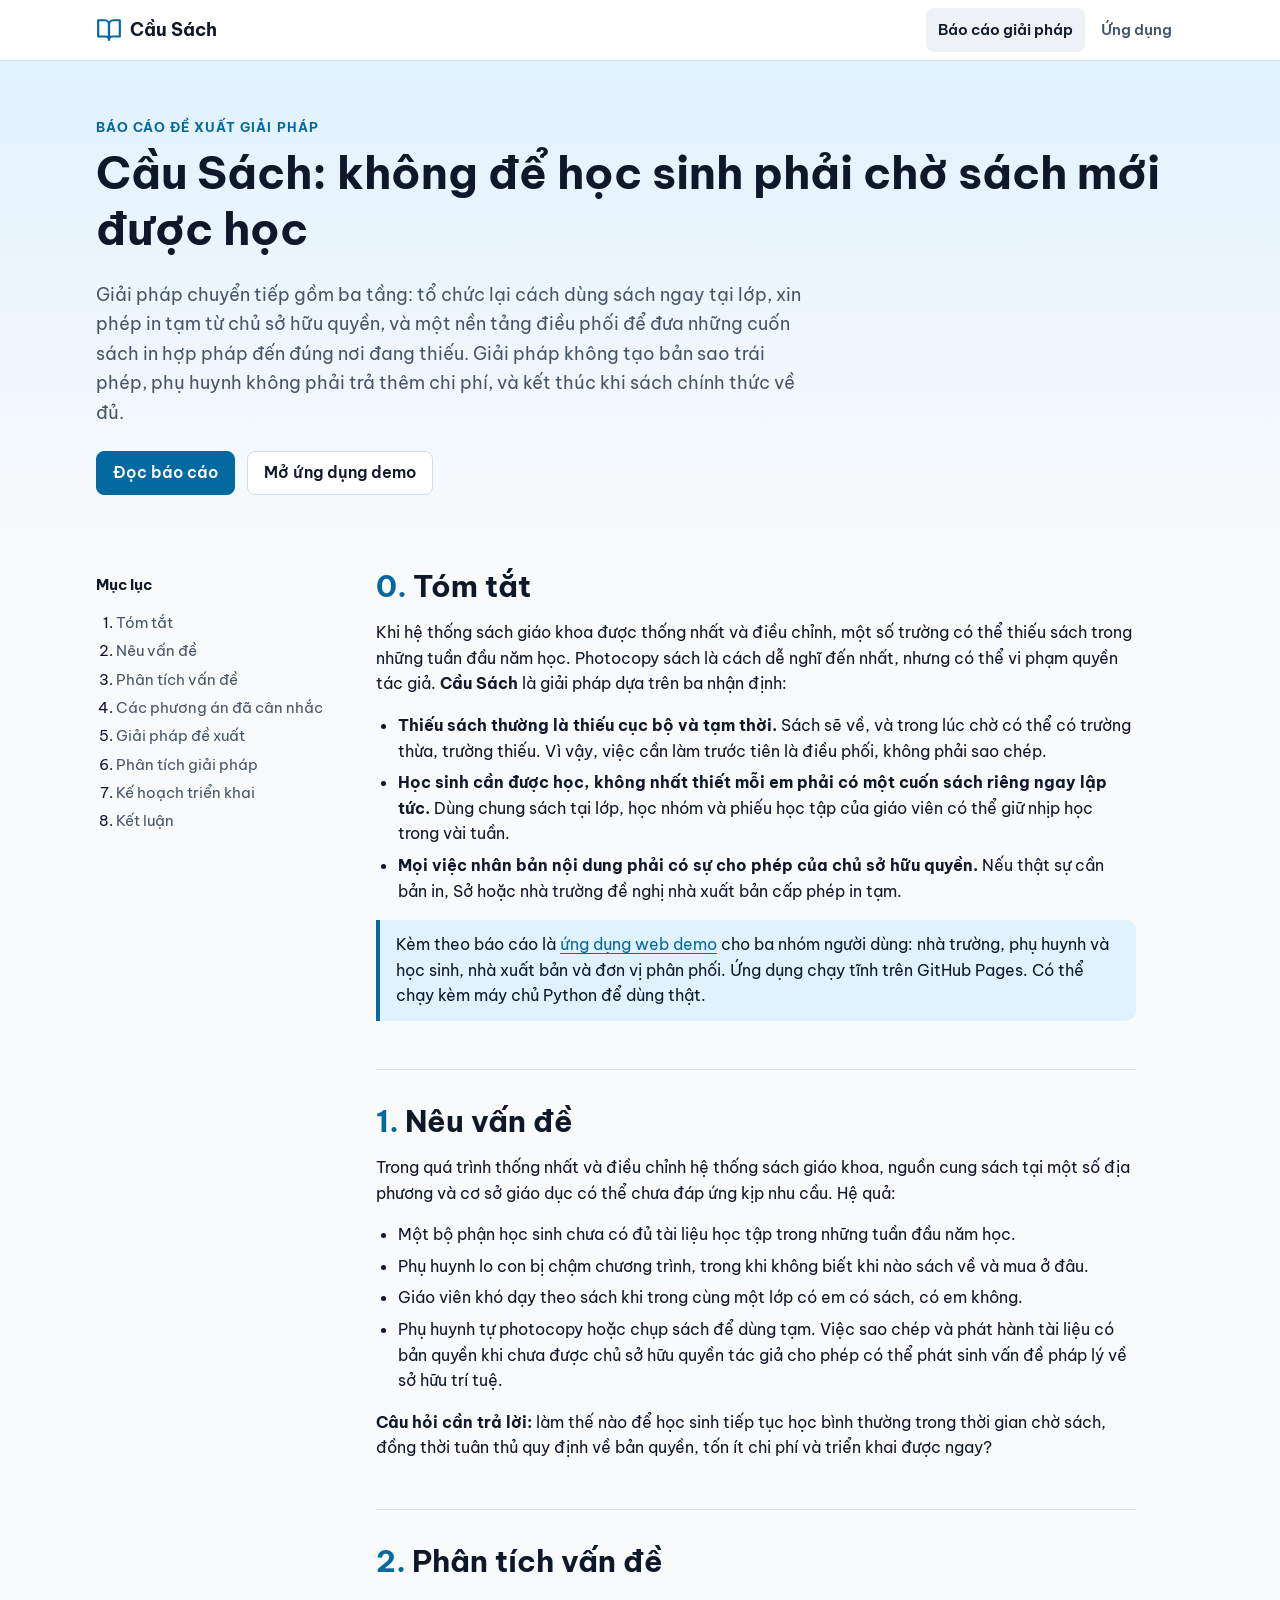
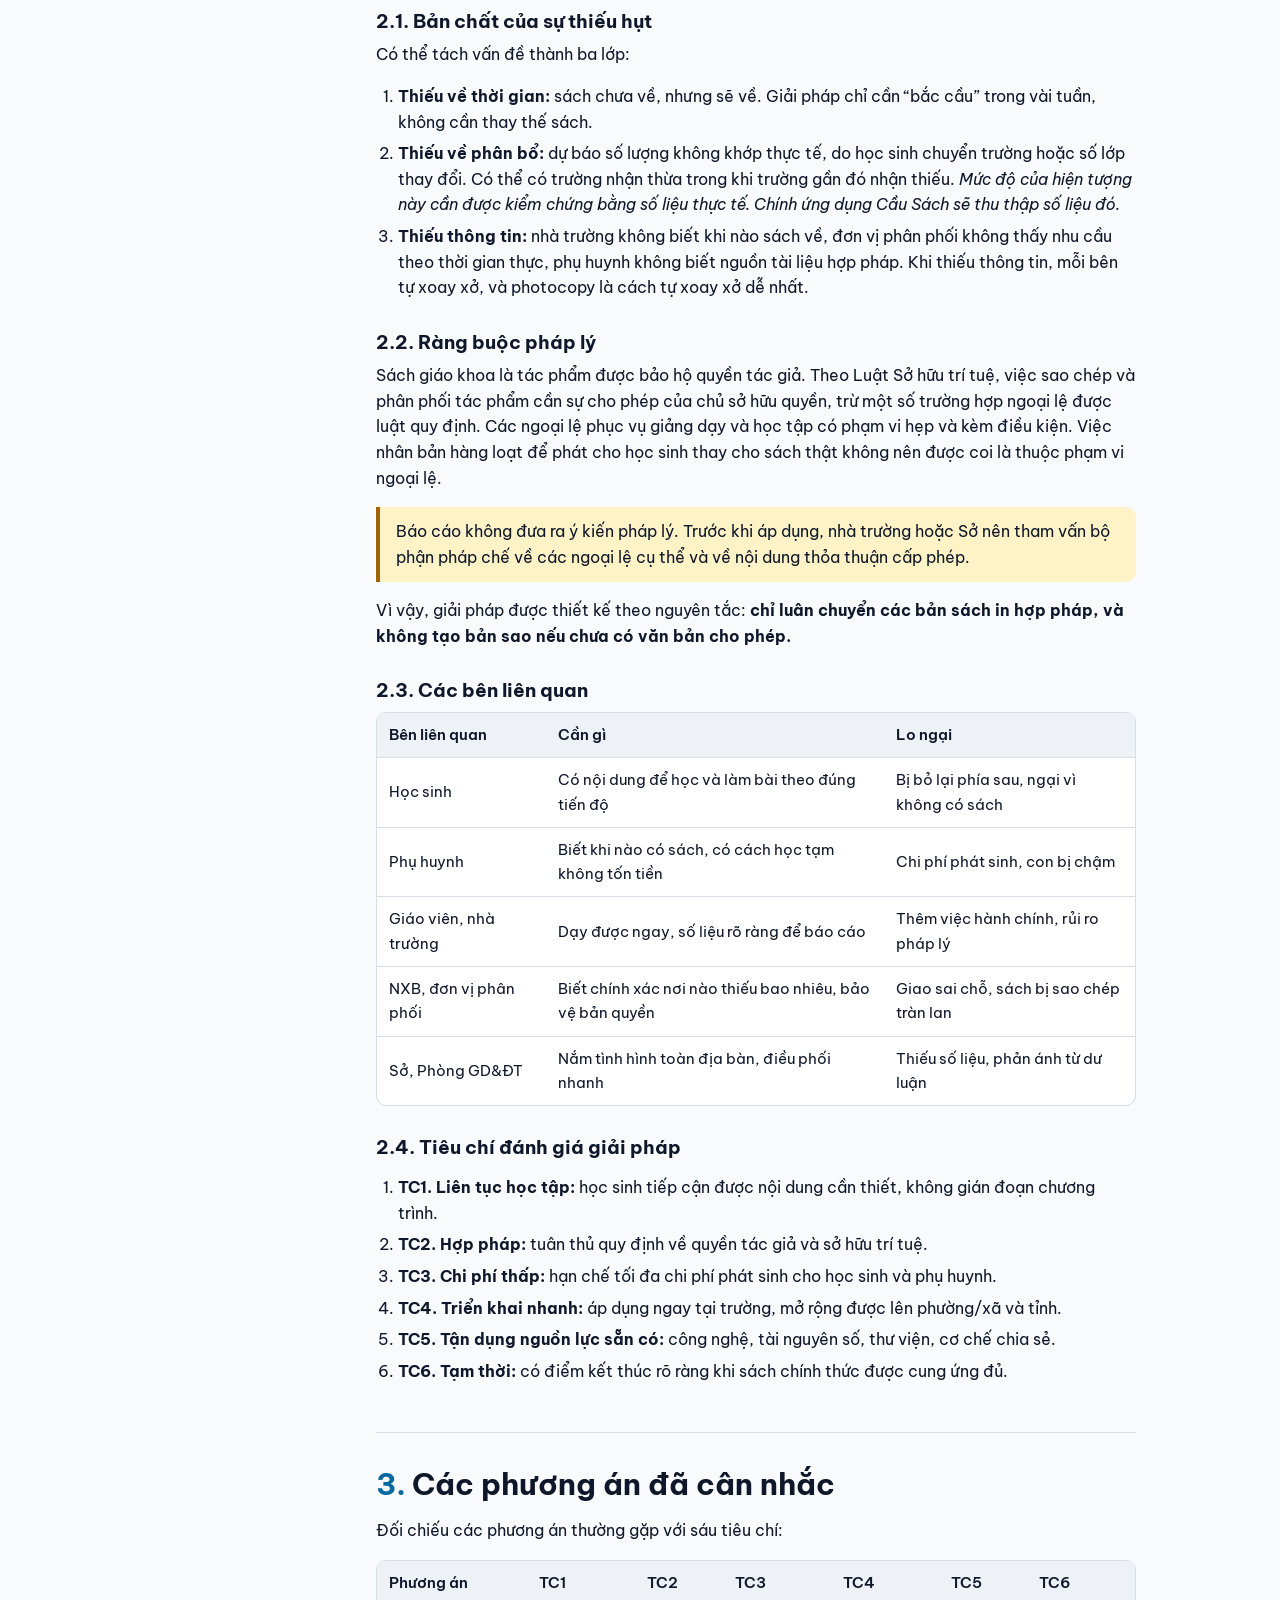
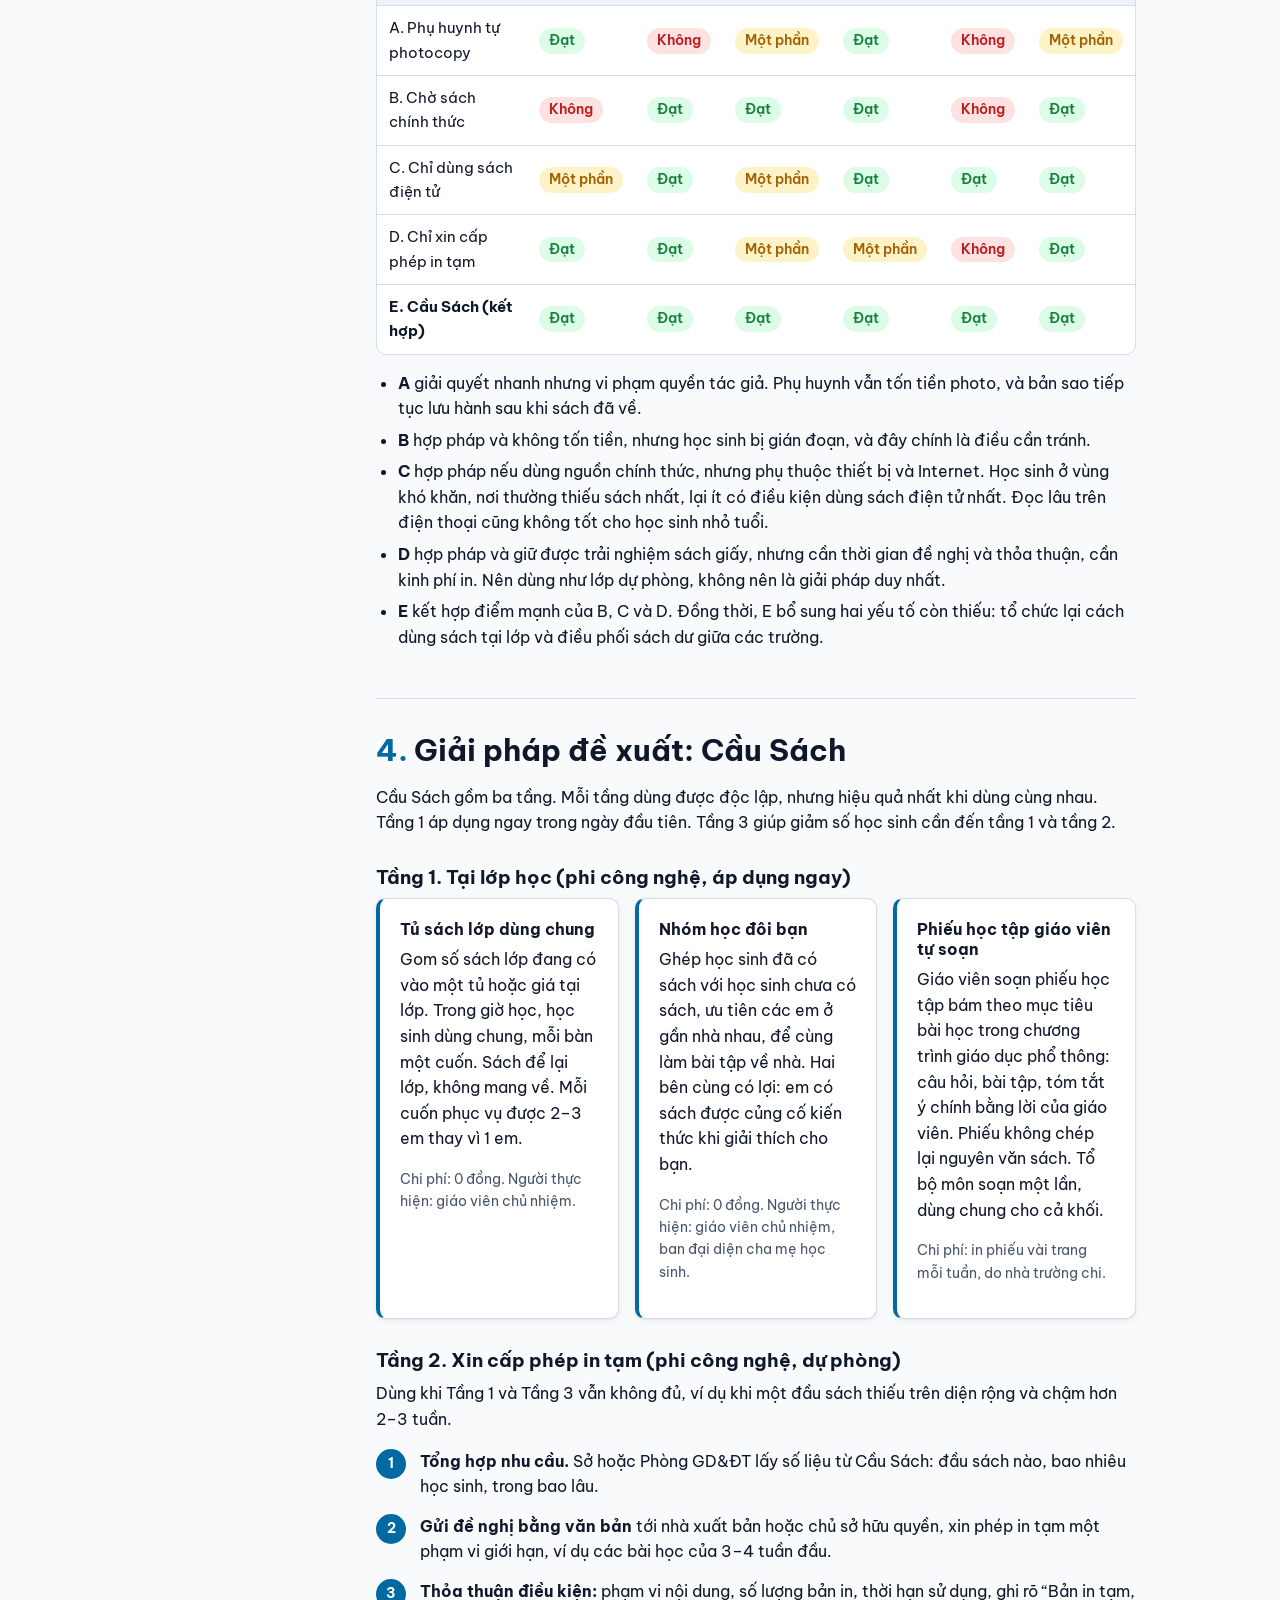
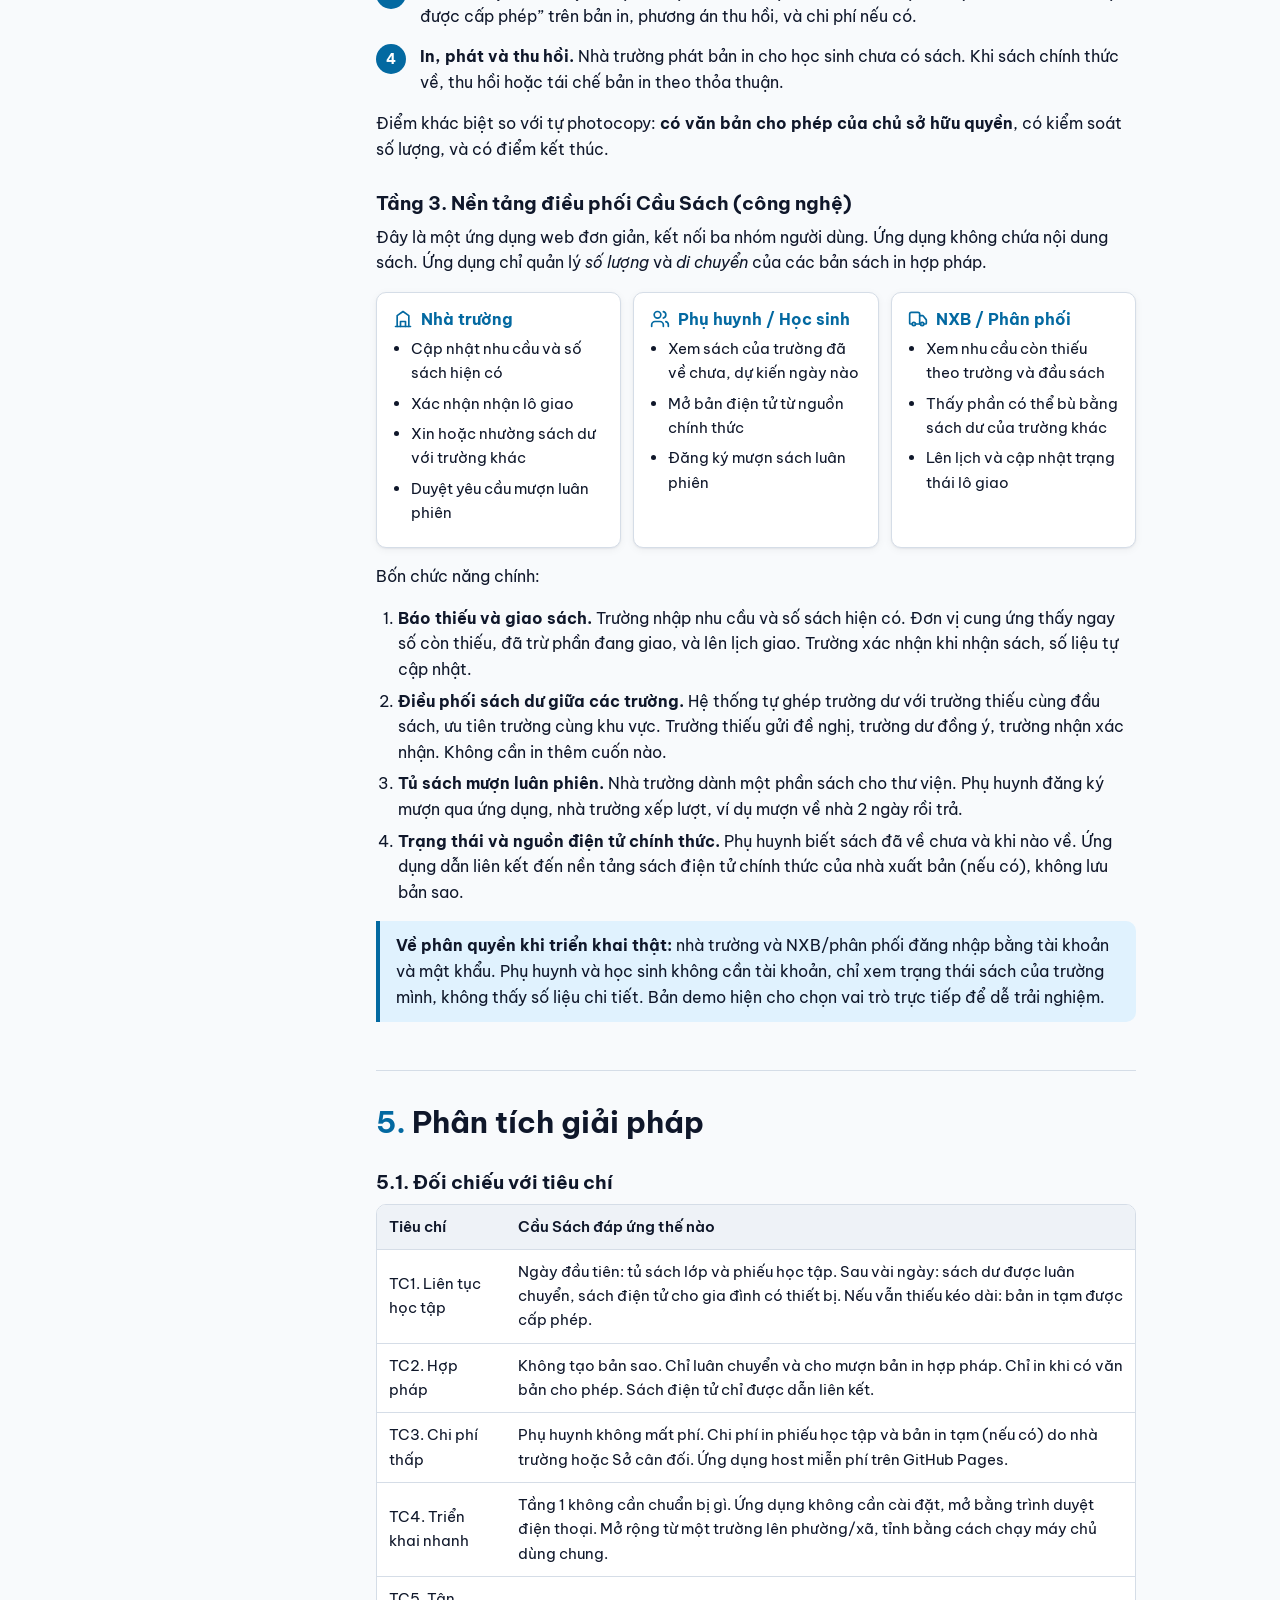
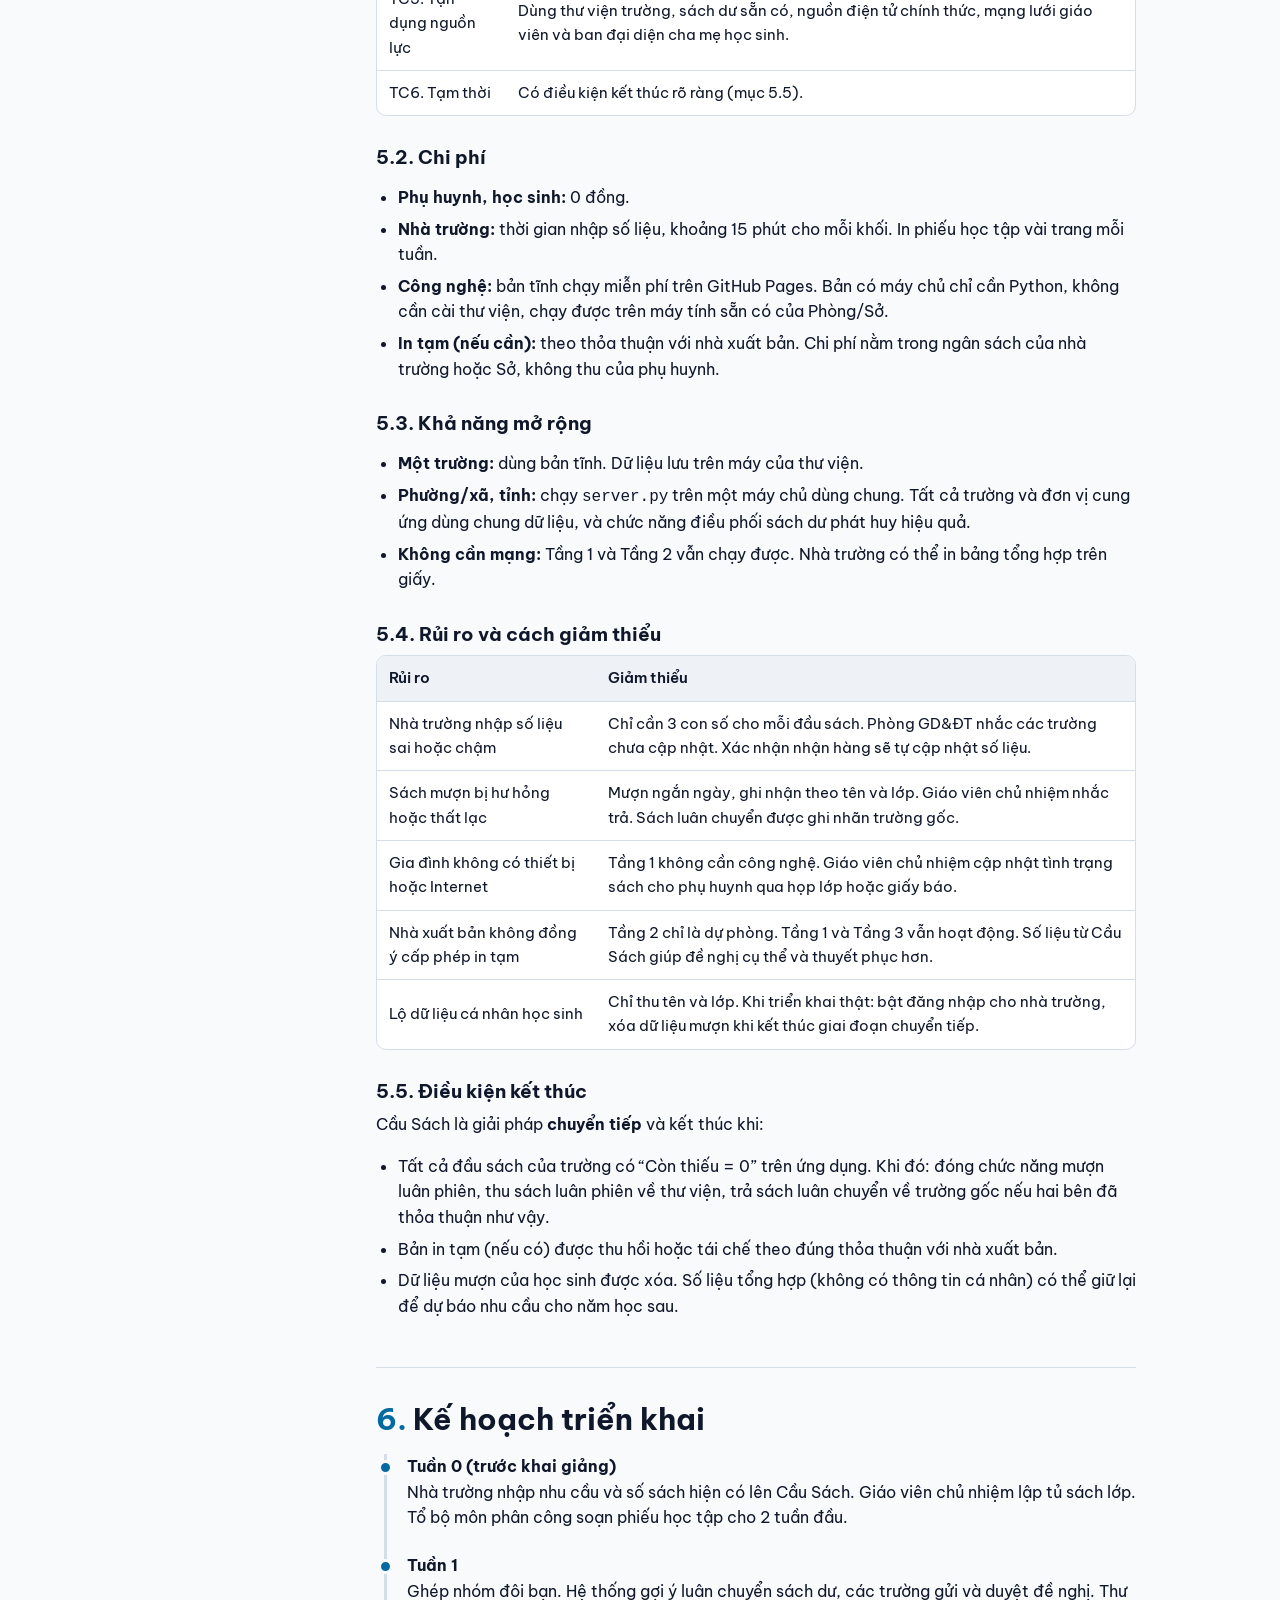
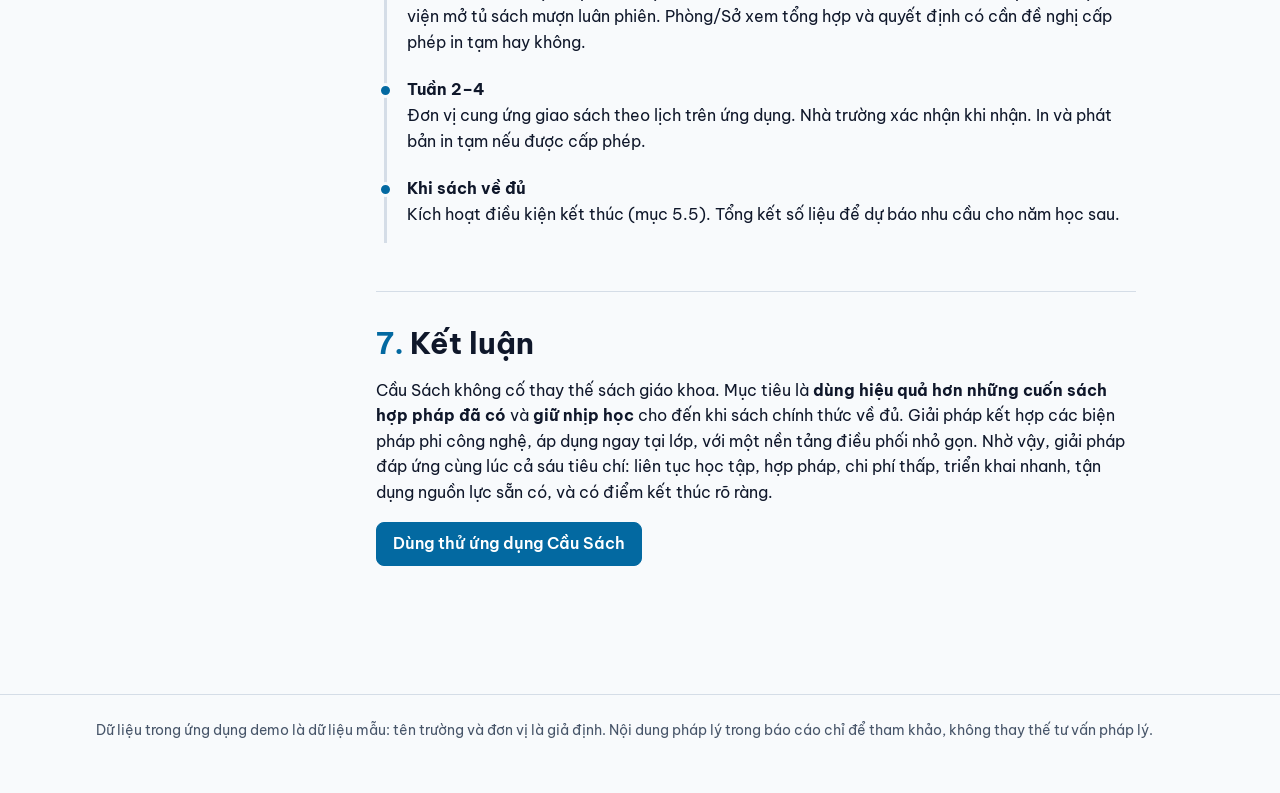
==== index.html @ b7c23779 "[Feat][Supplying-textbook-solution] add Cau Sach report page, web app and optional backend - index.h" ====
<!doctype html>
<html lang="vi">
<head>
  <meta charset="utf-8">
  <meta name="viewport" content="width=device-width, initial-scale=1">
  <title>Cầu Sách — Giải pháp chuyển tiếp khi thiếu sách giáo khoa</title>
  <meta name="description" content="Báo cáo đề xuất giải pháp hợp pháp, chi phí thấp giúp học sinh không gián đoạn việc học khi sách giáo khoa chưa được cung ứng đủ.">
  <link rel="preconnect" href="https://fonts.googleapis.com">
  <link rel="preconnect" href="https://fonts.gstatic.com" crossorigin>
  <link rel="stylesheet" href="https://fonts.googleapis.com/css2?family=Be+Vietnam+Pro:wght@400;600;700&display=swap">
  <link rel="stylesheet" href="styles.css">
</head>
<body>
  <a class="skip-link" href="#main">Bỏ qua đến nội dung</a>
  <header class="site-header">
    <div class="container">
      <a class="brand" href="index.html">
        <svg class="icon" viewBox="0 0 24 24" aria-hidden="true"><path d="M2 3h6a4 4 0 0 1 4 4v14a3 3 0 0 0-3-3H2z"/><path d="M22 3h-6a4 4 0 0 0-4 4v14a3 3 0 0 1 3-3h7z"/></svg>
        Cầu Sách
      </a>
      <nav class="nav" aria-label="Điều hướng chính">
        <a href="index.html" aria-current="page">Báo cáo giải pháp</a>
        <a href="app.html">Ứng dụng</a>
      </nav>
    </div>
  </header>

  <div class="hero">
    <div class="container">
      <p class="eyebrow">Báo cáo đề xuất giải pháp</p>
      <h1>Cầu Sách: không để học sinh phải chờ sách mới được học</h1>
      <p class="lead">Giải pháp chuyển tiếp gồm ba tầng: tổ chức lại cách dùng sách ngay tại lớp, xin phép in tạm từ chủ sở hữu quyền, và một nền tảng điều phối để đưa những cuốn sách in hợp pháp đến đúng nơi đang thiếu. Giải pháp không tạo bản sao trái phép, phụ huynh không phải trả thêm chi phí, và kết thúc khi sách chính thức về đủ.</p>
      <div class="actions">
        <a class="btn btn-primary" href="#tom-tat">Đọc báo cáo</a>
        <a class="btn" href="app.html">Mở ứng dụng demo</a>
      </div>
    </div>
  </div>

  <div class="container report">
    <aside class="toc" aria-label="Mục lục">
      <div>
        <details open>
          <summary>Mục lục</summary>
          <ol>
            <li><a href="#tom-tat">Tóm tắt</a></li>
            <li><a href="#van-de">Nêu vấn đề</a></li>
            <li><a href="#phan-tich">Phân tích vấn đề</a></li>
            <li><a href="#phuong-an">Các phương án đã cân nhắc</a></li>
            <li><a href="#giai-phap">Giải pháp đề xuất</a></li>
            <li><a href="#danh-gia">Phân tích giải pháp</a></li>
            <li><a href="#trien-khai">Kế hoạch triển khai</a></li>
            <li><a href="#ket-luan">Kết luận</a></li>
          </ol>
        </details>
      </div>
    </aside>

    <main id="main" class="report-body" tabindex="-1">
      <section id="tom-tat">
        <h2><span class="sec-num">0.</span>Tóm tắt</h2>
        <p>Khi hệ thống sách giáo khoa được thống nhất và điều chỉnh, một số trường có thể thiếu sách trong những tuần đầu năm học. Photocopy sách là cách dễ nghĩ đến nhất, nhưng có thể vi phạm quyền tác giả. <strong>Cầu Sách</strong> là giải pháp dựa trên ba nhận định:</p>
        <ul>
          <li><strong>Thiếu sách thường là thiếu cục bộ và tạm thời.</strong> Sách sẽ về, và trong lúc chờ có thể có trường thừa, trường thiếu. Vì vậy, việc cần làm trước tiên là điều phối, không phải sao chép.</li>
          <li><strong>Học sinh cần được học, không nhất thiết mỗi em phải có một cuốn sách riêng ngay lập tức.</strong> Dùng chung sách tại lớp, học nhóm và phiếu học tập của giáo viên có thể giữ nhịp học trong vài tuần.</li>
          <li><strong>Mọi việc nhân bản nội dung phải có sự cho phép của chủ sở hữu quyền.</strong> Nếu thật sự cần bản in, Sở hoặc nhà trường đề nghị nhà xuất bản cấp phép in tạm.</li>
        </ul>
        <div class="callout">Kèm theo báo cáo là <a href="app.html">ứng dụng web demo</a> cho ba nhóm người dùng: nhà trường, phụ huynh và học sinh, nhà xuất bản và đơn vị phân phối. Ứng dụng chạy tĩnh trên GitHub Pages. Có thể chạy kèm máy chủ Python để dùng thật.</div>
      </section>

      <section id="van-de">
        <h2><span class="sec-num">1.</span>Nêu vấn đề</h2>
        <p>Trong quá trình thống nhất và điều chỉnh hệ thống sách giáo khoa, nguồn cung sách tại một số địa phương và cơ sở giáo dục có thể chưa đáp ứng kịp nhu cầu. Hệ quả:</p>
        <ul>
          <li>Một bộ phận học sinh chưa có đủ tài liệu học tập trong những tuần đầu năm học.</li>
          <li>Phụ huynh lo con bị chậm chương trình, trong khi không biết khi nào sách về và mua ở đâu.</li>
          <li>Giáo viên khó dạy theo sách khi trong cùng một lớp có em có sách, có em không.</li>
          <li>Phụ huynh tự photocopy hoặc chụp sách để dùng tạm. Việc sao chép và phát hành tài liệu có bản quyền khi chưa được chủ sở hữu quyền tác giả cho phép có thể phát sinh vấn đề pháp lý về sở hữu trí tuệ.</li>
        </ul>
        <p><strong>Câu hỏi cần trả lời:</strong> làm thế nào để học sinh tiếp tục học bình thường trong thời gian chờ sách, đồng thời tuân thủ quy định về bản quyền, tốn ít chi phí và triển khai được ngay?</p>
      </section>

      <section id="phan-tich">
        <h2><span class="sec-num">2.</span>Phân tích vấn đề</h2>

        <h3>2.1. Bản chất của sự thiếu hụt</h3>
        <p>Có thể tách vấn đề thành ba lớp:</p>
        <ol>
          <li><strong>Thiếu về thời gian:</strong> sách chưa về, nhưng sẽ về. Giải pháp chỉ cần “bắc cầu” trong vài tuần, không cần thay thế sách.</li>
          <li><strong>Thiếu về phân bổ:</strong> dự báo số lượng không khớp thực tế, do học sinh chuyển trường hoặc số lớp thay đổi. Có thể có trường nhận thừa trong khi trường gần đó nhận thiếu. <em>Mức độ của hiện tượng này cần được kiểm chứng bằng số liệu thực tế. Chính ứng dụng Cầu Sách sẽ thu thập số liệu đó.</em></li>
          <li><strong>Thiếu thông tin:</strong> nhà trường không biết khi nào sách về, đơn vị phân phối không thấy nhu cầu theo thời gian thực, phụ huynh không biết nguồn tài liệu hợp pháp. Khi thiếu thông tin, mỗi bên tự xoay xở, và photocopy là cách tự xoay xở dễ nhất.</li>
        </ol>

        <h3>2.2. Ràng buộc pháp lý</h3>
        <p>Sách giáo khoa là tác phẩm được bảo hộ quyền tác giả. Theo Luật Sở hữu trí tuệ, việc sao chép và phân phối tác phẩm cần sự cho phép của chủ sở hữu quyền, trừ một số trường hợp ngoại lệ được luật quy định. Các ngoại lệ phục vụ giảng dạy và học tập có phạm vi hẹp và kèm điều kiện. Việc nhân bản hàng loạt để phát cho học sinh thay cho sách thật không nên được coi là thuộc phạm vi ngoại lệ.</p>
        <div class="callout callout-warn">Báo cáo không đưa ra ý kiến pháp lý. Trước khi áp dụng, nhà trường hoặc Sở nên tham vấn bộ phận pháp chế về các ngoại lệ cụ thể và về nội dung thỏa thuận cấp phép.</div>
        <p>Vì vậy, giải pháp được thiết kế theo nguyên tắc: <strong>chỉ luân chuyển các bản sách in hợp pháp, và không tạo bản sao nếu chưa có văn bản cho phép.</strong></p>

        <h3>2.3. Các bên liên quan</h3>
        <div class="table-wrap">
          <table>
            <thead><tr><th>Bên liên quan</th><th>Cần gì</th><th>Lo ngại</th></tr></thead>
            <tbody>
              <tr><td>Học sinh</td><td>Có nội dung để học và làm bài theo đúng tiến độ</td><td>Bị bỏ lại phía sau, ngại vì không có sách</td></tr>
              <tr><td>Phụ huynh</td><td>Biết khi nào có sách, có cách học tạm không tốn tiền</td><td>Chi phí phát sinh, con bị chậm</td></tr>
              <tr><td>Giáo viên, nhà trường</td><td>Dạy được ngay, số liệu rõ ràng để báo cáo</td><td>Thêm việc hành chính, rủi ro pháp lý</td></tr>
              <tr><td>NXB, đơn vị phân phối</td><td>Biết chính xác nơi nào thiếu bao nhiêu, bảo vệ bản quyền</td><td>Giao sai chỗ, sách bị sao chép tràn lan</td></tr>
              <tr><td>Sở, Phòng GD&amp;ĐT</td><td>Nắm tình hình toàn địa bàn, điều phối nhanh</td><td>Thiếu số liệu, phản ánh từ dư luận</td></tr>
            </tbody>
          </table>
        </div>

        <h3>2.4. Tiêu chí đánh giá giải pháp</h3>
        <ol>
          <li><strong>TC1. Liên tục học tập:</strong> học sinh tiếp cận được nội dung cần thiết, không gián đoạn chương trình.</li>
          <li><strong>TC2. Hợp pháp:</strong> tuân thủ quy định về quyền tác giả và sở hữu trí tuệ.</li>
          <li><strong>TC3. Chi phí thấp:</strong> hạn chế tối đa chi phí phát sinh cho học sinh và phụ huynh.</li>
          <li><strong>TC4. Triển khai nhanh:</strong> áp dụng ngay tại trường, mở rộng được lên phường/xã và tỉnh.</li>
          <li><strong>TC5. Tận dụng nguồn lực sẵn có:</strong> công nghệ, tài nguyên số, thư viện, cơ chế chia sẻ.</li>
          <li><strong>TC6. Tạm thời:</strong> có điểm kết thúc rõ ràng khi sách chính thức được cung ứng đủ.</li>
        </ol>
      </section>

      <section id="phuong-an">
        <h2><span class="sec-num">3.</span>Các phương án đã cân nhắc</h2>
        <p>Đối chiếu các phương án thường gặp với sáu tiêu chí:</p>
        <div class="table-wrap">
          <table>
            <thead><tr><th>Phương án</th><th>TC1</th><th>TC2</th><th>TC3</th><th>TC4</th><th>TC5</th><th>TC6</th></tr></thead>
            <tbody>
              <tr><td>A. Phụ huynh tự photocopy</td><td><span class="badge badge-ok">Đạt</span></td><td><span class="badge badge-bad">Không</span></td><td><span class="badge badge-warn">Một phần</span></td><td><span class="badge badge-ok">Đạt</span></td><td><span class="badge badge-bad">Không</span></td><td><span class="badge badge-warn">Một phần</span></td></tr>
              <tr><td>B. Chờ sách chính thức</td><td><span class="badge badge-bad">Không</span></td><td><span class="badge badge-ok">Đạt</span></td><td><span class="badge badge-ok">Đạt</span></td><td><span class="badge badge-ok">Đạt</span></td><td><span class="badge badge-bad">Không</span></td><td><span class="badge badge-ok">Đạt</span></td></tr>
              <tr><td>C. Chỉ dùng sách điện tử</td><td><span class="badge badge-warn">Một phần</span></td><td><span class="badge badge-ok">Đạt</span></td><td><span class="badge badge-warn">Một phần</span></td><td><span class="badge badge-ok">Đạt</span></td><td><span class="badge badge-ok">Đạt</span></td><td><span class="badge badge-ok">Đạt</span></td></tr>
              <tr><td>D. Chỉ xin cấp phép in tạm</td><td><span class="badge badge-ok">Đạt</span></td><td><span class="badge badge-ok">Đạt</span></td><td><span class="badge badge-warn">Một phần</span></td><td><span class="badge badge-warn">Một phần</span></td><td><span class="badge badge-bad">Không</span></td><td><span class="badge badge-ok">Đạt</span></td></tr>
              <tr><td><strong>E. Cầu Sách (kết hợp)</strong></td><td><span class="badge badge-ok">Đạt</span></td><td><span class="badge badge-ok">Đạt</span></td><td><span class="badge badge-ok">Đạt</span></td><td><span class="badge badge-ok">Đạt</span></td><td><span class="badge badge-ok">Đạt</span></td><td><span class="badge badge-ok">Đạt</span></td></tr>
            </tbody>
          </table>
        </div>
        <ul>
          <li><strong>A</strong> giải quyết nhanh nhưng vi phạm quyền tác giả. Phụ huynh vẫn tốn tiền photo, và bản sao tiếp tục lưu hành sau khi sách đã về.</li>
          <li><strong>B</strong> hợp pháp và không tốn tiền, nhưng học sinh bị gián đoạn, và đây chính là điều cần tránh.</li>
          <li><strong>C</strong> hợp pháp nếu dùng nguồn chính thức, nhưng phụ thuộc thiết bị và Internet. Học sinh ở vùng khó khăn, nơi thường thiếu sách nhất, lại ít có điều kiện dùng sách điện tử nhất. Đọc lâu trên điện thoại cũng không tốt cho học sinh nhỏ tuổi.</li>
          <li><strong>D</strong> hợp pháp và giữ được trải nghiệm sách giấy, nhưng cần thời gian đề nghị và thỏa thuận, cần kinh phí in. Nên dùng như lớp dự phòng, không nên là giải pháp duy nhất.</li>
          <li><strong>E</strong> kết hợp điểm mạnh của B, C và D. Đồng thời, E bổ sung hai yếu tố còn thiếu: tổ chức lại cách dùng sách tại lớp và điều phối sách dư giữa các trường.</li>
        </ul>
      </section>

      <section id="giai-phap">
        <h2><span class="sec-num">4.</span>Giải pháp đề xuất: Cầu Sách</h2>
        <p>Cầu Sách gồm ba tầng. Mỗi tầng dùng được độc lập, nhưng hiệu quả nhất khi dùng cùng nhau. Tầng 1 áp dụng ngay trong ngày đầu tiên. Tầng 3 giúp giảm số học sinh cần đến tầng 1 và tầng 2.</p>

        <h3>Tầng 1. Tại lớp học (phi công nghệ, áp dụng ngay)</h3>
        <div class="grid">
          <div class="card tier">
            <h4>Tủ sách lớp dùng chung</h4>
            <p>Gom số sách lớp đang có vào một tủ hoặc giá tại lớp. Trong giờ học, học sinh dùng chung, mỗi bàn một cuốn. Sách để lại lớp, không mang về. Mỗi cuốn phục vụ được 2–3 em thay vì 1 em.</p>
            <p class="small muted">Chi phí: 0 đồng. Người thực hiện: giáo viên chủ nhiệm.</p>
          </div>
          <div class="card tier">
            <h4>Nhóm học đôi bạn</h4>
            <p>Ghép học sinh đã có sách với học sinh chưa có sách, ưu tiên các em ở gần nhà nhau, để cùng làm bài tập về nhà. Hai bên cùng có lợi: em có sách được củng cố kiến thức khi giải thích cho bạn.</p>
            <p class="small muted">Chi phí: 0 đồng. Người thực hiện: giáo viên chủ nhiệm, ban đại diện cha mẹ học sinh.</p>
          </div>
          <div class="card tier">
            <h4>Phiếu học tập giáo viên tự soạn</h4>
            <p>Giáo viên soạn phiếu học tập bám theo mục tiêu bài học trong chương trình giáo dục phổ thông: câu hỏi, bài tập, tóm tắt ý chính bằng lời của giáo viên. Phiếu không chép lại nguyên văn sách. Tổ bộ môn soạn một lần, dùng chung cho cả khối.</p>
            <p class="small muted">Chi phí: in phiếu vài trang mỗi tuần, do nhà trường chi.</p>
          </div>
        </div>

        <h3>Tầng 2. Xin cấp phép in tạm (phi công nghệ, dự phòng)</h3>
        <p>Dùng khi Tầng 1 và Tầng 3 vẫn không đủ, ví dụ khi một đầu sách thiếu trên diện rộng và chậm hơn 2–3 tuần.</p>
        <ol class="steps">
          <li><strong>Tổng hợp nhu cầu.</strong> Sở hoặc Phòng GD&amp;ĐT lấy số liệu từ Cầu Sách: đầu sách nào, bao nhiêu học sinh, trong bao lâu.</li>
          <li><strong>Gửi đề nghị bằng văn bản</strong> tới nhà xuất bản hoặc chủ sở hữu quyền, xin phép in tạm một phạm vi giới hạn, ví dụ các bài học của 3–4 tuần đầu.</li>
          <li><strong>Thỏa thuận điều kiện:</strong> phạm vi nội dung, số lượng bản in, thời hạn sử dụng, ghi rõ “Bản in tạm, được cấp phép” trên bản in, phương án thu hồi, và chi phí nếu có.</li>
          <li><strong>In, phát và thu hồi.</strong> Nhà trường phát bản in cho học sinh chưa có sách. Khi sách chính thức về, thu hồi hoặc tái chế bản in theo thỏa thuận.</li>
        </ol>
        <p>Điểm khác biệt so với tự photocopy: <strong>có văn bản cho phép của chủ sở hữu quyền</strong>, có kiểm soát số lượng, và có điểm kết thúc.</p>

        <h3>Tầng 3. Nền tảng điều phối Cầu Sách (công nghệ)</h3>
        <p>Đây là một ứng dụng web đơn giản, kết nối ba nhóm người dùng. Ứng dụng không chứa nội dung sách. Ứng dụng chỉ quản lý <em>số lượng</em> và <em>di chuyển</em> của các bản sách in hợp pháp.</p>
        <div class="flow">
          <div class="card">
            <h4><svg class="icon" viewBox="0 0 24 24" aria-hidden="true"><path d="M3 21h18"/><path d="M5 21V8l7-5 7 5v13"/><path d="M9 21v-6h6v6"/></svg>Nhà trường</h4>
            <ul>
              <li>Cập nhật nhu cầu và số sách hiện có</li>
              <li>Xác nhận nhận lô giao</li>
              <li>Xin hoặc nhường sách dư với trường khác</li>
              <li>Duyệt yêu cầu mượn luân phiên</li>
            </ul>
          </div>
          <div class="card">
            <h4><svg class="icon" viewBox="0 0 24 24" aria-hidden="true"><path d="M16 21v-2a4 4 0 0 0-4-4H6a4 4 0 0 0-4 4v2"/><circle cx="9" cy="7" r="4"/><path d="M22 21v-2a4 4 0 0 0-3-3.87"/><path d="M16 3.13a4 4 0 0 1 0 7.75"/></svg>Phụ huynh / Học sinh</h4>
            <ul>
              <li>Xem sách của trường đã về chưa, dự kiến ngày nào</li>
              <li>Mở bản điện tử từ nguồn chính thức</li>
              <li>Đăng ký mượn sách luân phiên</li>
            </ul>
          </div>
          <div class="card">
            <h4><svg class="icon" viewBox="0 0 24 24" aria-hidden="true"><path d="M14 18V6a2 2 0 0 0-2-2H4a2 2 0 0 0-2 2v11a1 1 0 0 0 1 1h2"/><path d="M15 18H9"/><path d="M19 18h2a1 1 0 0 0 1-1v-3.65a1 1 0 0 0-.22-.62l-3.48-4.35A1 1 0 0 0 17.52 8H14"/><circle cx="17" cy="18" r="2"/><circle cx="7" cy="18" r="2"/></svg>NXB / Phân phối</h4>
            <ul>
              <li>Xem nhu cầu còn thiếu theo trường và đầu sách</li>
              <li>Thấy phần có thể bù bằng sách dư của trường khác</li>
              <li>Lên lịch và cập nhật trạng thái lô giao</li>
            </ul>
          </div>
        </div>
        <p>Bốn chức năng chính:</p>
        <ol>
          <li><strong>Báo thiếu và giao sách.</strong> Trường nhập nhu cầu và số sách hiện có. Đơn vị cung ứng thấy ngay số còn thiếu, đã trừ phần đang giao, và lên lịch giao. Trường xác nhận khi nhận sách, số liệu tự cập nhật.</li>
          <li><strong>Điều phối sách dư giữa các trường.</strong> Hệ thống tự ghép trường dư với trường thiếu cùng đầu sách, ưu tiên trường cùng khu vực. Trường thiếu gửi đề nghị, trường dư đồng ý, trường nhận xác nhận. Không cần in thêm cuốn nào.</li>
          <li><strong>Tủ sách mượn luân phiên.</strong> Nhà trường dành một phần sách cho thư viện. Phụ huynh đăng ký mượn qua ứng dụng, nhà trường xếp lượt, ví dụ mượn về nhà 2 ngày rồi trả.</li>
          <li><strong>Trạng thái và nguồn điện tử chính thức.</strong> Phụ huynh biết sách đã về chưa và khi nào về. Ứng dụng dẫn liên kết đến nền tảng sách điện tử chính thức của nhà xuất bản (nếu có), không lưu bản sao.</li>
        </ol>
        <div class="callout"><strong>Về phân quyền khi triển khai thật:</strong> nhà trường và NXB/phân phối đăng nhập bằng tài khoản và mật khẩu. Phụ huynh và học sinh không cần tài khoản, chỉ xem trạng thái sách của trường mình, không thấy số liệu chi tiết. Bản demo hiện cho chọn vai trò trực tiếp để dễ trải nghiệm.</div>
      </section>

      <section id="danh-gia">
        <h2><span class="sec-num">5.</span>Phân tích giải pháp</h2>

        <h3>5.1. Đối chiếu với tiêu chí</h3>
        <div class="table-wrap">
          <table>
            <thead><tr><th>Tiêu chí</th><th>Cầu Sách đáp ứng thế nào</th></tr></thead>
            <tbody>
              <tr><td>TC1. Liên tục học tập</td><td>Ngày đầu tiên: tủ sách lớp và phiếu học tập. Sau vài ngày: sách dư được luân chuyển, sách điện tử cho gia đình có thiết bị. Nếu vẫn thiếu kéo dài: bản in tạm được cấp phép.</td></tr>
              <tr><td>TC2. Hợp pháp</td><td>Không tạo bản sao. Chỉ luân chuyển và cho mượn bản in hợp pháp. Chỉ in khi có văn bản cho phép. Sách điện tử chỉ được dẫn liên kết.</td></tr>
              <tr><td>TC3. Chi phí thấp</td><td>Phụ huynh không mất phí. Chi phí in phiếu học tập và bản in tạm (nếu có) do nhà trường hoặc Sở cân đối. Ứng dụng host miễn phí trên GitHub Pages.</td></tr>
              <tr><td>TC4. Triển khai nhanh</td><td>Tầng 1 không cần chuẩn bị gì. Ứng dụng không cần cài đặt, mở bằng trình duyệt điện thoại. Mở rộng từ một trường lên phường/xã, tỉnh bằng cách chạy máy chủ dùng chung.</td></tr>
              <tr><td>TC5. Tận dụng nguồn lực</td><td>Dùng thư viện trường, sách dư sẵn có, nguồn điện tử chính thức, mạng lưới giáo viên và ban đại diện cha mẹ học sinh.</td></tr>
              <tr><td>TC6. Tạm thời</td><td>Có điều kiện kết thúc rõ ràng (mục 5.5).</td></tr>
            </tbody>
          </table>
        </div>

        <h3>5.2. Chi phí</h3>
        <ul>
          <li><strong>Phụ huynh, học sinh:</strong> 0 đồng.</li>
          <li><strong>Nhà trường:</strong> thời gian nhập số liệu, khoảng 15 phút cho mỗi khối. In phiếu học tập vài trang mỗi tuần.</li>
          <li><strong>Công nghệ:</strong> bản tĩnh chạy miễn phí trên GitHub Pages. Bản có máy chủ chỉ cần Python, không cần cài thư viện, chạy được trên máy tính sẵn có của Phòng/Sở.</li>
          <li><strong>In tạm (nếu cần):</strong> theo thỏa thuận với nhà xuất bản. Chi phí nằm trong ngân sách của nhà trường hoặc Sở, không thu của phụ huynh.</li>
        </ul>

        <h3>5.3. Khả năng mở rộng</h3>
        <ul>
          <li><strong>Một trường:</strong> dùng bản tĩnh. Dữ liệu lưu trên máy của thư viện.</li>
          <li><strong>Phường/xã, tỉnh:</strong> chạy <code>server.py</code> trên một máy chủ dùng chung. Tất cả trường và đơn vị cung ứng dùng chung dữ liệu, và chức năng điều phối sách dư phát huy hiệu quả.</li>
          <li><strong>Không cần mạng:</strong> Tầng 1 và Tầng 2 vẫn chạy được. Nhà trường có thể in bảng tổng hợp trên giấy.</li>
        </ul>

        <h3>5.4. Rủi ro và cách giảm thiểu</h3>
        <div class="table-wrap">
          <table>
            <thead><tr><th>Rủi ro</th><th>Giảm thiểu</th></tr></thead>
            <tbody>
              <tr><td>Nhà trường nhập số liệu sai hoặc chậm</td><td>Chỉ cần 3 con số cho mỗi đầu sách. Phòng GD&amp;ĐT nhắc các trường chưa cập nhật. Xác nhận nhận hàng sẽ tự cập nhật số liệu.</td></tr>
              <tr><td>Sách mượn bị hư hỏng hoặc thất lạc</td><td>Mượn ngắn ngày, ghi nhận theo tên và lớp. Giáo viên chủ nhiệm nhắc trả. Sách luân chuyển được ghi nhãn trường gốc.</td></tr>
              <tr><td>Gia đình không có thiết bị hoặc Internet</td><td>Tầng 1 không cần công nghệ. Giáo viên chủ nhiệm cập nhật tình trạng sách cho phụ huynh qua họp lớp hoặc giấy báo.</td></tr>
              <tr><td>Nhà xuất bản không đồng ý cấp phép in tạm</td><td>Tầng 2 chỉ là dự phòng. Tầng 1 và Tầng 3 vẫn hoạt động. Số liệu từ Cầu Sách giúp đề nghị cụ thể và thuyết phục hơn.</td></tr>
              <tr><td>Lộ dữ liệu cá nhân học sinh</td><td>Chỉ thu tên và lớp. Khi triển khai thật: bật đăng nhập cho nhà trường, xóa dữ liệu mượn khi kết thúc giai đoạn chuyển tiếp.</td></tr>
            </tbody>
          </table>
        </div>

        <h3>5.5. Điều kiện kết thúc</h3>
        <p>Cầu Sách là giải pháp <strong>chuyển tiếp</strong> và kết thúc khi:</p>
        <ul>
          <li>Tất cả đầu sách của trường có “Còn thiếu = 0” trên ứng dụng. Khi đó: đóng chức năng mượn luân phiên, thu sách luân phiên về thư viện, trả sách luân chuyển về trường gốc nếu hai bên đã thỏa thuận như vậy.</li>
          <li>Bản in tạm (nếu có) được thu hồi hoặc tái chế theo đúng thỏa thuận với nhà xuất bản.</li>
          <li>Dữ liệu mượn của học sinh được xóa. Số liệu tổng hợp (không có thông tin cá nhân) có thể giữ lại để dự báo nhu cầu cho năm học sau.</li>
        </ul>
      </section>

      <section id="trien-khai">
        <h2><span class="sec-num">6.</span>Kế hoạch triển khai</h2>
        <ol class="timeline">
          <li><strong>Tuần 0 (trước khai giảng)</strong>Nhà trường nhập nhu cầu và số sách hiện có lên Cầu Sách. Giáo viên chủ nhiệm lập tủ sách lớp. Tổ bộ môn phân công soạn phiếu học tập cho 2 tuần đầu.</li>
          <li><strong>Tuần 1</strong>Ghép nhóm đôi bạn. Hệ thống gợi ý luân chuyển sách dư, các trường gửi và duyệt đề nghị. Thư viện mở tủ sách mượn luân phiên. Phòng/Sở xem tổng hợp và quyết định có cần đề nghị cấp phép in tạm hay không.</li>
          <li><strong>Tuần 2–4</strong>Đơn vị cung ứng giao sách theo lịch trên ứng dụng. Nhà trường xác nhận khi nhận. In và phát bản in tạm nếu được cấp phép.</li>
          <li><strong>Khi sách về đủ</strong>Kích hoạt điều kiện kết thúc (mục 5.5). Tổng kết số liệu để dự báo nhu cầu cho năm học sau.</li>
        </ol>
      </section>

      <section id="ket-luan">
        <h2><span class="sec-num">7.</span>Kết luận</h2>
        <p>Cầu Sách không cố thay thế sách giáo khoa. Mục tiêu là <strong>dùng hiệu quả hơn những cuốn sách hợp pháp đã có</strong> và <strong>giữ nhịp học</strong> cho đến khi sách chính thức về đủ. Giải pháp kết hợp các biện pháp phi công nghệ, áp dụng ngay tại lớp, với một nền tảng điều phối nhỏ gọn. Nhờ vậy, giải pháp đáp ứng cùng lúc cả sáu tiêu chí: liên tục học tập, hợp pháp, chi phí thấp, triển khai nhanh, tận dụng nguồn lực sẵn có, và có điểm kết thúc rõ ràng.</p>
        <p><a class="btn btn-primary" href="app.html">Dùng thử ứng dụng Cầu Sách</a></p>
      </section>
    </main>
  </div>

  <footer class="site-footer">
    <div class="container small muted">
      <p>Dữ liệu trong ứng dụng demo là dữ liệu mẫu: tên trường và đơn vị là giả định. Nội dung pháp lý trong báo cáo chỉ để tham khảo, không thay thế tư vấn pháp lý.</p>
    </div>
  </footer>
</body>
</html>
---- styles.css ----
/* Shared styles for index.html (report) and app.html (web app). */
:root {
  --bg: #f8fafc;
  --surface: #ffffff;
  --surface-2: #eef2f7;
  --text: #0f172a;
  --muted: #475569;
  --border: #d5dde7;
  --primary: #0369a1;
  --primary-strong: #075985;
  --on-primary: #ffffff;
  --ok: #15803d;
  --ok-bg: #dcfce7;
  --warn: #a16207;
  --warn-bg: #fef3c7;
  --bad: #b91c1c;
  --bad-bg: #fee2e2;
  --info-bg: #e0f2fe;
  --radius: 10px;
  --shadow: 0 1px 2px rgb(15 23 42 / 0.06), 0 2px 8px rgb(15 23 42 / 0.05);
  --font: "Be Vietnam Pro", system-ui, -apple-system, "Segoe UI", Roboto, sans-serif;
  color-scheme: light;
}
@media (prefers-color-scheme: dark) {
  :root {
    --bg: #0b1220;
    --surface: #111a2b;
    --surface-2: #1a2538;
    --text: #e5ecf5;
    --muted: #a3b1c4;
    --border: #2a3850;
    --primary: #38bdf8;
    --primary-strong: #7dd3fc;
    --on-primary: #06263a;
    --ok: #4ade80;
    --ok-bg: #0f2e1d;
    --warn: #fbbf24;
    --warn-bg: #33270a;
    --bad: #f87171;
    --bad-bg: #3a1414;
    --info-bg: #0c2a3d;
    --shadow: none;
    color-scheme: dark;
  }
}

*, *::before, *::after { box-sizing: border-box; }
html { scroll-behavior: smooth; scroll-padding-top: 72px; }
@media (prefers-reduced-motion: reduce) { html { scroll-behavior: auto; } * { transition: none !important; } }
body {
  margin: 0;
  background: var(--bg);
  color: var(--text);
  font: 16px/1.6 var(--font);
  -webkit-text-size-adjust: 100%;
}
img, svg { max-width: 100%; }
a { color: var(--primary); text-underline-offset: 3px; }
a:hover { color: var(--primary-strong); }
:focus-visible { outline: 3px solid var(--primary); outline-offset: 2px; border-radius: 4px; }
h1, h2, h3, h4 { line-height: 1.25; margin: 0 0 0.5em; }
h1 { font-size: clamp(1.8rem, 5vw, 2.8rem); }
h2 { font-size: clamp(1.4rem, 3.5vw, 1.9rem); }
h3, .h3 { font-size: 1.2rem; }
p { margin: 0 0 1em; }
.muted { color: var(--muted); }
.small { font-size: 0.875rem; }
.visually-hidden { position: absolute; width: 1px; height: 1px; overflow: hidden; clip: rect(0 0 0 0); white-space: nowrap; }
.skip-link { position: absolute; left: 8px; top: -60px; background: var(--primary); color: var(--on-primary); padding: 8px 12px; z-index: 100; }
.skip-link:focus { top: 8px; }
.icon { width: 20px; height: 20px; flex: none; fill: none; stroke: currentColor; stroke-width: 2; stroke-linecap: round; stroke-linejoin: round; vertical-align: middle; }

/* Layout */
.container { width: 100%; max-width: 1120px; margin: 0 auto; padding: 0 16px; }
.site-header {
  position: sticky; top: 0; z-index: 10;
  background: color-mix(in srgb, var(--surface) 92%, transparent);
  backdrop-filter: blur(6px);
  border-bottom: 1px solid var(--border);
}
.site-header .container { display: flex; align-items: center; gap: 12px; min-height: 60px; flex-wrap: wrap; }
.brand { display: flex; align-items: center; gap: 8px; font-weight: 700; font-size: 1.1rem; color: var(--text); text-decoration: none; }
.brand .icon { color: var(--primary); width: 26px; height: 26px; }
.nav { display: flex; gap: 4px; margin-left: auto; flex-wrap: wrap; }
.nav a { padding: 10px 12px; border-radius: 8px; text-decoration: none; color: var(--muted); font-weight: 600; font-size: 0.95rem; }
.nav a:hover, .nav a[aria-current="page"] { color: var(--text); background: var(--surface-2); }
.site-footer { border-top: 1px solid var(--border); padding: 24px 0 40px; margin-top: 48px; }

/* Buttons & forms */
.btn {
  display: inline-flex; align-items: center; justify-content: center; gap: 8px;
  min-height: 44px; padding: 8px 16px;
  border: 1px solid var(--border); border-radius: 8px;
  background: var(--surface); color: var(--text);
  font: inherit; font-weight: 600; text-decoration: none; cursor: pointer;
  transition: background-color 0.15s, border-color 0.15s;
}
.btn:hover { background: var(--surface-2); color: var(--text); }
.btn-primary { background: var(--primary); border-color: var(--primary); color: var(--on-primary); }
.btn-primary:hover { background: var(--primary-strong); border-color: var(--primary-strong); color: var(--on-primary); }
.btn-sm { min-height: 36px; padding: 4px 12px; font-size: 0.9rem; }
.btn-danger { color: var(--bad); }
.btn:disabled { opacity: 0.5; cursor: not-allowed; }
label { display: block; font-weight: 600; margin-bottom: 4px; }
input, select {
  width: 100%; min-height: 44px; padding: 8px 12px;
  border: 1px solid var(--border); border-radius: 8px;
  background: var(--surface); color: var(--text); font: inherit;
}
input[type="number"] { max-width: 110px; }
.field { margin-bottom: 12px; }
.form-grid { display: grid; gap: 12px; grid-template-columns: repeat(auto-fit, minmax(180px, 1fr)); align-items: end; }
.form-grid .field { margin: 0; }

/* Cards, badges, tables */
.card { background: var(--surface); border: 1px solid var(--border); border-radius: var(--radius); padding: 20px; box-shadow: var(--shadow); }
.grid { display: grid; gap: 16px; grid-template-columns: repeat(auto-fit, minmax(240px, 1fr)); }
.badge { display: inline-block; padding: 2px 10px; border-radius: 999px; font-size: 0.85rem; font-weight: 600; white-space: nowrap; background: var(--surface-2); color: var(--muted); }
.badge-ok { background: var(--ok-bg); color: var(--ok); }
.badge-warn { background: var(--warn-bg); color: var(--warn); }
.badge-bad { background: var(--bad-bg); color: var(--bad); }
.badge-info { background: var(--info-bg); color: var(--primary-strong); }
.table-wrap { overflow-x: auto; border: 1px solid var(--border); border-radius: var(--radius); background: var(--surface); }
table { width: 100%; border-collapse: collapse; font-size: 0.95rem; }
th, td { padding: 10px 12px; text-align: left; border-bottom: 1px solid var(--border); vertical-align: middle; }
th { background: var(--surface-2); font-weight: 600; white-space: nowrap; }
tr:last-child td { border-bottom: 0; }
td.num, th.num { text-align: right; font-variant-numeric: tabular-nums; }
.callout { border-left: 4px solid var(--primary); background: var(--info-bg); padding: 12px 16px; border-radius: 0 var(--radius) var(--radius) 0; margin: 16px 0; }
.callout-warn { border-color: var(--warn); background: var(--warn-bg); }

/* ---------- Report page ---------- */
.hero { padding: 56px 0 40px; background: linear-gradient(180deg, var(--info-bg), var(--bg)); }
.hero .lead { font-size: 1.15rem; color: var(--muted); max-width: 720px; }
.hero .actions { display: flex; gap: 12px; flex-wrap: wrap; margin-top: 24px; }
.eyebrow { text-transform: uppercase; letter-spacing: 0.08em; font-size: 0.8rem; font-weight: 700; color: var(--primary); margin-bottom: 8px; }
.report { display: grid; gap: 40px; padding-top: 32px; }
@media (min-width: 960px) { .report { grid-template-columns: 240px minmax(0, 1fr); } }
.toc { font-size: 0.95rem; }
.toc details { background: var(--surface); border: 1px solid var(--border); border-radius: var(--radius); padding: 8px 16px; }
.toc summary { cursor: pointer; font-weight: 700; min-height: 36px; display: flex; align-items: center; }
.toc ol { padding-left: 20px; margin: 8px 0; }
.toc li { margin: 4px 0; }
.toc a { color: var(--muted); text-decoration: none; }
.toc a:hover, .toc a.active { color: var(--primary); font-weight: 600; }
@media (min-width: 960px) {
  .toc > div { position: sticky; top: 84px; }
  .toc details { border: 0; background: none; padding: 0; }
}
.report-body { max-width: 760px; }
.report-body section { padding-bottom: 32px; margin-bottom: 32px; border-bottom: 1px solid var(--border); }
.report-body section:last-child { border-bottom: 0; }
.report-body h3 { margin-top: 1.5em; }
.report-body ul, .report-body ol { padding-left: 22px; }
.report-body li { margin-bottom: 6px; }
.sec-num { color: var(--primary); margin-right: 6px; }
.tier { border-left: 4px solid var(--primary); }
.tier h4 { display: flex; align-items: center; gap: 8px; }
.steps { counter-reset: step; list-style: none; padding: 0 !important; }
.steps li { counter-increment: step; position: relative; padding-left: 44px; margin-bottom: 14px; }
.steps li::before {
  content: counter(step); position: absolute; left: 0; top: 0;
  width: 30px; height: 30px; border-radius: 50%;
  background: var(--primary); color: var(--on-primary);
  display: grid; place-items: center; font-weight: 700; font-size: 0.9rem;
}
.flow { display: grid; gap: 12px; grid-template-columns: 1fr; margin: 16px 0; }
@media (min-width: 640px) { .flow { grid-template-columns: repeat(3, 1fr); } }
.flow .card { padding: 16px; }
.flow .card h4 { display: flex; align-items: center; gap: 8px; color: var(--primary); }
.flow ul { margin: 0; padding-left: 18px; font-size: 0.95rem; }
.timeline { list-style: none; padding: 0 !important; border-left: 3px solid var(--border); margin-left: 8px; }
.timeline li { position: relative; padding: 0 0 16px 20px; }
.timeline li::before { content: ""; position: absolute; left: -9px; top: 6px; width: 15px; height: 15px; border-radius: 50%; background: var(--primary); border: 3px solid var(--bg); }
.timeline strong { display: block; }

/* ---------- App page ---------- */
.mode-badge { font-size: 0.8rem; }
.app-main { padding-top: 24px; padding-bottom: 24px; }
.role-cards { display: grid; gap: 16px; grid-template-columns: repeat(auto-fit, minmax(240px, 1fr)); margin: 24px 0; }
.role-card { display: flex; flex-direction: column; gap: 12px; }
.role-card .icon { width: 32px; height: 32px; color: var(--primary); }
.role-card p { flex: 1; margin: 0; color: var(--muted); }
.page-head { display: flex; flex-wrap: wrap; gap: 12px; align-items: center; justify-content: space-between; margin-bottom: 16px; }
.page-head h1 { font-size: 1.5rem; margin: 0; }
.stats { display: grid; gap: 12px; grid-template-columns: repeat(auto-fit, minmax(150px, 1fr)); margin-bottom: 20px; }
.stat { padding: 14px 16px; }
.stat b { display: block; font-size: 1.6rem; font-variant-numeric: tabular-nums; }
.stat span { color: var(--muted); font-size: 0.9rem; }
.tabs { display: flex; gap: 4px; border-bottom: 1px solid var(--border); margin-bottom: 20px; overflow-x: auto; }
.tabs button {
  min-height: 44px; padding: 8px 16px; border: 0; background: none; font: inherit; font-weight: 600;
  color: var(--muted); cursor: pointer; border-bottom: 3px solid transparent; white-space: nowrap;
}
.tabs button[aria-selected="true"] { color: var(--primary); border-bottom-color: var(--primary); }
.panel { display: grid; gap: 20px; }
.panel h2 { font-size: 1.2rem; margin: 0 0 8px; }
.row-actions { display: flex; gap: 6px; flex-wrap: wrap; }
.empty { padding: 20px; text-align: center; color: var(--muted); }
.toast {
  position: fixed; left: 50%; bottom: 20px; transform: translateX(-50%);
  max-width: calc(100% - 32px); padding: 12px 18px; border-radius: 8px;
  background: var(--text); color: var(--bg); font-weight: 600; box-shadow: var(--shadow);
  opacity: 0; pointer-events: none; transition: opacity 0.2s;
}
.toast.show { opacity: 1; }
.toast.error { background: var(--bad); color: #fff; }

@media print {
  .site-header, .toc, .hero .actions, .skip-link { display: none; }
  body { background: #fff; color: #000; }
  .report { display: block; }
  .card, .table-wrap { box-shadow: none; }
  a { color: inherit; }
}
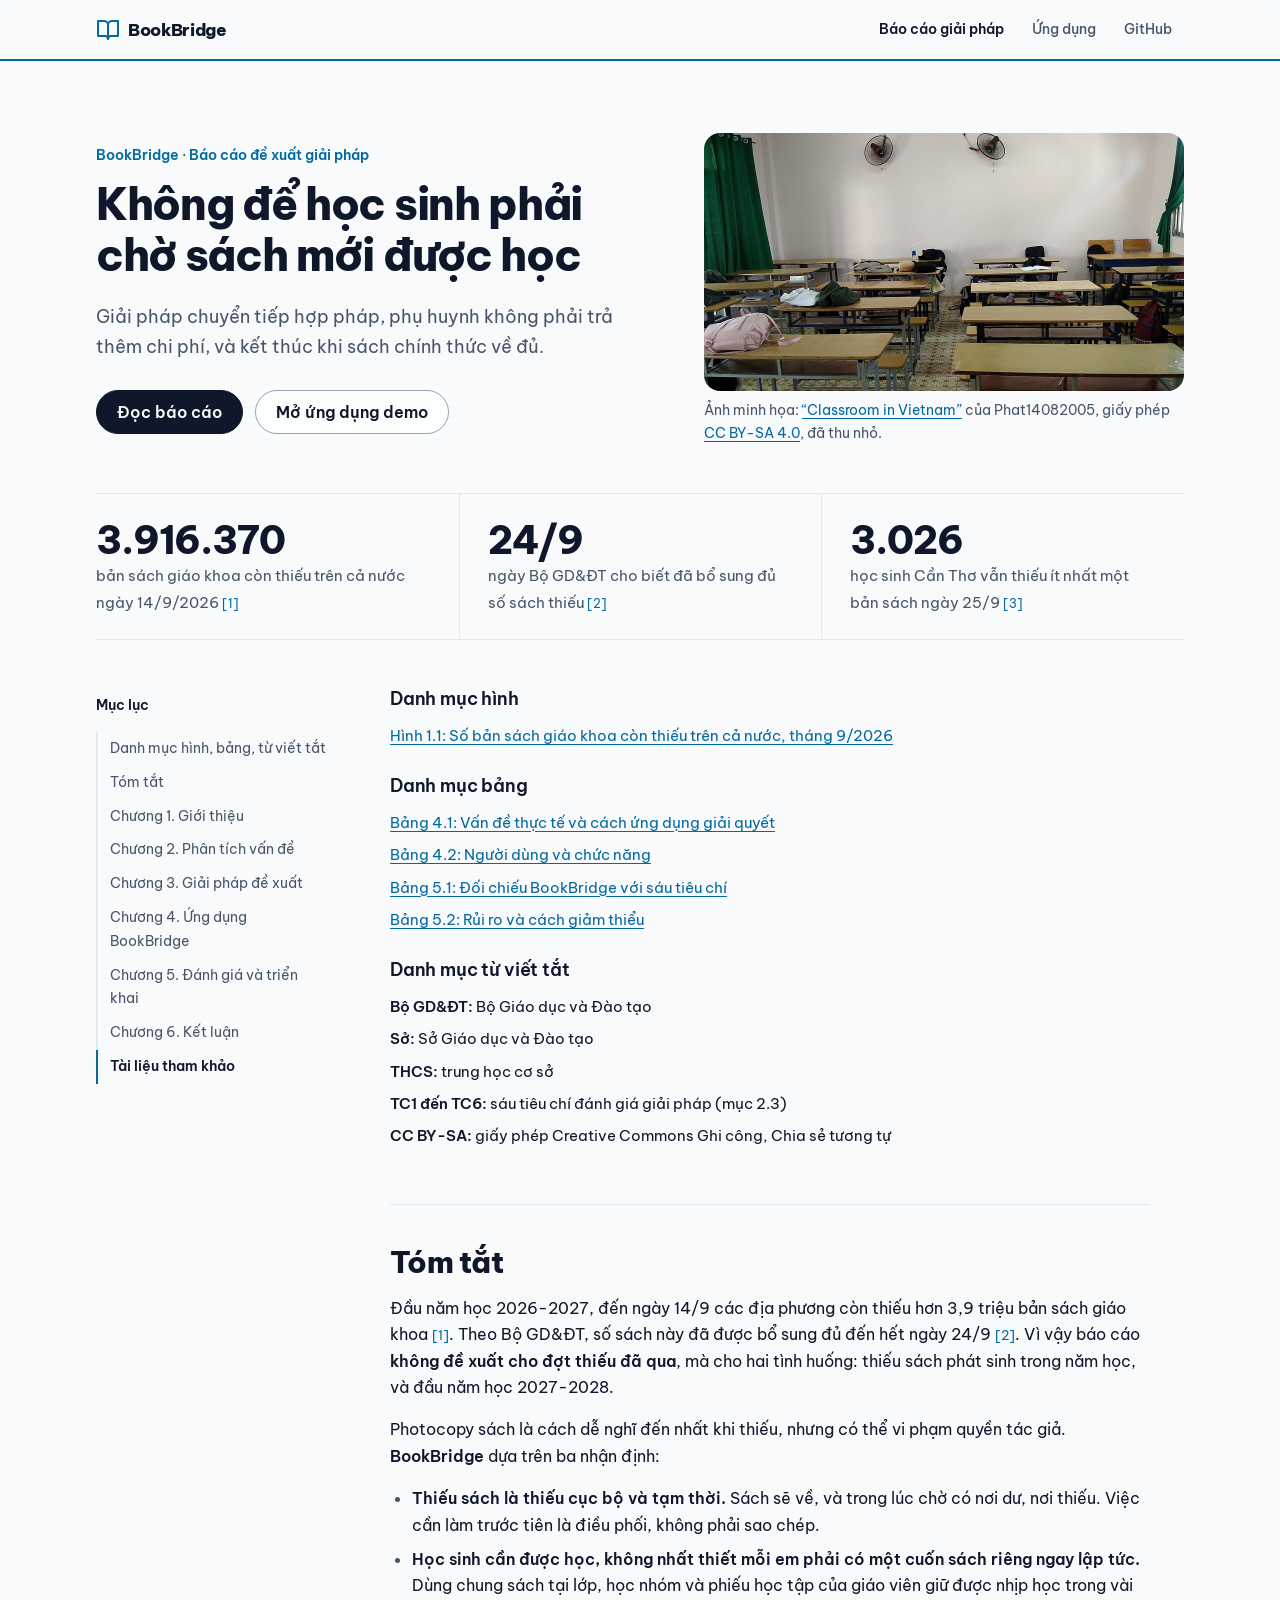
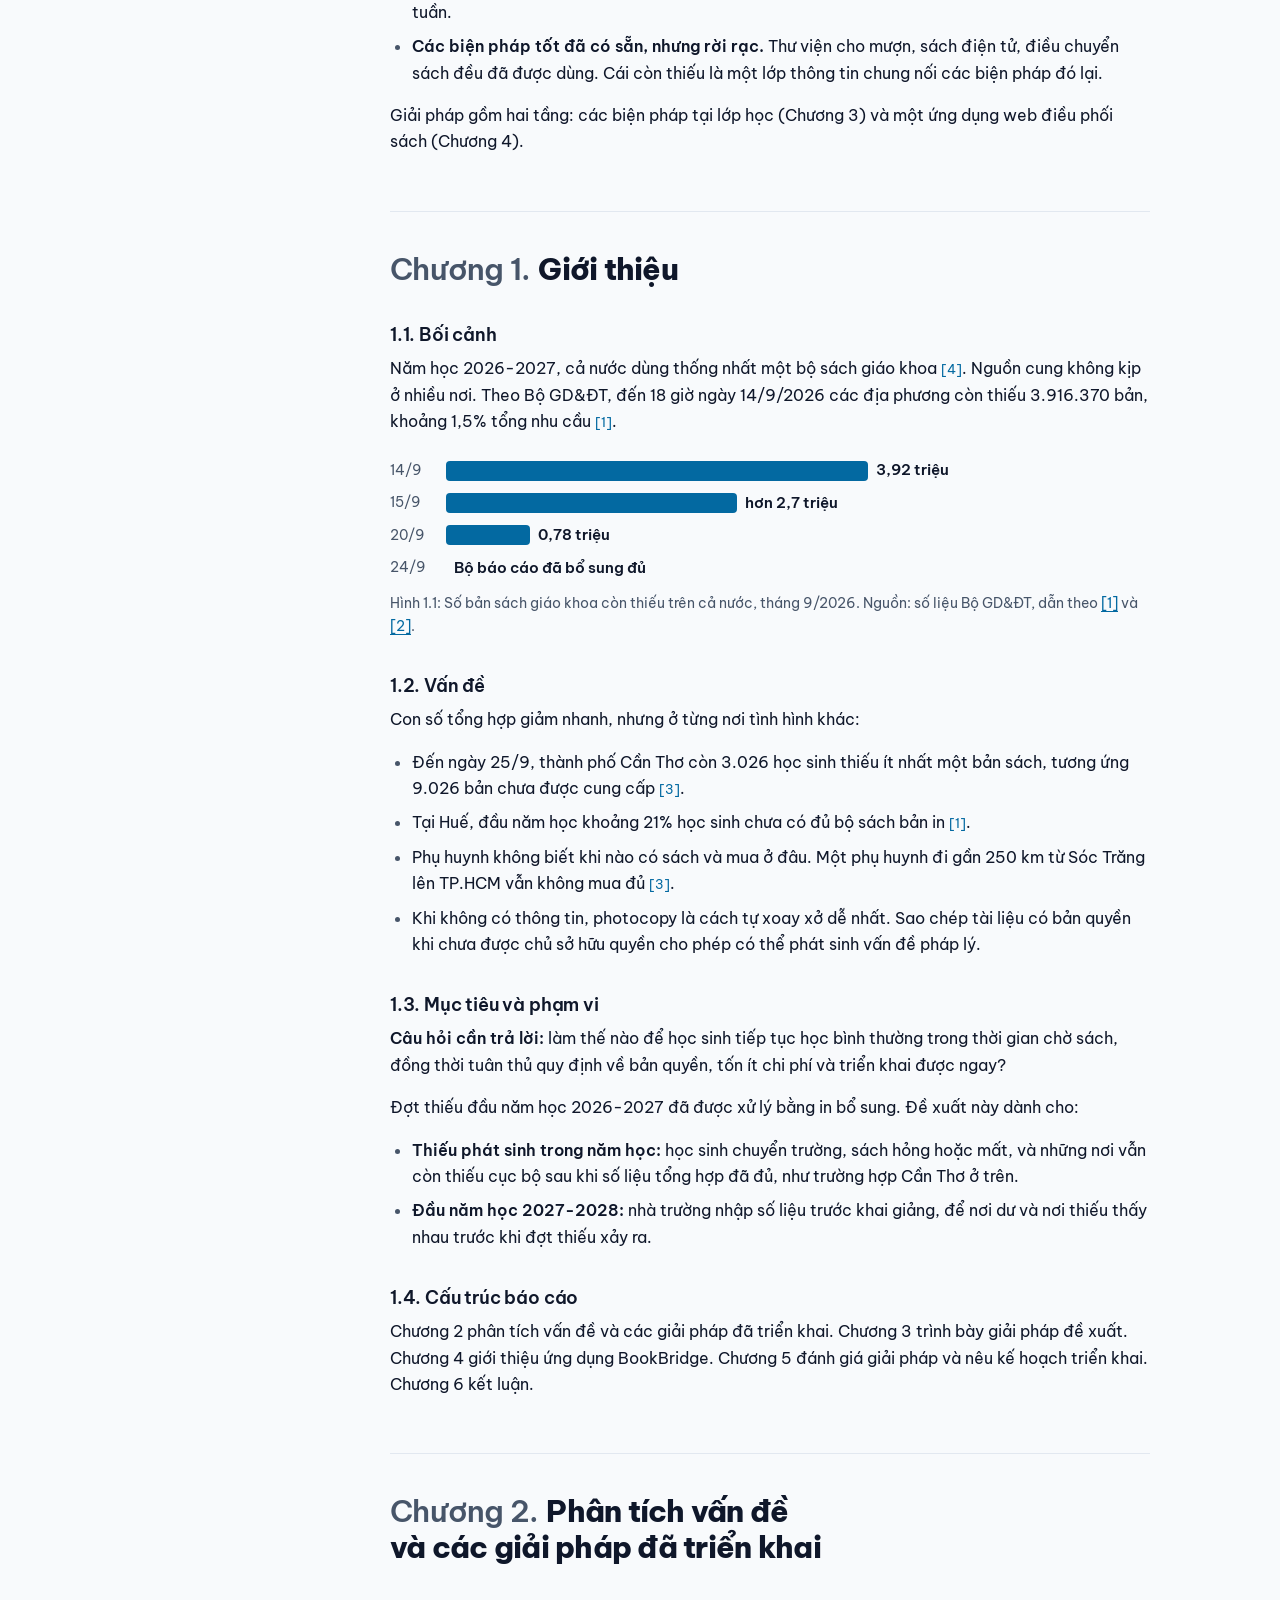
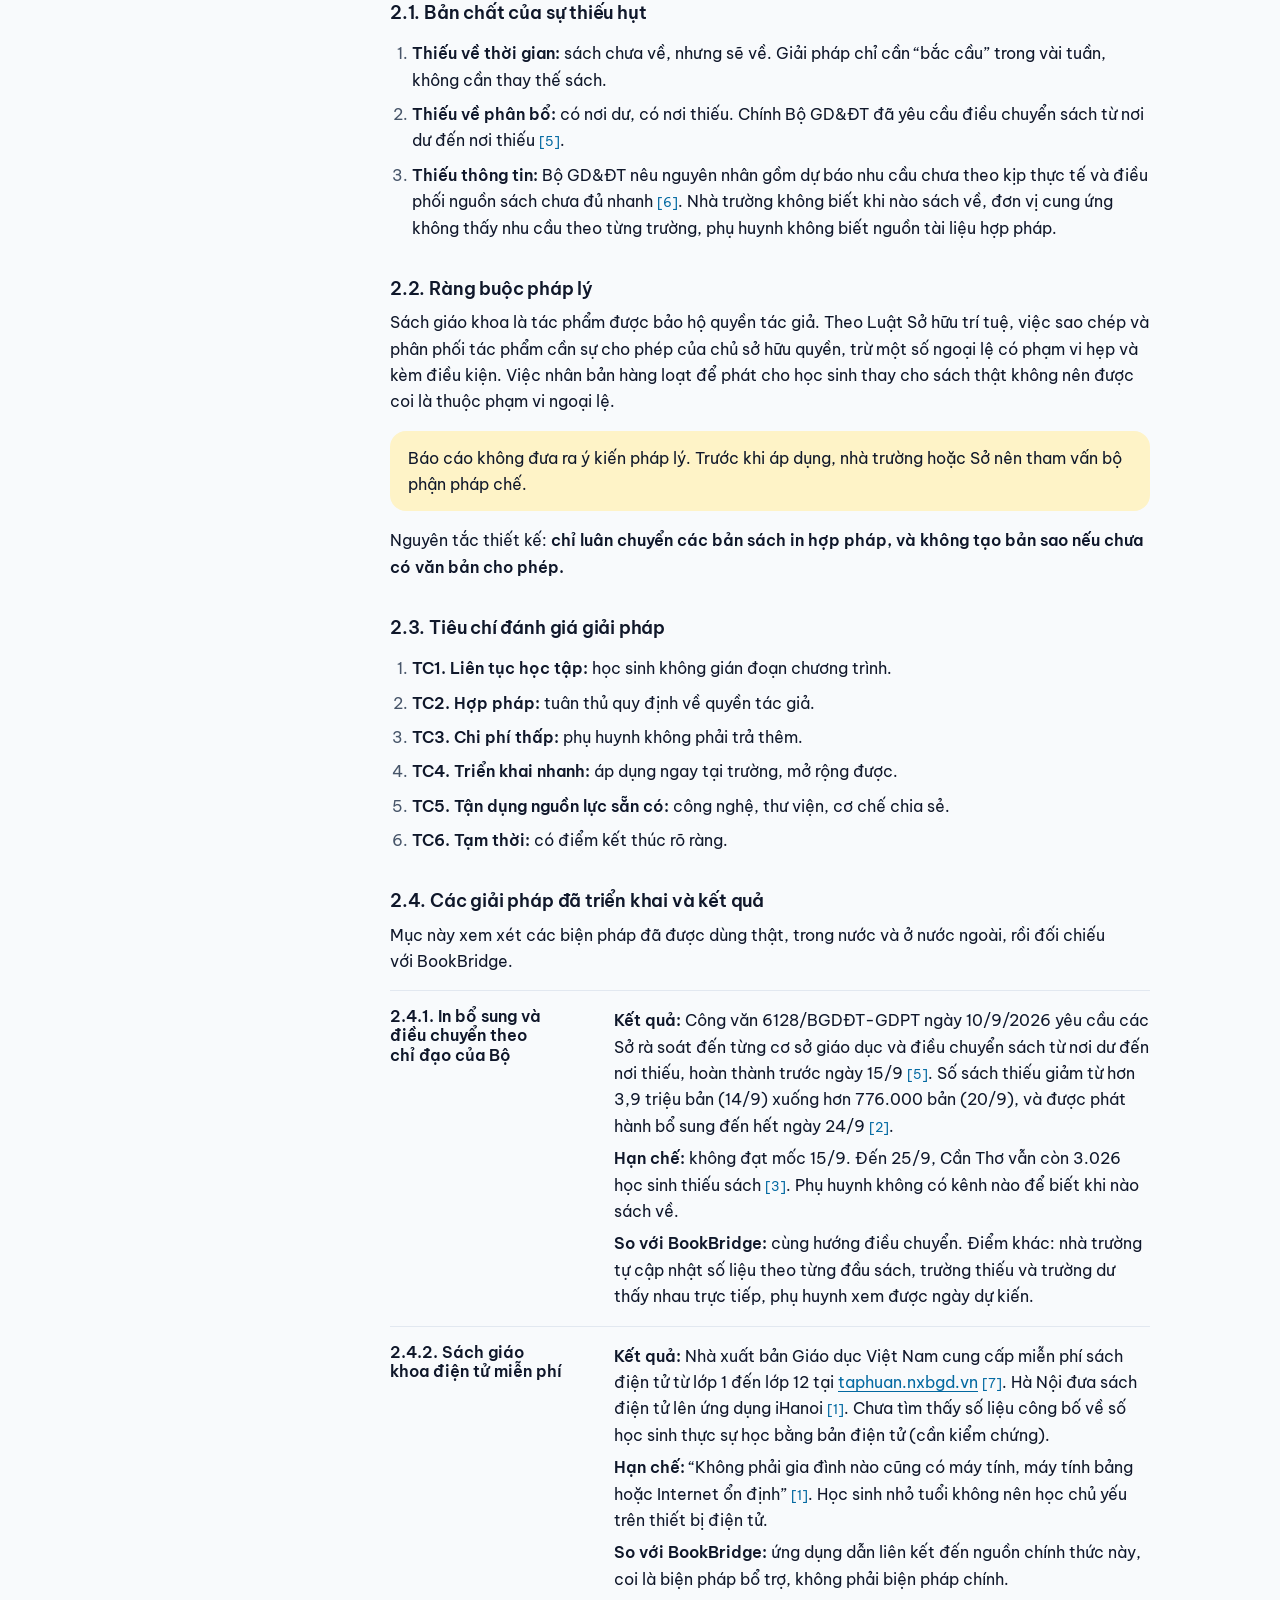
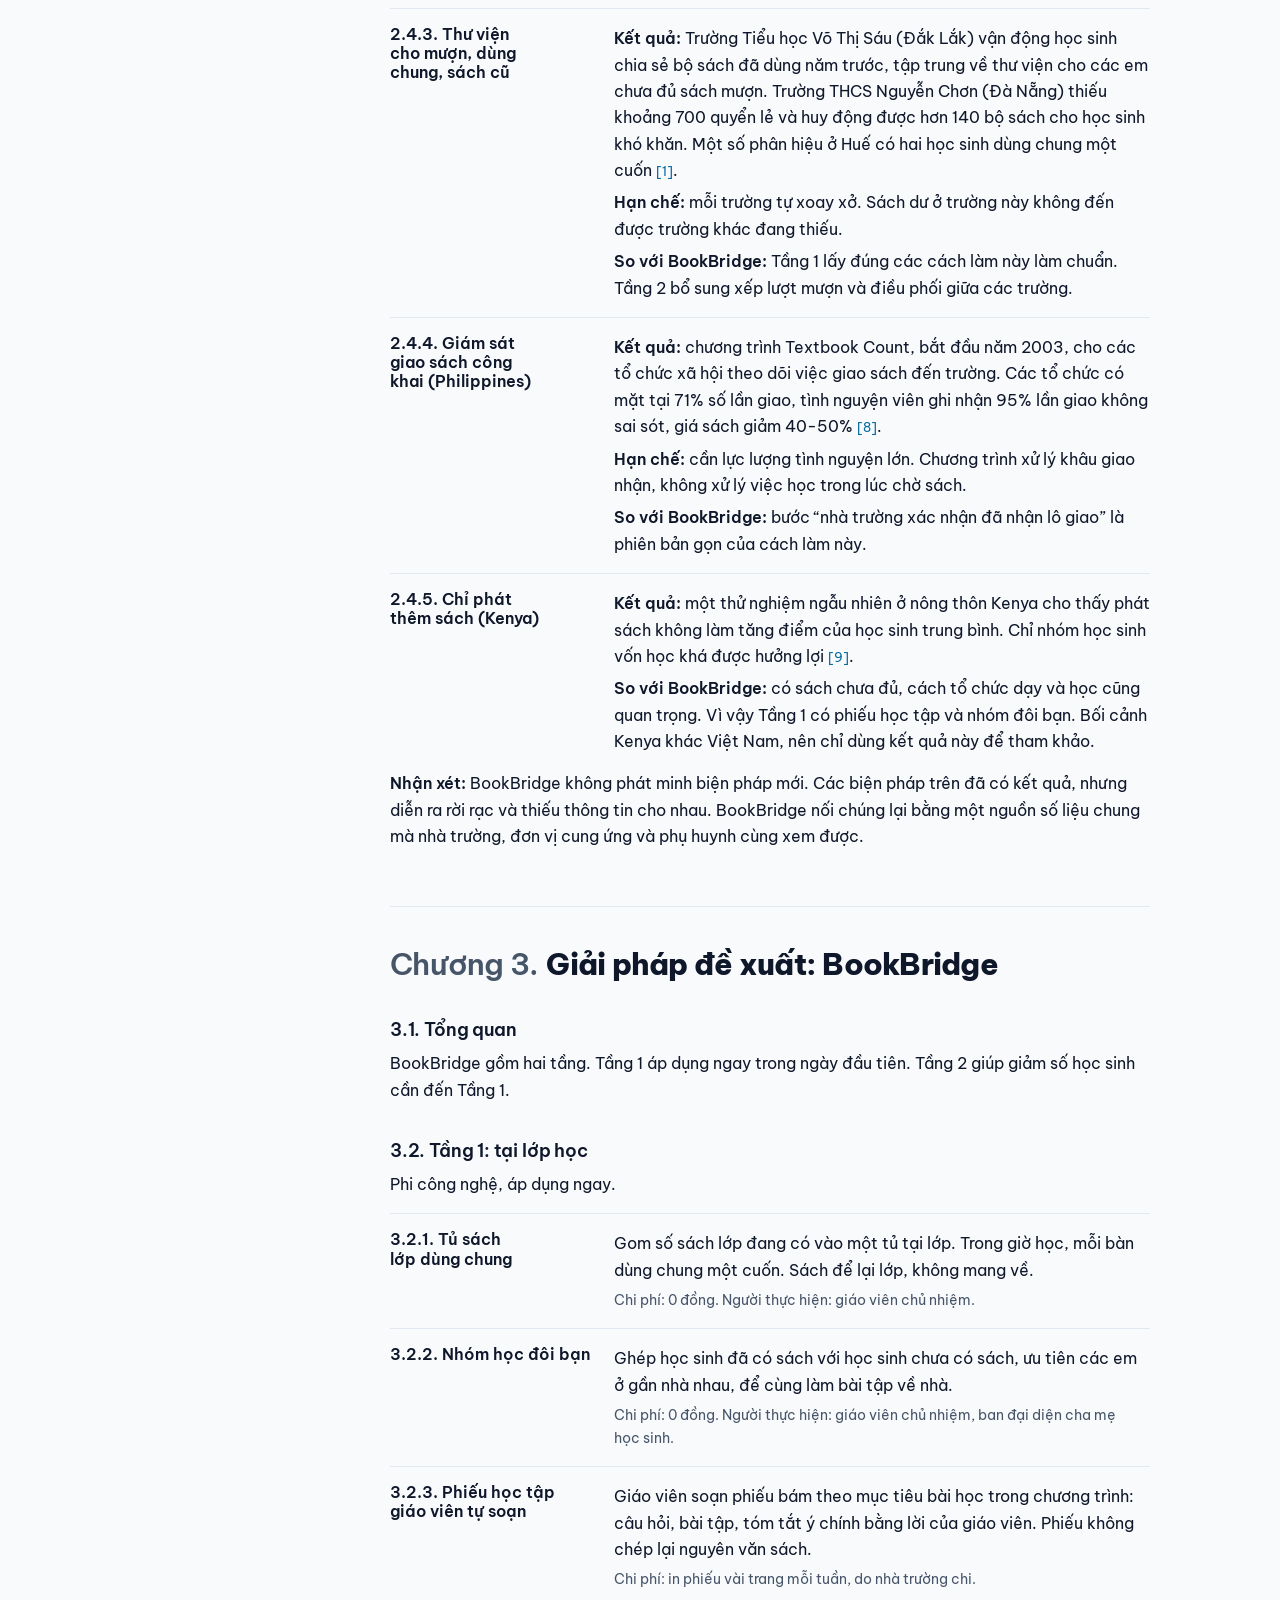
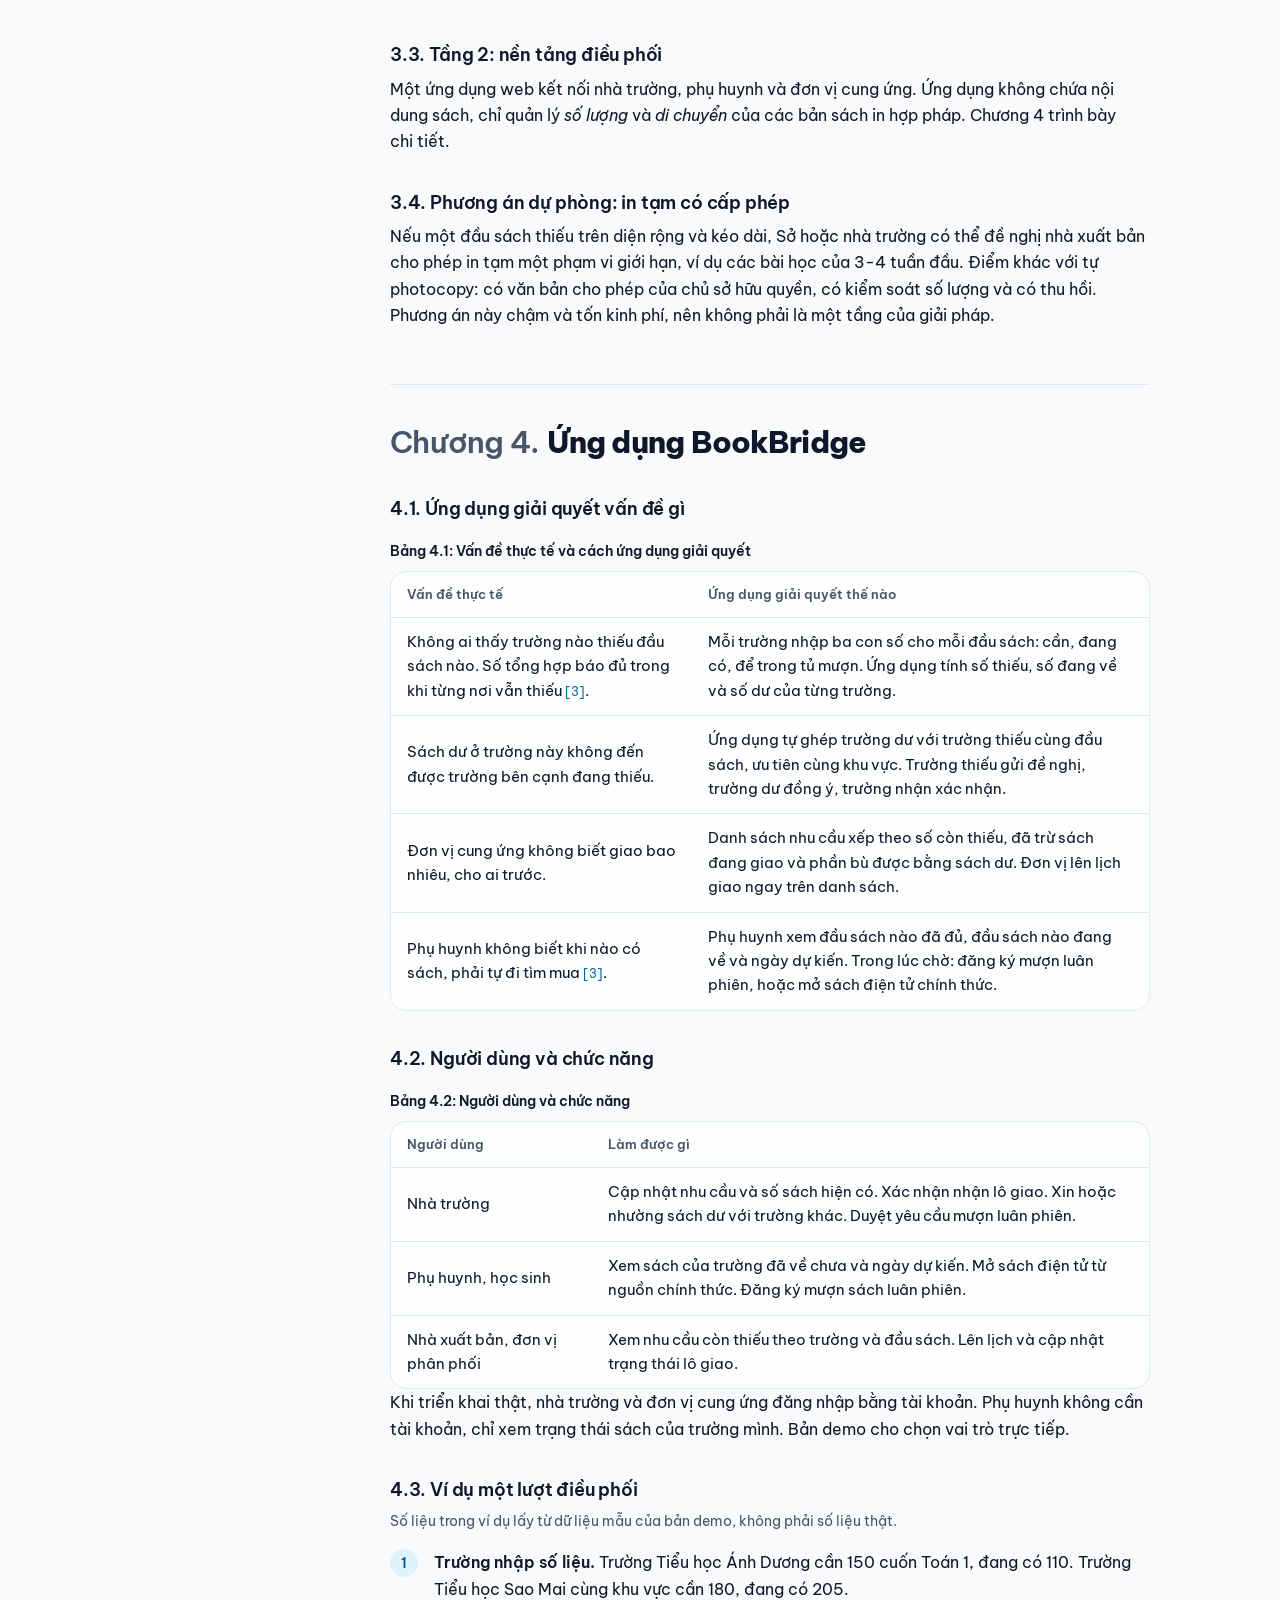
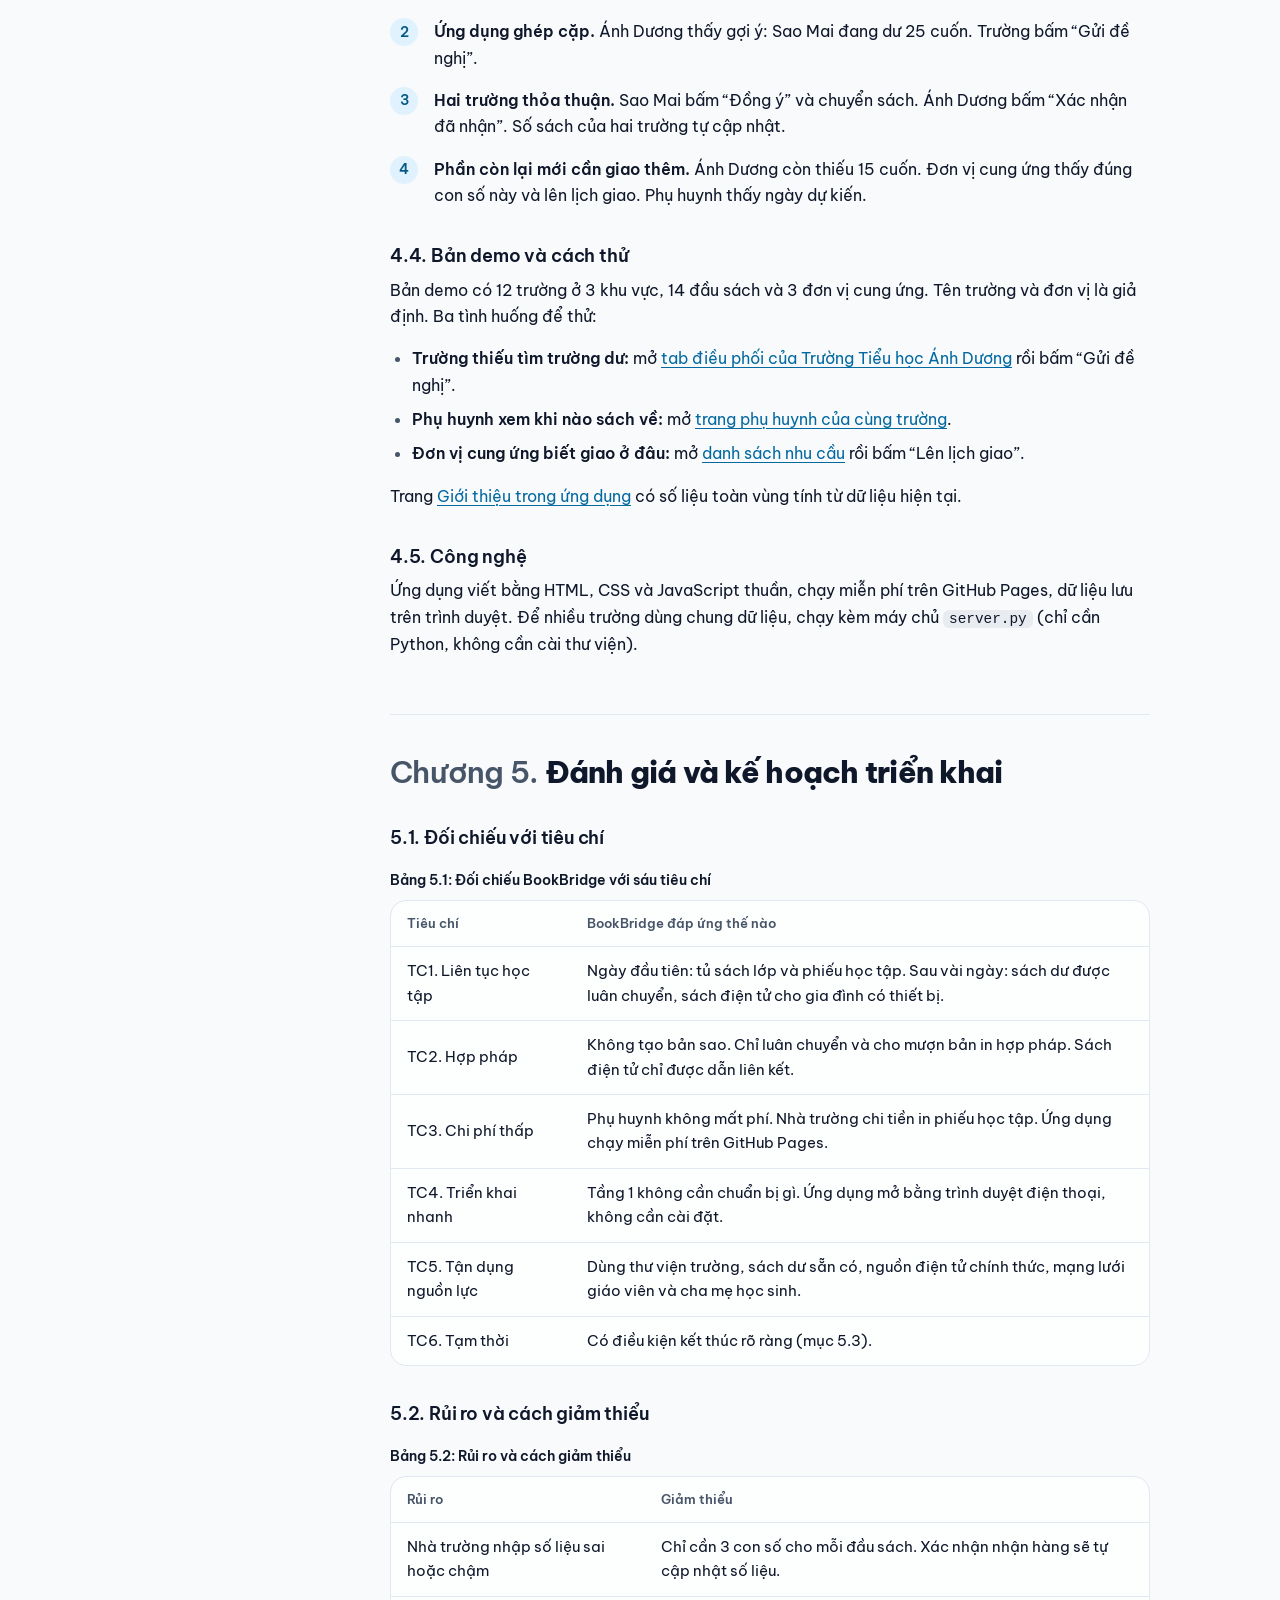
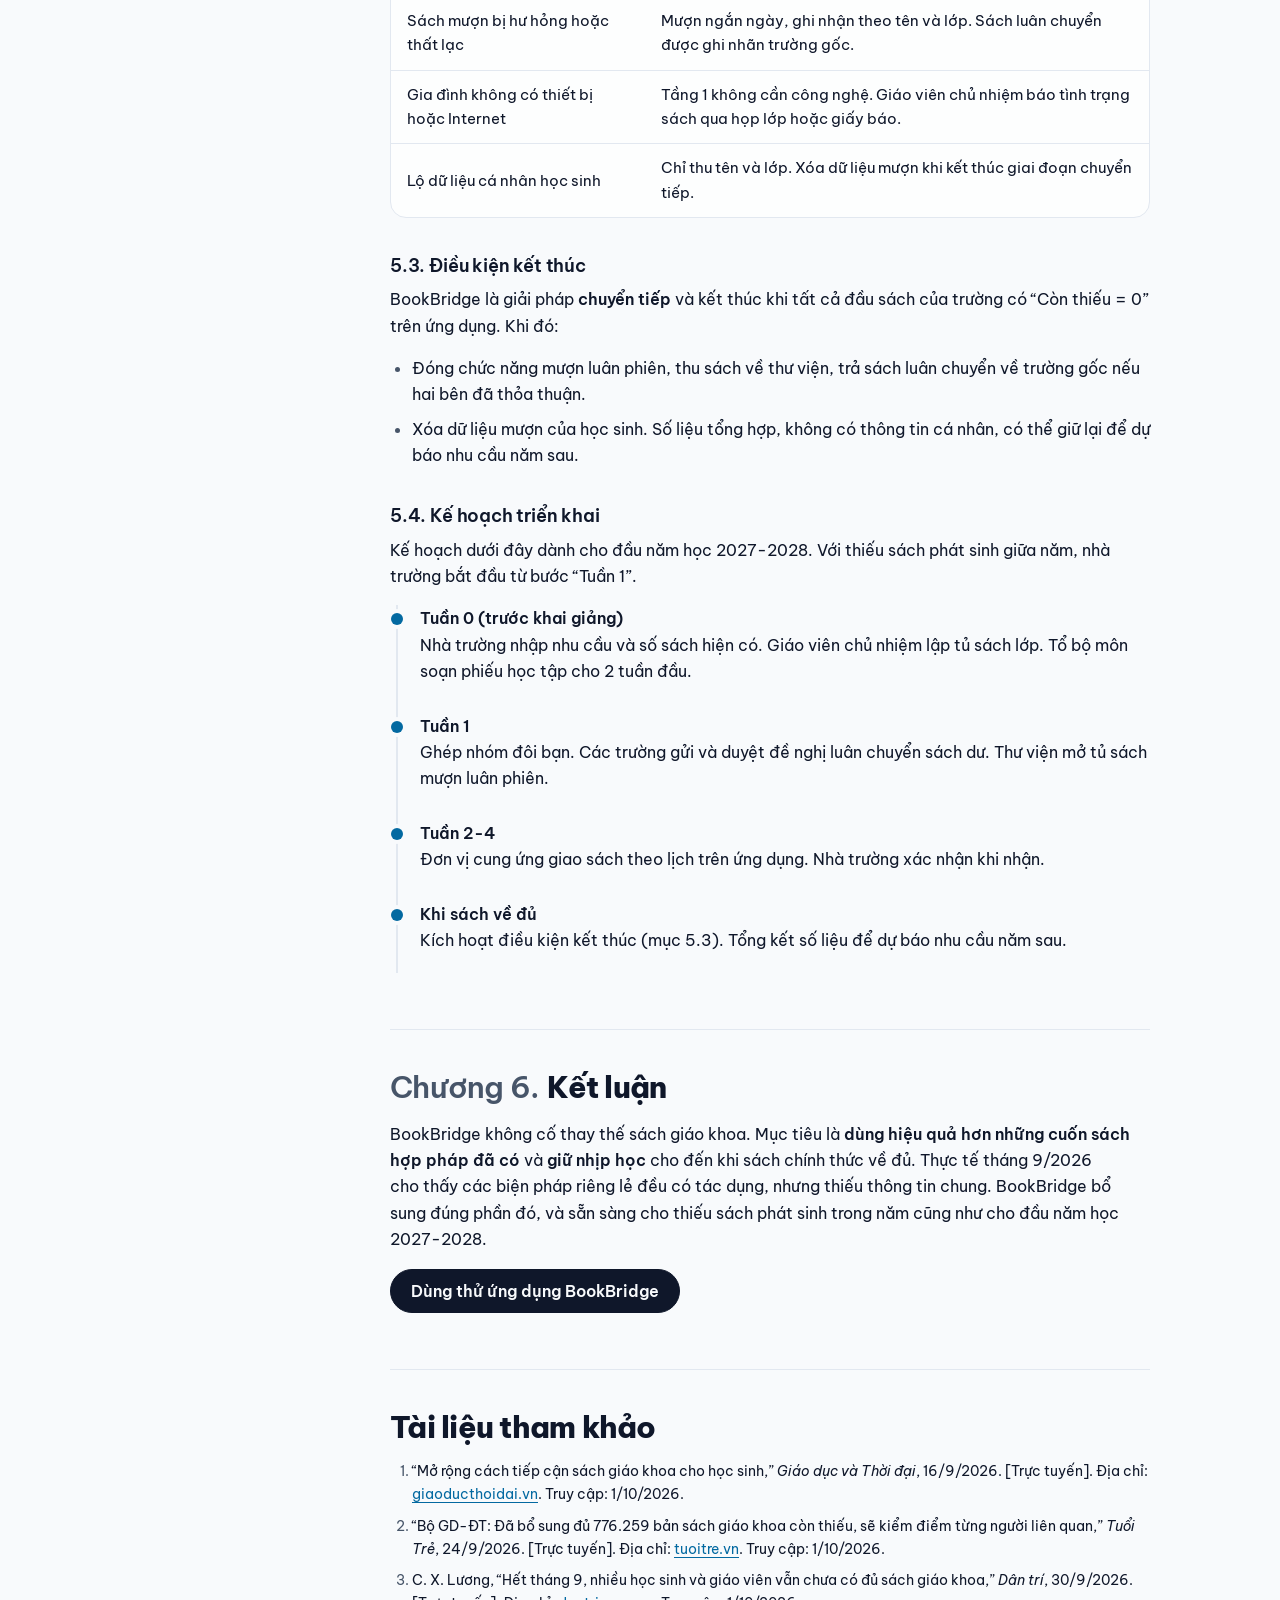
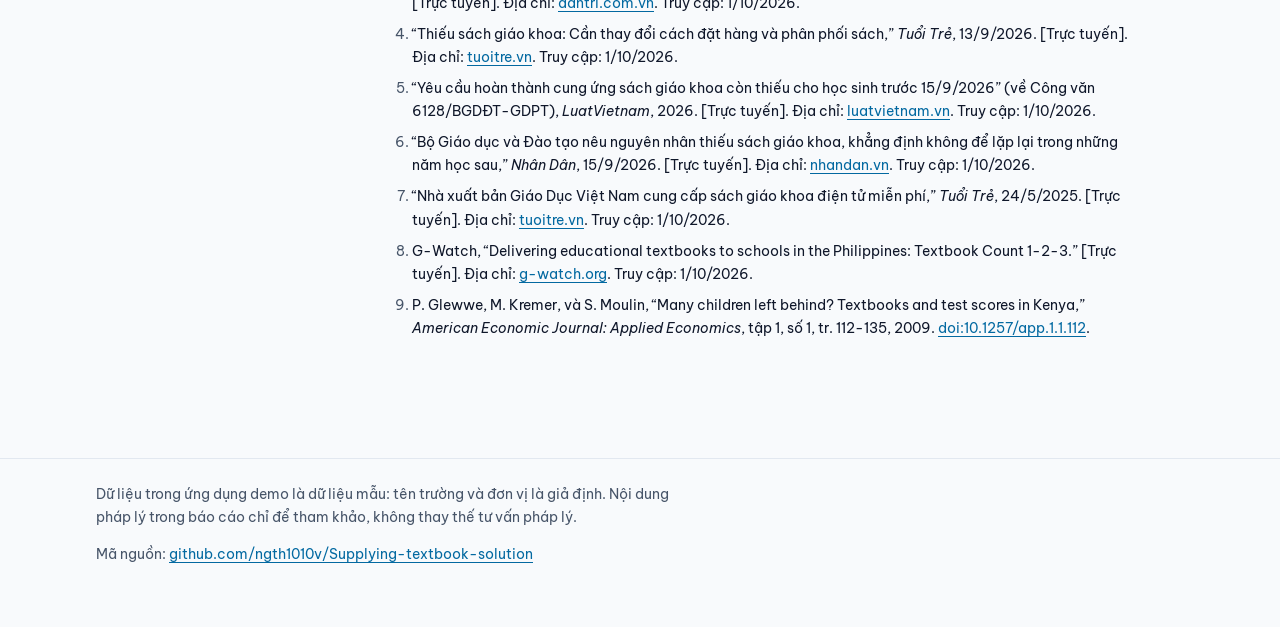
==== commit c6dc5f7d: "[Feat][Supplying-textbook-solution] rename to BookBridge, redesign site, rewrite report with real da" ====
--- a/index.html
+++ b/index.html
@@ -3,37 +3,52 @@
 <head>
   <meta charset="utf-8">
   <meta name="viewport" content="width=device-width, initial-scale=1">
-  <title>Cầu Sách — Giải pháp chuyển tiếp khi thiếu sách giáo khoa</title>
+  <title>BookBridge: giải pháp chuyển tiếp khi thiếu sách giáo khoa</title>
   <meta name="description" content="Báo cáo đề xuất giải pháp hợp pháp, chi phí thấp giúp học sinh không gián đoạn việc học khi sách giáo khoa chưa được cung ứng đủ.">
   <link rel="preconnect" href="https://fonts.googleapis.com">
   <link rel="preconnect" href="https://fonts.gstatic.com" crossorigin>
-  <link rel="stylesheet" href="https://fonts.googleapis.com/css2?family=Be+Vietnam+Pro:wght@400;600;700&display=swap">
+  <link rel="stylesheet" href="https://fonts.googleapis.com/css2?family=Be+Vietnam+Pro:wght@400;500;600;800&display=swap">
+  <link rel="icon" href="data:image/svg+xml,%3Csvg xmlns='http://www.w3.org/2000/svg' viewBox='0 0 24 24' fill='none' stroke='%231f4fbf' stroke-width='2' stroke-linecap='round' stroke-linejoin='round'%3E%3Cpath d='M2 3h6a4 4 0 0 1 4 4v14a3 3 0 0 0-3-3H2z'/%3E%3Cpath d='M22 3h-6a4 4 0 0 0-4 4v14a3 3 0 0 1 3-3h7z'/%3E%3C/svg%3E">
   <link rel="stylesheet" href="styles.css">
 </head>
 <body>
   <a class="skip-link" href="#main">Bỏ qua đến nội dung</a>
-  <header class="site-header">
+  <header class="site-header has-progress">
     <div class="container">
       <a class="brand" href="index.html">
         <svg class="icon" viewBox="0 0 24 24" aria-hidden="true"><path d="M2 3h6a4 4 0 0 1 4 4v14a3 3 0 0 0-3-3H2z"/><path d="M22 3h-6a4 4 0 0 0-4 4v14a3 3 0 0 1 3-3h7z"/></svg>
-        Cầu Sách
+        BookBridge
       </a>
       <nav class="nav" aria-label="Điều hướng chính">
         <a href="index.html" aria-current="page">Báo cáo giải pháp</a>
         <a href="app.html">Ứng dụng</a>
+        <a href="https://github.com/ngth1010v/Supplying-textbook-solution" target="_blank" rel="noopener">GitHub</a>
       </nav>
     </div>
   </header>
 
   <div class="hero">
     <div class="container">
-      <p class="eyebrow">Báo cáo đề xuất giải pháp</p>
-      <h1>Cầu Sách: không để học sinh phải chờ sách mới được học</h1>
-      <p class="lead">Giải pháp chuyển tiếp gồm ba tầng: tổ chức lại cách dùng sách ngay tại lớp, xin phép in tạm từ chủ sở hữu quyền, và một nền tảng điều phối để đưa những cuốn sách in hợp pháp đến đúng nơi đang thiếu. Giải pháp không tạo bản sao trái phép, phụ huynh không phải trả thêm chi phí, và kết thúc khi sách chính thức về đủ.</p>
-      <div class="actions">
-        <a class="btn btn-primary" href="#tom-tat">Đọc báo cáo</a>
-        <a class="btn" href="app.html">Mở ứng dụng demo</a>
+      <div class="hero-grid">
+        <div>
+          <p class="eyebrow">BookBridge · Báo cáo đề xuất giải pháp</p>
+          <h1>Không để học sinh phải chờ sách mới được học</h1>
+          <p class="lead">Giải pháp chuyển tiếp hợp pháp, phụ huynh không phải trả thêm chi phí, và kết thúc khi sách chính thức về đủ.</p>
+          <div class="actions">
+            <a class="btn btn-primary" href="#tom-tat">Đọc báo cáo</a>
+            <a class="btn" href="app.html">Mở ứng dụng demo</a>
+          </div>
+        </div>
+        <figure class="hero-photo">
+          <img src="classroom.jpg" alt="Một lớp học ở Việt Nam với các dãy bàn hai chỗ ngồi" width="960" height="516" fetchpriority="high">
+          <figcaption>Ảnh minh họa: <a href="https://commons.wikimedia.org/wiki/File:Classroom_in_Vietnam_(cropped).jpg" target="_blank" rel="noopener">“Classroom in Vietnam”</a> của Phat14082005, giấy phép <a href="https://creativecommons.org/licenses/by-sa/4.0/deed.vi" target="_blank" rel="noopener">CC BY-SA 4.0</a>, đã thu nhỏ.</figcaption>
+        </figure>
       </div>
+      <ul class="figures" aria-label="Số liệu chính">
+        <li><b>3.916.370</b><span>bản sách giáo khoa còn thiếu trên cả nước ngày 14/9/2026 <a class="ref" href="#n1">[1]</a></span></li>
+        <li><b>24/9</b><span>ngày Bộ GD&amp;ĐT cho biết đã bổ sung đủ số sách thiếu <a class="ref" href="#n2">[2]</a></span></li>
+        <li><b>3.026</b><span>học sinh Cần Thơ vẫn thiếu ít nhất một bản sách ngày 25/9 <a class="ref" href="#n3">[3]</a></span></li>
+      </ul>
     </div>
   </div>
 
@@ -43,250 +58,317 @@
         <details open>
           <summary>Mục lục</summary>
           <ol>
+            <li><a href="#danh-muc">Danh mục hình, bảng, từ viết tắt</a></li>
             <li><a href="#tom-tat">Tóm tắt</a></li>
-            <li><a href="#van-de">Nêu vấn đề</a></li>
-            <li><a href="#phan-tich">Phân tích vấn đề</a></li>
-            <li><a href="#phuong-an">Các phương án đã cân nhắc</a></li>
-            <li><a href="#giai-phap">Giải pháp đề xuất</a></li>
-            <li><a href="#danh-gia">Phân tích giải pháp</a></li>
-            <li><a href="#trien-khai">Kế hoạch triển khai</a></li>
-            <li><a href="#ket-luan">Kết luận</a></li>
+            <li><a href="#van-de">Chương 1. Giới thiệu</a></li>
+            <li><a href="#phan-tich">Chương 2. Phân tích vấn đề</a></li>
+            <li><a href="#giai-phap">Chương 3. Giải pháp đề xuất</a></li>
+            <li><a href="#ung-dung">Chương 4. Ứng dụng BookBridge</a></li>
+            <li><a href="#danh-gia">Chương 5. Đánh giá và triển khai</a></li>
+            <li><a href="#ket-luan">Chương 6. Kết luận</a></li>
+            <li><a href="#nguon">Tài liệu tham khảo</a></li>
           </ol>
         </details>
       </div>
     </aside>
 
     <main id="main" class="report-body" tabindex="-1">
+      <section id="danh-muc" class="front">
+        <h2>Danh mục hình</h2>
+        <ul>
+          <li><a href="#hinh-1-1">Hình 1.1: Số bản sách giáo khoa còn thiếu trên cả nước, tháng 9/2026</a></li>
+        </ul>
+        <h2>Danh mục bảng</h2>
+        <ul>
+          <li><a href="#bang-4-1">Bảng 4.1: Vấn đề thực tế và cách ứng dụng giải quyết</a></li>
+          <li><a href="#bang-4-2">Bảng 4.2: Người dùng và chức năng</a></li>
+          <li><a href="#bang-5-1">Bảng 5.1: Đối chiếu BookBridge với sáu tiêu chí</a></li>
+          <li><a href="#bang-5-2">Bảng 5.2: Rủi ro và cách giảm thiểu</a></li>
+        </ul>
+        <h2>Danh mục từ viết tắt</h2>
+        <ul>
+          <li><strong>Bộ GD&amp;ĐT:</strong> Bộ Giáo dục và Đào tạo</li>
+          <li><strong>Sở:</strong> Sở Giáo dục và Đào tạo</li>
+          <li><strong>THCS:</strong> trung học cơ sở</li>
+          <li><strong>TC1 đến TC6:</strong> sáu tiêu chí đánh giá giải pháp (mục 2.3)</li>
+          <li><strong>CC BY-SA:</strong> giấy phép Creative Commons Ghi công, Chia sẻ tương tự</li>
+        </ul>
+      </section>
+
       <section id="tom-tat">
-        <h2><span class="sec-num">0.</span>Tóm tắt</h2>
-        <p>Khi hệ thống sách giáo khoa được thống nhất và điều chỉnh, một số trường có thể thiếu sách trong những tuần đầu năm học. Photocopy sách là cách dễ nghĩ đến nhất, nhưng có thể vi phạm quyền tác giả. <strong>Cầu Sách</strong> là giải pháp dựa trên ba nhận định:</p>
-        <ul>
-          <li><strong>Thiếu sách thường là thiếu cục bộ và tạm thời.</strong> Sách sẽ về, và trong lúc chờ có thể có trường thừa, trường thiếu. Vì vậy, việc cần làm trước tiên là điều phối, không phải sao chép.</li>
-          <li><strong>Học sinh cần được học, không nhất thiết mỗi em phải có một cuốn sách riêng ngay lập tức.</strong> Dùng chung sách tại lớp, học nhóm và phiếu học tập của giáo viên có thể giữ nhịp học trong vài tuần.</li>
-          <li><strong>Mọi việc nhân bản nội dung phải có sự cho phép của chủ sở hữu quyền.</strong> Nếu thật sự cần bản in, Sở hoặc nhà trường đề nghị nhà xuất bản cấp phép in tạm.</li>
-        </ul>
-        <div class="callout">Kèm theo báo cáo là <a href="app.html">ứng dụng web demo</a> cho ba nhóm người dùng: nhà trường, phụ huynh và học sinh, nhà xuất bản và đơn vị phân phối. Ứng dụng chạy tĩnh trên GitHub Pages. Có thể chạy kèm máy chủ Python để dùng thật.</div>
+        <h2>Tóm tắt</h2>
+        <p>Đầu năm học 2026-2027, đến ngày 14/9 các địa phương còn thiếu hơn 3,9 triệu bản sách giáo khoa <a class="ref" href="#n1">[1]</a>. Theo Bộ GD&amp;ĐT, số sách này đã được bổ sung đủ đến hết ngày 24/9 <a class="ref" href="#n2">[2]</a>. Vì vậy báo cáo <strong>không đề xuất cho đợt thiếu đã qua</strong>, mà cho hai tình huống: thiếu sách phát sinh trong năm học, và đầu năm học 2027-2028.</p>
+        <p>Photocopy sách là cách dễ nghĩ đến nhất khi thiếu, nhưng có thể vi phạm quyền tác giả. <strong>BookBridge</strong> dựa trên ba nhận định:</p>
+        <ul>
+          <li><strong>Thiếu sách là thiếu cục bộ và tạm thời.</strong> Sách sẽ về, và trong lúc chờ có nơi dư, nơi thiếu. Việc cần làm trước tiên là điều phối, không phải sao chép.</li>
+          <li><strong>Học sinh cần được học, không nhất thiết mỗi em phải có một cuốn sách riêng ngay lập tức.</strong> Dùng chung sách tại lớp, học nhóm và phiếu học tập của giáo viên giữ được nhịp học trong vài tuần.</li>
+          <li><strong>Các biện pháp tốt đã có sẵn, nhưng rời rạc.</strong> Thư viện cho mượn, sách điện tử, điều chuyển sách đều đã được dùng. Cái còn thiếu là một lớp thông tin chung nối các biện pháp đó lại.</li>
+        </ul>
+        <p>Giải pháp gồm hai tầng: các biện pháp tại lớp học (Chương 3) và một ứng dụng web điều phối sách (Chương 4).</p>
       </section>
 
       <section id="van-de">
-        <h2><span class="sec-num">1.</span>Nêu vấn đề</h2>
-        <p>Trong quá trình thống nhất và điều chỉnh hệ thống sách giáo khoa, nguồn cung sách tại một số địa phương và cơ sở giáo dục có thể chưa đáp ứng kịp nhu cầu. Hệ quả:</p>
-        <ul>
-          <li>Một bộ phận học sinh chưa có đủ tài liệu học tập trong những tuần đầu năm học.</li>
-          <li>Phụ huynh lo con bị chậm chương trình, trong khi không biết khi nào sách về và mua ở đâu.</li>
-          <li>Giáo viên khó dạy theo sách khi trong cùng một lớp có em có sách, có em không.</li>
-          <li>Phụ huynh tự photocopy hoặc chụp sách để dùng tạm. Việc sao chép và phát hành tài liệu có bản quyền khi chưa được chủ sở hữu quyền tác giả cho phép có thể phát sinh vấn đề pháp lý về sở hữu trí tuệ.</li>
-        </ul>
+        <h2><span class="sec-num">Chương 1.</span>Giới thiệu</h2>
+
+        <h3>1.1. Bối cảnh</h3>
+        <p>Năm học 2026-2027, cả nước dùng thống nhất một bộ sách giáo khoa <a class="ref" href="#n4">[4]</a>. Nguồn cung không kịp ở nhiều nơi. Theo Bộ GD&amp;ĐT, đến 18 giờ ngày 14/9/2026 các địa phương còn thiếu 3.916.370 bản, khoảng 1,5% tổng nhu cầu <a class="ref" href="#n1">[1]</a>.</p>
+        <figure class="chart" id="hinh-1-1">
+          <ul>
+            <li><span>14/9</span><div><i style="--v:100"></i><b>3,92 triệu</b></div></li>
+            <li><span>15/9</span><div><i style="--v:69"></i><b>hơn 2,7 triệu</b></div></li>
+            <li><span>20/9</span><div><i style="--v:20"></i><b>0,78 triệu</b></div></li>
+            <li><span>24/9</span><div><i style="--v:0"></i><b>Bộ báo cáo đã bổ sung đủ</b></div></li>
+          </ul>
+          <figcaption>Hình 1.1: Số bản sách giáo khoa còn thiếu trên cả nước, tháng 9/2026. Nguồn: số liệu Bộ GD&amp;ĐT, dẫn theo <a href="#n1">[1]</a> và <a href="#n2">[2]</a>.</figcaption>
+        </figure>
+
+        <h3>1.2. Vấn đề</h3>
+        <p>Con số tổng hợp giảm nhanh, nhưng ở từng nơi tình hình khác:</p>
+        <ul>
+          <li>Đến ngày 25/9, thành phố Cần Thơ còn 3.026 học sinh thiếu ít nhất một bản sách, tương ứng 9.026 bản chưa được cung cấp <a class="ref" href="#n3">[3]</a>.</li>
+          <li>Tại Huế, đầu năm học khoảng 21% học sinh chưa có đủ bộ sách bản in <a class="ref" href="#n1">[1]</a>.</li>
+          <li>Phụ huynh không biết khi nào có sách và mua ở đâu. Một phụ huynh đi gần 250 km từ Sóc Trăng lên TP.HCM vẫn không mua đủ <a class="ref" href="#n3">[3]</a>.</li>
+          <li>Khi không có thông tin, photocopy là cách tự xoay xở dễ nhất. Sao chép tài liệu có bản quyền khi chưa được chủ sở hữu quyền cho phép có thể phát sinh vấn đề pháp lý.</li>
+        </ul>
+
+        <h3>1.3. Mục tiêu và phạm vi</h3>
         <p><strong>Câu hỏi cần trả lời:</strong> làm thế nào để học sinh tiếp tục học bình thường trong thời gian chờ sách, đồng thời tuân thủ quy định về bản quyền, tốn ít chi phí và triển khai được ngay?</p>
+        <p>Đợt thiếu đầu năm học 2026-2027 đã được xử lý bằng in bổ sung. Đề xuất này dành cho:</p>
+        <ul>
+          <li><strong>Thiếu phát sinh trong năm học:</strong> học sinh chuyển trường, sách hỏng hoặc mất, và những nơi vẫn còn thiếu cục bộ sau khi số liệu tổng hợp đã đủ, như trường hợp Cần Thơ ở trên.</li>
+          <li><strong>Đầu năm học 2027-2028:</strong> nhà trường nhập số liệu trước khai giảng, để nơi dư và nơi thiếu thấy nhau trước khi đợt thiếu xảy ra.</li>
+        </ul>
+
+        <h3>1.4. Cấu trúc báo cáo</h3>
+        <p>Chương 2 phân tích vấn đề và các giải pháp đã triển khai. Chương 3 trình bày giải pháp đề xuất. Chương 4 giới thiệu ứng dụng BookBridge. Chương 5 đánh giá giải pháp và nêu kế hoạch triển khai. Chương 6 kết luận.</p>
       </section>
 
       <section id="phan-tich">
-        <h2><span class="sec-num">2.</span>Phân tích vấn đề</h2>
+        <h2><span class="sec-num">Chương 2.</span>Phân tích vấn đề và các giải pháp đã triển khai</h2>
 
         <h3>2.1. Bản chất của sự thiếu hụt</h3>
-        <p>Có thể tách vấn đề thành ba lớp:</p>
         <ol>
           <li><strong>Thiếu về thời gian:</strong> sách chưa về, nhưng sẽ về. Giải pháp chỉ cần “bắc cầu” trong vài tuần, không cần thay thế sách.</li>
-          <li><strong>Thiếu về phân bổ:</strong> dự báo số lượng không khớp thực tế, do học sinh chuyển trường hoặc số lớp thay đổi. Có thể có trường nhận thừa trong khi trường gần đó nhận thiếu. <em>Mức độ của hiện tượng này cần được kiểm chứng bằng số liệu thực tế. Chính ứng dụng Cầu Sách sẽ thu thập số liệu đó.</em></li>
-          <li><strong>Thiếu thông tin:</strong> nhà trường không biết khi nào sách về, đơn vị phân phối không thấy nhu cầu theo thời gian thực, phụ huynh không biết nguồn tài liệu hợp pháp. Khi thiếu thông tin, mỗi bên tự xoay xở, và photocopy là cách tự xoay xở dễ nhất.</li>
+          <li><strong>Thiếu về phân bổ:</strong> có nơi dư, có nơi thiếu. Chính Bộ GD&amp;ĐT đã yêu cầu điều chuyển sách từ nơi dư đến nơi thiếu <a class="ref" href="#n5">[5]</a>.</li>
+          <li><strong>Thiếu thông tin:</strong> Bộ GD&amp;ĐT nêu nguyên nhân gồm dự báo nhu cầu chưa theo kịp thực tế và điều phối nguồn sách chưa đủ nhanh <a class="ref" href="#n6">[6]</a>. Nhà trường không biết khi nào sách về, đơn vị cung ứng không thấy nhu cầu theo từng trường, phụ huynh không biết nguồn tài liệu hợp pháp.</li>
         </ol>
 
         <h3>2.2. Ràng buộc pháp lý</h3>
-        <p>Sách giáo khoa là tác phẩm được bảo hộ quyền tác giả. Theo Luật Sở hữu trí tuệ, việc sao chép và phân phối tác phẩm cần sự cho phép của chủ sở hữu quyền, trừ một số trường hợp ngoại lệ được luật quy định. Các ngoại lệ phục vụ giảng dạy và học tập có phạm vi hẹp và kèm điều kiện. Việc nhân bản hàng loạt để phát cho học sinh thay cho sách thật không nên được coi là thuộc phạm vi ngoại lệ.</p>
-        <div class="callout callout-warn">Báo cáo không đưa ra ý kiến pháp lý. Trước khi áp dụng, nhà trường hoặc Sở nên tham vấn bộ phận pháp chế về các ngoại lệ cụ thể và về nội dung thỏa thuận cấp phép.</div>
-        <p>Vì vậy, giải pháp được thiết kế theo nguyên tắc: <strong>chỉ luân chuyển các bản sách in hợp pháp, và không tạo bản sao nếu chưa có văn bản cho phép.</strong></p>
-
-        <h3>2.3. Các bên liên quan</h3>
+        <p>Sách giáo khoa là tác phẩm được bảo hộ quyền tác giả. Theo Luật Sở hữu trí tuệ, việc sao chép và phân phối tác phẩm cần sự cho phép của chủ sở hữu quyền, trừ một số ngoại lệ có phạm vi hẹp và kèm điều kiện. Việc nhân bản hàng loạt để phát cho học sinh thay cho sách thật không nên được coi là thuộc phạm vi ngoại lệ.</p>
+        <div class="callout callout-warn">Báo cáo không đưa ra ý kiến pháp lý. Trước khi áp dụng, nhà trường hoặc Sở nên tham vấn bộ phận pháp chế.</div>
+        <p>Nguyên tắc thiết kế: <strong>chỉ luân chuyển các bản sách in hợp pháp, và không tạo bản sao nếu chưa có văn bản cho phép.</strong></p>
+
+        <h3>2.3. Tiêu chí đánh giá giải pháp</h3>
+        <ol>
+          <li><strong>TC1. Liên tục học tập:</strong> học sinh không gián đoạn chương trình.</li>
+          <li><strong>TC2. Hợp pháp:</strong> tuân thủ quy định về quyền tác giả.</li>
+          <li><strong>TC3. Chi phí thấp:</strong> phụ huynh không phải trả thêm.</li>
+          <li><strong>TC4. Triển khai nhanh:</strong> áp dụng ngay tại trường, mở rộng được.</li>
+          <li><strong>TC5. Tận dụng nguồn lực sẵn có:</strong> công nghệ, thư viện, cơ chế chia sẻ.</li>
+          <li><strong>TC6. Tạm thời:</strong> có điểm kết thúc rõ ràng.</li>
+        </ol>
+
+        <h3 id="phuong-an">2.4. Các giải pháp đã triển khai và kết quả</h3>
+        <p>Mục này xem xét các biện pháp đã được dùng thật, trong nước và ở nước ngoài, rồi đối chiếu với BookBridge.</p>
+        <div class="rows">
+          <div>
+            <h4>2.4.1. In bổ sung và điều chuyển theo chỉ đạo của Bộ</h4>
+            <div>
+              <p><strong>Kết quả:</strong> Công văn 6128/BGDĐT-GDPT ngày 10/9/2026 yêu cầu các Sở rà soát đến từng cơ sở giáo dục và điều chuyển sách từ nơi dư đến nơi thiếu, hoàn thành trước ngày 15/9 <a class="ref" href="#n5">[5]</a>. Số sách thiếu giảm từ hơn 3,9 triệu bản (14/9) xuống hơn 776.000 bản (20/9), và được phát hành bổ sung đến hết ngày 24/9 <a class="ref" href="#n2">[2]</a>.</p>
+              <p><strong>Hạn chế:</strong> không đạt mốc 15/9. Đến 25/9, Cần Thơ vẫn còn 3.026 học sinh thiếu sách <a class="ref" href="#n3">[3]</a>. Phụ huynh không có kênh nào để biết khi nào sách về.</p>
+              <p><strong>So với BookBridge:</strong> cùng hướng điều chuyển. Điểm khác: nhà trường tự cập nhật số liệu theo từng đầu sách, trường thiếu và trường dư thấy nhau trực tiếp, phụ huynh xem được ngày dự kiến.</p>
+            </div>
+          </div>
+          <div>
+            <h4>2.4.2. Sách giáo khoa điện tử miễn phí</h4>
+            <div>
+              <p><strong>Kết quả:</strong> Nhà xuất bản Giáo dục Việt Nam cung cấp miễn phí sách điện tử từ lớp 1 đến lớp 12 tại <a href="https://taphuan.nxbgd.vn" target="_blank" rel="noopener">taphuan.nxbgd.vn</a> <a class="ref" href="#n7">[7]</a>. Hà Nội đưa sách điện tử lên ứng dụng iHanoi <a class="ref" href="#n1">[1]</a>. Chưa tìm thấy số liệu công bố về số học sinh thực sự học bằng bản điện tử (cần kiểm chứng).</p>
+              <p><strong>Hạn chế:</strong> “Không phải gia đình nào cũng có máy tính, máy tính bảng hoặc Internet ổn định” <a class="ref" href="#n1">[1]</a>. Học sinh nhỏ tuổi không nên học chủ yếu trên thiết bị điện tử.</p>
+              <p><strong>So với BookBridge:</strong> ứng dụng dẫn liên kết đến nguồn chính thức này, coi là biện pháp bổ trợ, không phải biện pháp chính.</p>
+            </div>
+          </div>
+          <div>
+            <h4>2.4.3. Thư viện cho mượn, dùng chung, sách cũ</h4>
+            <div>
+              <p><strong>Kết quả:</strong> Trường Tiểu học Võ Thị Sáu (Đắk Lắk) vận động học sinh chia sẻ bộ sách đã dùng năm trước, tập trung về thư viện cho các em chưa đủ sách mượn. Trường THCS Nguyễn Chơn (Đà Nẵng) thiếu khoảng 700 quyển lẻ và huy động được hơn 140 bộ sách cho học sinh khó khăn. Một số phân hiệu ở Huế có hai học sinh dùng chung một cuốn <a class="ref" href="#n1">[1]</a>.</p>
+              <p><strong>Hạn chế:</strong> mỗi trường tự xoay xở. Sách dư ở trường này không đến được trường khác đang thiếu.</p>
+              <p><strong>So với BookBridge:</strong> Tầng 1 lấy đúng các cách làm này làm chuẩn. Tầng 2 bổ sung xếp lượt mượn và điều phối giữa các trường.</p>
+            </div>
+          </div>
+          <div>
+            <h4>2.4.4. Giám sát giao sách công khai (Philippines)</h4>
+            <div>
+              <p><strong>Kết quả:</strong> chương trình Textbook Count, bắt đầu năm 2003, cho các tổ chức xã hội theo dõi việc giao sách đến trường. Các tổ chức có mặt tại 71% số lần giao, tình nguyện viên ghi nhận 95% lần giao không sai sót, giá sách giảm 40-50% <a class="ref" href="#n8">[8]</a>.</p>
+              <p><strong>Hạn chế:</strong> cần lực lượng tình nguyện lớn. Chương trình xử lý khâu giao nhận, không xử lý việc học trong lúc chờ sách.</p>
+              <p><strong>So với BookBridge:</strong> bước “nhà trường xác nhận đã nhận lô giao” là phiên bản gọn của cách làm này.</p>
+            </div>
+          </div>
+          <div>
+            <h4>2.4.5. Chỉ phát thêm sách (Kenya)</h4>
+            <div>
+              <p><strong>Kết quả:</strong> một thử nghiệm ngẫu nhiên ở nông thôn Kenya cho thấy phát sách không làm tăng điểm của học sinh trung bình. Chỉ nhóm học sinh vốn học khá được hưởng lợi <a class="ref" href="#n9">[9]</a>.</p>
+              <p><strong>So với BookBridge:</strong> có sách chưa đủ, cách tổ chức dạy và học cũng quan trọng. Vì vậy Tầng 1 có phiếu học tập và nhóm đôi bạn. Bối cảnh Kenya khác Việt Nam, nên chỉ dùng kết quả này để tham khảo.</p>
+            </div>
+          </div>
+        </div>
+        <p><strong>Nhận xét:</strong> BookBridge không phát minh biện pháp mới. Các biện pháp trên đã có kết quả, nhưng diễn ra rời rạc và thiếu thông tin cho nhau. BookBridge nối chúng lại bằng một nguồn số liệu chung mà nhà trường, đơn vị cung ứng và phụ huynh cùng xem được.</p>
+      </section>
+
+      <section id="giai-phap">
+        <h2><span class="sec-num">Chương 3.</span>Giải pháp đề xuất: BookBridge</h2>
+
+        <h3>3.1. Tổng quan</h3>
+        <p>BookBridge gồm hai tầng. Tầng 1 áp dụng ngay trong ngày đầu tiên. Tầng 2 giúp giảm số học sinh cần đến Tầng 1.</p>
+
+        <h3>3.2. Tầng 1: tại lớp học</h3>
+        <p>Phi công nghệ, áp dụng ngay.</p>
+        <div class="rows">
+          <div>
+            <h4>3.2.1. Tủ sách lớp dùng chung</h4>
+            <div><p>Gom số sách lớp đang có vào một tủ tại lớp. Trong giờ học, mỗi bàn dùng chung một cuốn. Sách để lại lớp, không mang về.</p>
+            <p class="small muted">Chi phí: 0 đồng. Người thực hiện: giáo viên chủ nhiệm.</p></div>
+          </div>
+          <div>
+            <h4>3.2.2. Nhóm học đôi bạn</h4>
+            <div><p>Ghép học sinh đã có sách với học sinh chưa có sách, ưu tiên các em ở gần nhà nhau, để cùng làm bài tập về nhà.</p>
+            <p class="small muted">Chi phí: 0 đồng. Người thực hiện: giáo viên chủ nhiệm, ban đại diện cha mẹ học sinh.</p></div>
+          </div>
+          <div>
+            <h4>3.2.3. Phiếu học tập giáo viên tự soạn</h4>
+            <div><p>Giáo viên soạn phiếu bám theo mục tiêu bài học trong chương trình: câu hỏi, bài tập, tóm tắt ý chính bằng lời của giáo viên. Phiếu không chép lại nguyên văn sách.</p>
+            <p class="small muted">Chi phí: in phiếu vài trang mỗi tuần, do nhà trường chi.</p></div>
+          </div>
+        </div>
+
+        <h3>3.3. Tầng 2: nền tảng điều phối</h3>
+        <p>Một ứng dụng web kết nối nhà trường, phụ huynh và đơn vị cung ứng. Ứng dụng không chứa nội dung sách, chỉ quản lý <em>số lượng</em> và <em>di chuyển</em> của các bản sách in hợp pháp. Chương 4 trình bày chi tiết.</p>
+
+        <h3>3.4. Phương án dự phòng: in tạm có cấp phép</h3>
+        <p>Nếu một đầu sách thiếu trên diện rộng và kéo dài, Sở hoặc nhà trường có thể đề nghị nhà xuất bản cho phép in tạm một phạm vi giới hạn, ví dụ các bài học của 3-4 tuần đầu. Điểm khác với tự photocopy: có văn bản cho phép của chủ sở hữu quyền, có kiểm soát số lượng và có thu hồi. Phương án này chậm và tốn kinh phí, nên không phải là một tầng của giải pháp.</p>
+      </section>
+
+      <section id="ung-dung">
+        <h2><span class="sec-num">Chương 4.</span>Ứng dụng BookBridge</h2>
+
+        <h3>4.1. Ứng dụng giải quyết vấn đề gì</h3>
+        <p class="caption" id="bang-4-1">Bảng 4.1: Vấn đề thực tế và cách ứng dụng giải quyết</p>
         <div class="table-wrap">
           <table>
-            <thead><tr><th>Bên liên quan</th><th>Cần gì</th><th>Lo ngại</th></tr></thead>
+            <thead><tr><th>Vấn đề thực tế</th><th>Ứng dụng giải quyết thế nào</th></tr></thead>
             <tbody>
-              <tr><td>Học sinh</td><td>Có nội dung để học và làm bài theo đúng tiến độ</td><td>Bị bỏ lại phía sau, ngại vì không có sách</td></tr>
-              <tr><td>Phụ huynh</td><td>Biết khi nào có sách, có cách học tạm không tốn tiền</td><td>Chi phí phát sinh, con bị chậm</td></tr>
-              <tr><td>Giáo viên, nhà trường</td><td>Dạy được ngay, số liệu rõ ràng để báo cáo</td><td>Thêm việc hành chính, rủi ro pháp lý</td></tr>
-              <tr><td>NXB, đơn vị phân phối</td><td>Biết chính xác nơi nào thiếu bao nhiêu, bảo vệ bản quyền</td><td>Giao sai chỗ, sách bị sao chép tràn lan</td></tr>
-              <tr><td>Sở, Phòng GD&amp;ĐT</td><td>Nắm tình hình toàn địa bàn, điều phối nhanh</td><td>Thiếu số liệu, phản ánh từ dư luận</td></tr>
+              <tr><td>Không ai thấy trường nào thiếu đầu sách nào. Số tổng hợp báo đủ trong khi từng nơi vẫn thiếu <a class="ref" href="#n3">[3]</a>.</td><td>Mỗi trường nhập ba con số cho mỗi đầu sách: cần, đang có, để trong tủ mượn. Ứng dụng tính số thiếu, số đang về và số dư của từng trường.</td></tr>
+              <tr><td>Sách dư ở trường này không đến được trường bên cạnh đang thiếu.</td><td>Ứng dụng tự ghép trường dư với trường thiếu cùng đầu sách, ưu tiên cùng khu vực. Trường thiếu gửi đề nghị, trường dư đồng ý, trường nhận xác nhận.</td></tr>
+              <tr><td>Đơn vị cung ứng không biết giao bao nhiêu, cho ai trước.</td><td>Danh sách nhu cầu xếp theo số còn thiếu, đã trừ sách đang giao và phần bù được bằng sách dư. Đơn vị lên lịch giao ngay trên danh sách.</td></tr>
+              <tr><td>Phụ huynh không biết khi nào có sách, phải tự đi tìm mua <a class="ref" href="#n3">[3]</a>.</td><td>Phụ huynh xem đầu sách nào đã đủ, đầu sách nào đang về và ngày dự kiến. Trong lúc chờ: đăng ký mượn luân phiên, hoặc mở sách điện tử chính thức.</td></tr>
             </tbody>
           </table>
         </div>
 
-        <h3>2.4. Tiêu chí đánh giá giải pháp</h3>
-        <ol>
-          <li><strong>TC1. Liên tục học tập:</strong> học sinh tiếp cận được nội dung cần thiết, không gián đoạn chương trình.</li>
-          <li><strong>TC2. Hợp pháp:</strong> tuân thủ quy định về quyền tác giả và sở hữu trí tuệ.</li>
-          <li><strong>TC3. Chi phí thấp:</strong> hạn chế tối đa chi phí phát sinh cho học sinh và phụ huynh.</li>
-          <li><strong>TC4. Triển khai nhanh:</strong> áp dụng ngay tại trường, mở rộng được lên phường/xã và tỉnh.</li>
-          <li><strong>TC5. Tận dụng nguồn lực sẵn có:</strong> công nghệ, tài nguyên số, thư viện, cơ chế chia sẻ.</li>
-          <li><strong>TC6. Tạm thời:</strong> có điểm kết thúc rõ ràng khi sách chính thức được cung ứng đủ.</li>
-        </ol>
-      </section>
-
-      <section id="phuong-an">
-        <h2><span class="sec-num">3.</span>Các phương án đã cân nhắc</h2>
-        <p>Đối chiếu các phương án thường gặp với sáu tiêu chí:</p>
+        <h3>4.2. Người dùng và chức năng</h3>
+        <p class="caption" id="bang-4-2">Bảng 4.2: Người dùng và chức năng</p>
         <div class="table-wrap">
           <table>
-            <thead><tr><th>Phương án</th><th>TC1</th><th>TC2</th><th>TC3</th><th>TC4</th><th>TC5</th><th>TC6</th></tr></thead>
+            <thead><tr><th>Người dùng</th><th>Làm được gì</th></tr></thead>
             <tbody>
-              <tr><td>A. Phụ huynh tự photocopy</td><td><span class="badge badge-ok">Đạt</span></td><td><span class="badge badge-bad">Không</span></td><td><span class="badge badge-warn">Một phần</span></td><td><span class="badge badge-ok">Đạt</span></td><td><span class="badge badge-bad">Không</span></td><td><span class="badge badge-warn">Một phần</span></td></tr>
-              <tr><td>B. Chờ sách chính thức</td><td><span class="badge badge-bad">Không</span></td><td><span class="badge badge-ok">Đạt</span></td><td><span class="badge badge-ok">Đạt</span></td><td><span class="badge badge-ok">Đạt</span></td><td><span class="badge badge-bad">Không</span></td><td><span class="badge badge-ok">Đạt</span></td></tr>
-              <tr><td>C. Chỉ dùng sách điện tử</td><td><span class="badge badge-warn">Một phần</span></td><td><span class="badge badge-ok">Đạt</span></td><td><span class="badge badge-warn">Một phần</span></td><td><span class="badge badge-ok">Đạt</span></td><td><span class="badge badge-ok">Đạt</span></td><td><span class="badge badge-ok">Đạt</span></td></tr>
-              <tr><td>D. Chỉ xin cấp phép in tạm</td><td><span class="badge badge-ok">Đạt</span></td><td><span class="badge badge-ok">Đạt</span></td><td><span class="badge badge-warn">Một phần</span></td><td><span class="badge badge-warn">Một phần</span></td><td><span class="badge badge-bad">Không</span></td><td><span class="badge badge-ok">Đạt</span></td></tr>
-              <tr><td><strong>E. Cầu Sách (kết hợp)</strong></td><td><span class="badge badge-ok">Đạt</span></td><td><span class="badge badge-ok">Đạt</span></td><td><span class="badge badge-ok">Đạt</span></td><td><span class="badge badge-ok">Đạt</span></td><td><span class="badge badge-ok">Đạt</span></td><td><span class="badge badge-ok">Đạt</span></td></tr>
+              <tr><td>Nhà trường</td><td>Cập nhật nhu cầu và số sách hiện có. Xác nhận nhận lô giao. Xin hoặc nhường sách dư với trường khác. Duyệt yêu cầu mượn luân phiên.</td></tr>
+              <tr><td>Phụ huynh, học sinh</td><td>Xem sách của trường đã về chưa và ngày dự kiến. Mở sách điện tử từ nguồn chính thức. Đăng ký mượn sách luân phiên.</td></tr>
+              <tr><td>Nhà xuất bản, đơn vị phân phối</td><td>Xem nhu cầu còn thiếu theo trường và đầu sách. Lên lịch và cập nhật trạng thái lô giao.</td></tr>
             </tbody>
           </table>
         </div>
-        <ul>
-          <li><strong>A</strong> giải quyết nhanh nhưng vi phạm quyền tác giả. Phụ huynh vẫn tốn tiền photo, và bản sao tiếp tục lưu hành sau khi sách đã về.</li>
-          <li><strong>B</strong> hợp pháp và không tốn tiền, nhưng học sinh bị gián đoạn, và đây chính là điều cần tránh.</li>
-          <li><strong>C</strong> hợp pháp nếu dùng nguồn chính thức, nhưng phụ thuộc thiết bị và Internet. Học sinh ở vùng khó khăn, nơi thường thiếu sách nhất, lại ít có điều kiện dùng sách điện tử nhất. Đọc lâu trên điện thoại cũng không tốt cho học sinh nhỏ tuổi.</li>
-          <li><strong>D</strong> hợp pháp và giữ được trải nghiệm sách giấy, nhưng cần thời gian đề nghị và thỏa thuận, cần kinh phí in. Nên dùng như lớp dự phòng, không nên là giải pháp duy nhất.</li>
-          <li><strong>E</strong> kết hợp điểm mạnh của B, C và D. Đồng thời, E bổ sung hai yếu tố còn thiếu: tổ chức lại cách dùng sách tại lớp và điều phối sách dư giữa các trường.</li>
-        </ul>
-      </section>
-
-      <section id="giai-phap">
-        <h2><span class="sec-num">4.</span>Giải pháp đề xuất: Cầu Sách</h2>
-        <p>Cầu Sách gồm ba tầng. Mỗi tầng dùng được độc lập, nhưng hiệu quả nhất khi dùng cùng nhau. Tầng 1 áp dụng ngay trong ngày đầu tiên. Tầng 3 giúp giảm số học sinh cần đến tầng 1 và tầng 2.</p>
-
-        <h3>Tầng 1. Tại lớp học (phi công nghệ, áp dụng ngay)</h3>
-        <div class="grid">
-          <div class="card tier">
-            <h4>Tủ sách lớp dùng chung</h4>
-            <p>Gom số sách lớp đang có vào một tủ hoặc giá tại lớp. Trong giờ học, học sinh dùng chung, mỗi bàn một cuốn. Sách để lại lớp, không mang về. Mỗi cuốn phục vụ được 2–3 em thay vì 1 em.</p>
-            <p class="small muted">Chi phí: 0 đồng. Người thực hiện: giáo viên chủ nhiệm.</p>
-          </div>
-          <div class="card tier">
-            <h4>Nhóm học đôi bạn</h4>
-            <p>Ghép học sinh đã có sách với học sinh chưa có sách, ưu tiên các em ở gần nhà nhau, để cùng làm bài tập về nhà. Hai bên cùng có lợi: em có sách được củng cố kiến thức khi giải thích cho bạn.</p>
-            <p class="small muted">Chi phí: 0 đồng. Người thực hiện: giáo viên chủ nhiệm, ban đại diện cha mẹ học sinh.</p>
-          </div>
-          <div class="card tier">
-            <h4>Phiếu học tập giáo viên tự soạn</h4>
-            <p>Giáo viên soạn phiếu học tập bám theo mục tiêu bài học trong chương trình giáo dục phổ thông: câu hỏi, bài tập, tóm tắt ý chính bằng lời của giáo viên. Phiếu không chép lại nguyên văn sách. Tổ bộ môn soạn một lần, dùng chung cho cả khối.</p>
-            <p class="small muted">Chi phí: in phiếu vài trang mỗi tuần, do nhà trường chi.</p>
-          </div>
-        </div>
-
-        <h3>Tầng 2. Xin cấp phép in tạm (phi công nghệ, dự phòng)</h3>
-        <p>Dùng khi Tầng 1 và Tầng 3 vẫn không đủ, ví dụ khi một đầu sách thiếu trên diện rộng và chậm hơn 2–3 tuần.</p>
+        <p>Khi triển khai thật, nhà trường và đơn vị cung ứng đăng nhập bằng tài khoản. Phụ huynh không cần tài khoản, chỉ xem trạng thái sách của trường mình. Bản demo cho chọn vai trò trực tiếp.</p>
+
+        <h3>4.3. Ví dụ một lượt điều phối</h3>
+        <p class="small muted">Số liệu trong ví dụ lấy từ dữ liệu mẫu của bản demo, không phải số liệu thật.</p>
         <ol class="steps">
-          <li><strong>Tổng hợp nhu cầu.</strong> Sở hoặc Phòng GD&amp;ĐT lấy số liệu từ Cầu Sách: đầu sách nào, bao nhiêu học sinh, trong bao lâu.</li>
-          <li><strong>Gửi đề nghị bằng văn bản</strong> tới nhà xuất bản hoặc chủ sở hữu quyền, xin phép in tạm một phạm vi giới hạn, ví dụ các bài học của 3–4 tuần đầu.</li>
-          <li><strong>Thỏa thuận điều kiện:</strong> phạm vi nội dung, số lượng bản in, thời hạn sử dụng, ghi rõ “Bản in tạm, được cấp phép” trên bản in, phương án thu hồi, và chi phí nếu có.</li>
-          <li><strong>In, phát và thu hồi.</strong> Nhà trường phát bản in cho học sinh chưa có sách. Khi sách chính thức về, thu hồi hoặc tái chế bản in theo thỏa thuận.</li>
-        </ol>
-        <p>Điểm khác biệt so với tự photocopy: <strong>có văn bản cho phép của chủ sở hữu quyền</strong>, có kiểm soát số lượng, và có điểm kết thúc.</p>
-
-        <h3>Tầng 3. Nền tảng điều phối Cầu Sách (công nghệ)</h3>
-        <p>Đây là một ứng dụng web đơn giản, kết nối ba nhóm người dùng. Ứng dụng không chứa nội dung sách. Ứng dụng chỉ quản lý <em>số lượng</em> và <em>di chuyển</em> của các bản sách in hợp pháp.</p>
-        <div class="flow">
-          <div class="card">
-            <h4><svg class="icon" viewBox="0 0 24 24" aria-hidden="true"><path d="M3 21h18"/><path d="M5 21V8l7-5 7 5v13"/><path d="M9 21v-6h6v6"/></svg>Nhà trường</h4>
-            <ul>
-              <li>Cập nhật nhu cầu và số sách hiện có</li>
-              <li>Xác nhận nhận lô giao</li>
-              <li>Xin hoặc nhường sách dư với trường khác</li>
-              <li>Duyệt yêu cầu mượn luân phiên</li>
-            </ul>
-          </div>
-          <div class="card">
-            <h4><svg class="icon" viewBox="0 0 24 24" aria-hidden="true"><path d="M16 21v-2a4 4 0 0 0-4-4H6a4 4 0 0 0-4 4v2"/><circle cx="9" cy="7" r="4"/><path d="M22 21v-2a4 4 0 0 0-3-3.87"/><path d="M16 3.13a4 4 0 0 1 0 7.75"/></svg>Phụ huynh / Học sinh</h4>
-            <ul>
-              <li>Xem sách của trường đã về chưa, dự kiến ngày nào</li>
-              <li>Mở bản điện tử từ nguồn chính thức</li>
-              <li>Đăng ký mượn sách luân phiên</li>
-            </ul>
-          </div>
-          <div class="card">
-            <h4><svg class="icon" viewBox="0 0 24 24" aria-hidden="true"><path d="M14 18V6a2 2 0 0 0-2-2H4a2 2 0 0 0-2 2v11a1 1 0 0 0 1 1h2"/><path d="M15 18H9"/><path d="M19 18h2a1 1 0 0 0 1-1v-3.65a1 1 0 0 0-.22-.62l-3.48-4.35A1 1 0 0 0 17.52 8H14"/><circle cx="17" cy="18" r="2"/><circle cx="7" cy="18" r="2"/></svg>NXB / Phân phối</h4>
-            <ul>
-              <li>Xem nhu cầu còn thiếu theo trường và đầu sách</li>
-              <li>Thấy phần có thể bù bằng sách dư của trường khác</li>
-              <li>Lên lịch và cập nhật trạng thái lô giao</li>
-            </ul>
-          </div>
-        </div>
-        <p>Bốn chức năng chính:</p>
-        <ol>
-          <li><strong>Báo thiếu và giao sách.</strong> Trường nhập nhu cầu và số sách hiện có. Đơn vị cung ứng thấy ngay số còn thiếu, đã trừ phần đang giao, và lên lịch giao. Trường xác nhận khi nhận sách, số liệu tự cập nhật.</li>
-          <li><strong>Điều phối sách dư giữa các trường.</strong> Hệ thống tự ghép trường dư với trường thiếu cùng đầu sách, ưu tiên trường cùng khu vực. Trường thiếu gửi đề nghị, trường dư đồng ý, trường nhận xác nhận. Không cần in thêm cuốn nào.</li>
-          <li><strong>Tủ sách mượn luân phiên.</strong> Nhà trường dành một phần sách cho thư viện. Phụ huynh đăng ký mượn qua ứng dụng, nhà trường xếp lượt, ví dụ mượn về nhà 2 ngày rồi trả.</li>
-          <li><strong>Trạng thái và nguồn điện tử chính thức.</strong> Phụ huynh biết sách đã về chưa và khi nào về. Ứng dụng dẫn liên kết đến nền tảng sách điện tử chính thức của nhà xuất bản (nếu có), không lưu bản sao.</li>
-        </ol>
-        <div class="callout"><strong>Về phân quyền khi triển khai thật:</strong> nhà trường và NXB/phân phối đăng nhập bằng tài khoản và mật khẩu. Phụ huynh và học sinh không cần tài khoản, chỉ xem trạng thái sách của trường mình, không thấy số liệu chi tiết. Bản demo hiện cho chọn vai trò trực tiếp để dễ trải nghiệm.</div>
+          <li><strong>Trường nhập số liệu.</strong> Trường Tiểu học Ánh Dương cần 150 cuốn Toán 1, đang có 110. Trường Tiểu học Sao Mai cùng khu vực cần 180, đang có 205.</li>
+          <li><strong>Ứng dụng ghép cặp.</strong> Ánh Dương thấy gợi ý: Sao Mai đang dư 25 cuốn. Trường bấm “Gửi đề nghị”.</li>
+          <li><strong>Hai trường thỏa thuận.</strong> Sao Mai bấm “Đồng ý” và chuyển sách. Ánh Dương bấm “Xác nhận đã nhận”. Số sách của hai trường tự cập nhật.</li>
+          <li><strong>Phần còn lại mới cần giao thêm.</strong> Ánh Dương còn thiếu 15 cuốn. Đơn vị cung ứng thấy đúng con số này và lên lịch giao. Phụ huynh thấy ngày dự kiến.</li>
+        </ol>
+
+        <h3>4.4. Bản demo và cách thử</h3>
+        <p>Bản demo có 12 trường ở 3 khu vực, 14 đầu sách và 3 đơn vị cung ứng. Tên trường và đơn vị là giả định. Ba tình huống để thử:</p>
+        <ul>
+          <li><strong>Trường thiếu tìm trường dư:</strong> mở <a href="app.html#school/s2/transfer">tab điều phối của Trường Tiểu học Ánh Dương</a> rồi bấm “Gửi đề nghị”.</li>
+          <li><strong>Phụ huynh xem khi nào sách về:</strong> mở <a href="app.html#parent/s2">trang phụ huynh của cùng trường</a>.</li>
+          <li><strong>Đơn vị cung ứng biết giao ở đâu:</strong> mở <a href="app.html#supplier/d1/demand">danh sách nhu cầu</a> rồi bấm “Lên lịch giao”.</li>
+        </ul>
+        <p>Trang <a href="app.html#about">Giới thiệu trong ứng dụng</a> có số liệu toàn vùng tính từ dữ liệu hiện tại.</p>
+
+        <h3>4.5. Công nghệ</h3>
+        <p>Ứng dụng viết bằng HTML, CSS và JavaScript thuần, chạy miễn phí trên GitHub Pages, dữ liệu lưu trên trình duyệt. Để nhiều trường dùng chung dữ liệu, chạy kèm máy chủ <code>server.py</code> (chỉ cần Python, không cần cài thư viện).</p>
       </section>
 
       <section id="danh-gia">
-        <h2><span class="sec-num">5.</span>Phân tích giải pháp</h2>
+        <h2><span class="sec-num">Chương 5.</span>Đánh giá và kế hoạch triển khai</h2>
 
         <h3>5.1. Đối chiếu với tiêu chí</h3>
+        <p class="caption" id="bang-5-1">Bảng 5.1: Đối chiếu BookBridge với sáu tiêu chí</p>
         <div class="table-wrap">
           <table>
-            <thead><tr><th>Tiêu chí</th><th>Cầu Sách đáp ứng thế nào</th></tr></thead>
+            <thead><tr><th>Tiêu chí</th><th>BookBridge đáp ứng thế nào</th></tr></thead>
             <tbody>
-              <tr><td>TC1. Liên tục học tập</td><td>Ngày đầu tiên: tủ sách lớp và phiếu học tập. Sau vài ngày: sách dư được luân chuyển, sách điện tử cho gia đình có thiết bị. Nếu vẫn thiếu kéo dài: bản in tạm được cấp phép.</td></tr>
-              <tr><td>TC2. Hợp pháp</td><td>Không tạo bản sao. Chỉ luân chuyển và cho mượn bản in hợp pháp. Chỉ in khi có văn bản cho phép. Sách điện tử chỉ được dẫn liên kết.</td></tr>
-              <tr><td>TC3. Chi phí thấp</td><td>Phụ huynh không mất phí. Chi phí in phiếu học tập và bản in tạm (nếu có) do nhà trường hoặc Sở cân đối. Ứng dụng host miễn phí trên GitHub Pages.</td></tr>
-              <tr><td>TC4. Triển khai nhanh</td><td>Tầng 1 không cần chuẩn bị gì. Ứng dụng không cần cài đặt, mở bằng trình duyệt điện thoại. Mở rộng từ một trường lên phường/xã, tỉnh bằng cách chạy máy chủ dùng chung.</td></tr>
-              <tr><td>TC5. Tận dụng nguồn lực</td><td>Dùng thư viện trường, sách dư sẵn có, nguồn điện tử chính thức, mạng lưới giáo viên và ban đại diện cha mẹ học sinh.</td></tr>
-              <tr><td>TC6. Tạm thời</td><td>Có điều kiện kết thúc rõ ràng (mục 5.5).</td></tr>
+              <tr><td>TC1. Liên tục học tập</td><td>Ngày đầu tiên: tủ sách lớp và phiếu học tập. Sau vài ngày: sách dư được luân chuyển, sách điện tử cho gia đình có thiết bị.</td></tr>
+              <tr><td>TC2. Hợp pháp</td><td>Không tạo bản sao. Chỉ luân chuyển và cho mượn bản in hợp pháp. Sách điện tử chỉ được dẫn liên kết.</td></tr>
+              <tr><td>TC3. Chi phí thấp</td><td>Phụ huynh không mất phí. Nhà trường chi tiền in phiếu học tập. Ứng dụng chạy miễn phí trên GitHub Pages.</td></tr>
+              <tr><td>TC4. Triển khai nhanh</td><td>Tầng 1 không cần chuẩn bị gì. Ứng dụng mở bằng trình duyệt điện thoại, không cần cài đặt.</td></tr>
+              <tr><td>TC5. Tận dụng nguồn lực</td><td>Dùng thư viện trường, sách dư sẵn có, nguồn điện tử chính thức, mạng lưới giáo viên và cha mẹ học sinh.</td></tr>
+              <tr><td>TC6. Tạm thời</td><td>Có điều kiện kết thúc rõ ràng (mục 5.3).</td></tr>
             </tbody>
           </table>
         </div>
 
-        <h3>5.2. Chi phí</h3>
-        <ul>
-          <li><strong>Phụ huynh, học sinh:</strong> 0 đồng.</li>
-          <li><strong>Nhà trường:</strong> thời gian nhập số liệu, khoảng 15 phút cho mỗi khối. In phiếu học tập vài trang mỗi tuần.</li>
-          <li><strong>Công nghệ:</strong> bản tĩnh chạy miễn phí trên GitHub Pages. Bản có máy chủ chỉ cần Python, không cần cài thư viện, chạy được trên máy tính sẵn có của Phòng/Sở.</li>
-          <li><strong>In tạm (nếu cần):</strong> theo thỏa thuận với nhà xuất bản. Chi phí nằm trong ngân sách của nhà trường hoặc Sở, không thu của phụ huynh.</li>
-        </ul>
-
-        <h3>5.3. Khả năng mở rộng</h3>
-        <ul>
-          <li><strong>Một trường:</strong> dùng bản tĩnh. Dữ liệu lưu trên máy của thư viện.</li>
-          <li><strong>Phường/xã, tỉnh:</strong> chạy <code>server.py</code> trên một máy chủ dùng chung. Tất cả trường và đơn vị cung ứng dùng chung dữ liệu, và chức năng điều phối sách dư phát huy hiệu quả.</li>
-          <li><strong>Không cần mạng:</strong> Tầng 1 và Tầng 2 vẫn chạy được. Nhà trường có thể in bảng tổng hợp trên giấy.</li>
-        </ul>
-
-        <h3>5.4. Rủi ro và cách giảm thiểu</h3>
+        <h3>5.2. Rủi ro và cách giảm thiểu</h3>
+        <p class="caption" id="bang-5-2">Bảng 5.2: Rủi ro và cách giảm thiểu</p>
         <div class="table-wrap">
           <table>
             <thead><tr><th>Rủi ro</th><th>Giảm thiểu</th></tr></thead>
             <tbody>
-              <tr><td>Nhà trường nhập số liệu sai hoặc chậm</td><td>Chỉ cần 3 con số cho mỗi đầu sách. Phòng GD&amp;ĐT nhắc các trường chưa cập nhật. Xác nhận nhận hàng sẽ tự cập nhật số liệu.</td></tr>
-              <tr><td>Sách mượn bị hư hỏng hoặc thất lạc</td><td>Mượn ngắn ngày, ghi nhận theo tên và lớp. Giáo viên chủ nhiệm nhắc trả. Sách luân chuyển được ghi nhãn trường gốc.</td></tr>
-              <tr><td>Gia đình không có thiết bị hoặc Internet</td><td>Tầng 1 không cần công nghệ. Giáo viên chủ nhiệm cập nhật tình trạng sách cho phụ huynh qua họp lớp hoặc giấy báo.</td></tr>
-              <tr><td>Nhà xuất bản không đồng ý cấp phép in tạm</td><td>Tầng 2 chỉ là dự phòng. Tầng 1 và Tầng 3 vẫn hoạt động. Số liệu từ Cầu Sách giúp đề nghị cụ thể và thuyết phục hơn.</td></tr>
-              <tr><td>Lộ dữ liệu cá nhân học sinh</td><td>Chỉ thu tên và lớp. Khi triển khai thật: bật đăng nhập cho nhà trường, xóa dữ liệu mượn khi kết thúc giai đoạn chuyển tiếp.</td></tr>
+              <tr><td>Nhà trường nhập số liệu sai hoặc chậm</td><td>Chỉ cần 3 con số cho mỗi đầu sách. Xác nhận nhận hàng sẽ tự cập nhật số liệu.</td></tr>
+              <tr><td>Sách mượn bị hư hỏng hoặc thất lạc</td><td>Mượn ngắn ngày, ghi nhận theo tên và lớp. Sách luân chuyển được ghi nhãn trường gốc.</td></tr>
+              <tr><td>Gia đình không có thiết bị hoặc Internet</td><td>Tầng 1 không cần công nghệ. Giáo viên chủ nhiệm báo tình trạng sách qua họp lớp hoặc giấy báo.</td></tr>
+              <tr><td>Lộ dữ liệu cá nhân học sinh</td><td>Chỉ thu tên và lớp. Xóa dữ liệu mượn khi kết thúc giai đoạn chuyển tiếp.</td></tr>
             </tbody>
           </table>
         </div>
 
-        <h3>5.5. Điều kiện kết thúc</h3>
-        <p>Cầu Sách là giải pháp <strong>chuyển tiếp</strong> và kết thúc khi:</p>
-        <ul>
-          <li>Tất cả đầu sách của trường có “Còn thiếu = 0” trên ứng dụng. Khi đó: đóng chức năng mượn luân phiên, thu sách luân phiên về thư viện, trả sách luân chuyển về trường gốc nếu hai bên đã thỏa thuận như vậy.</li>
-          <li>Bản in tạm (nếu có) được thu hồi hoặc tái chế theo đúng thỏa thuận với nhà xuất bản.</li>
-          <li>Dữ liệu mượn của học sinh được xóa. Số liệu tổng hợp (không có thông tin cá nhân) có thể giữ lại để dự báo nhu cầu cho năm học sau.</li>
-        </ul>
-      </section>
-
-      <section id="trien-khai">
-        <h2><span class="sec-num">6.</span>Kế hoạch triển khai</h2>
+        <h3>5.3. Điều kiện kết thúc</h3>
+        <p>BookBridge là giải pháp <strong>chuyển tiếp</strong> và kết thúc khi tất cả đầu sách của trường có “Còn thiếu = 0” trên ứng dụng. Khi đó:</p>
+        <ul>
+          <li>Đóng chức năng mượn luân phiên, thu sách về thư viện, trả sách luân chuyển về trường gốc nếu hai bên đã thỏa thuận.</li>
+          <li>Xóa dữ liệu mượn của học sinh. Số liệu tổng hợp, không có thông tin cá nhân, có thể giữ lại để dự báo nhu cầu năm sau.</li>
+        </ul>
+
+        <h3 id="trien-khai">5.4. Kế hoạch triển khai</h3>
+        <p>Kế hoạch dưới đây dành cho đầu năm học 2027-2028. Với thiếu sách phát sinh giữa năm, nhà trường bắt đầu từ bước “Tuần 1”.</p>
         <ol class="timeline">
-          <li><strong>Tuần 0 (trước khai giảng)</strong>Nhà trường nhập nhu cầu và số sách hiện có lên Cầu Sách. Giáo viên chủ nhiệm lập tủ sách lớp. Tổ bộ môn phân công soạn phiếu học tập cho 2 tuần đầu.</li>
-          <li><strong>Tuần 1</strong>Ghép nhóm đôi bạn. Hệ thống gợi ý luân chuyển sách dư, các trường gửi và duyệt đề nghị. Thư viện mở tủ sách mượn luân phiên. Phòng/Sở xem tổng hợp và quyết định có cần đề nghị cấp phép in tạm hay không.</li>
-          <li><strong>Tuần 2–4</strong>Đơn vị cung ứng giao sách theo lịch trên ứng dụng. Nhà trường xác nhận khi nhận. In và phát bản in tạm nếu được cấp phép.</li>
-          <li><strong>Khi sách về đủ</strong>Kích hoạt điều kiện kết thúc (mục 5.5). Tổng kết số liệu để dự báo nhu cầu cho năm học sau.</li>
+          <li><strong>Tuần 0 (trước khai giảng)</strong>Nhà trường nhập nhu cầu và số sách hiện có. Giáo viên chủ nhiệm lập tủ sách lớp. Tổ bộ môn soạn phiếu học tập cho 2 tuần đầu.</li>
+          <li><strong>Tuần 1</strong>Ghép nhóm đôi bạn. Các trường gửi và duyệt đề nghị luân chuyển sách dư. Thư viện mở tủ sách mượn luân phiên.</li>
+          <li><strong>Tuần 2-4</strong>Đơn vị cung ứng giao sách theo lịch trên ứng dụng. Nhà trường xác nhận khi nhận.</li>
+          <li><strong>Khi sách về đủ</strong>Kích hoạt điều kiện kết thúc (mục 5.3). Tổng kết số liệu để dự báo nhu cầu năm sau.</li>
         </ol>
       </section>
 
       <section id="ket-luan">
-        <h2><span class="sec-num">7.</span>Kết luận</h2>
-        <p>Cầu Sách không cố thay thế sách giáo khoa. Mục tiêu là <strong>dùng hiệu quả hơn những cuốn sách hợp pháp đã có</strong> và <strong>giữ nhịp học</strong> cho đến khi sách chính thức về đủ. Giải pháp kết hợp các biện pháp phi công nghệ, áp dụng ngay tại lớp, với một nền tảng điều phối nhỏ gọn. Nhờ vậy, giải pháp đáp ứng cùng lúc cả sáu tiêu chí: liên tục học tập, hợp pháp, chi phí thấp, triển khai nhanh, tận dụng nguồn lực sẵn có, và có điểm kết thúc rõ ràng.</p>
-        <p><a class="btn btn-primary" href="app.html">Dùng thử ứng dụng Cầu Sách</a></p>
+        <h2><span class="sec-num">Chương 6.</span>Kết luận</h2>
+        <p>BookBridge không cố thay thế sách giáo khoa. Mục tiêu là <strong>dùng hiệu quả hơn những cuốn sách hợp pháp đã có</strong> và <strong>giữ nhịp học</strong> cho đến khi sách chính thức về đủ. Thực tế tháng 9/2026 cho thấy các biện pháp riêng lẻ đều có tác dụng, nhưng thiếu thông tin chung. BookBridge bổ sung đúng phần đó, và sẵn sàng cho thiếu sách phát sinh trong năm cũng như cho đầu năm học 2027-2028.</p>
+        <p><a class="btn btn-primary" href="app.html">Dùng thử ứng dụng BookBridge</a></p>
+      </section>
+
+      <section id="nguon">
+        <h2>Tài liệu tham khảo</h2>
+        <ol class="sources small">
+          <li id="n1">“Mở rộng cách tiếp cận sách giáo khoa cho học sinh,” <em>Giáo dục và Thời đại</em>, 16/9/2026. [Trực tuyến]. Địa chỉ: <a href="https://giaoducthoidai.vn/mo-rong-cach-tiep-can-sach-giao-khoa-cho-hoc-sinh-post792846.html" target="_blank" rel="noopener">giaoducthoidai.vn</a>. Truy cập: 1/10/2026.</li>
+          <li id="n2">“Bộ GD-ĐT: Đã bổ sung đủ 776.259 bản sách giáo khoa còn thiếu, sẽ kiểm điểm từng người liên quan,” <em>Tuổi Trẻ</em>, 24/9/2026. [Trực tuyến]. Địa chỉ: <a href="https://tuoitre.vn/bo-gd-dt-da-bo-sung-du-776259-ban-sach-giao-khoa-con-thieu-se-kiem-diem-tung-nguoi-lien-quan-100260924210451002.htm" target="_blank" rel="noopener">tuoitre.vn</a>. Truy cập: 1/10/2026.</li>
+          <li id="n3">C. X. Lương, “Hết tháng 9, nhiều học sinh và giáo viên vẫn chưa có đủ sách giáo khoa,” <em>Dân trí</em>, 30/9/2026. [Trực tuyến]. Địa chỉ: <a href="https://dantri.com.vn/giao-duc/het-thang-9-nhieu-hoc-sinh-va-giao-vien-van-chua-co-du-sach-giao-khoa-20260930164723437.htm" target="_blank" rel="noopener">dantri.com.vn</a>. Truy cập: 1/10/2026.</li>
+          <li id="n4">“Thiếu sách giáo khoa: Cần thay đổi cách đặt hàng và phân phối sách,” <em>Tuổi Trẻ</em>, 13/9/2026. [Trực tuyến]. Địa chỉ: <a href="https://tuoitre.vn/thieu-sach-giao-khoa-can-thay-doi-cach-dat-hang-va-phan-phoi-sach-100260913135152345.htm" target="_blank" rel="noopener">tuoitre.vn</a>. Truy cập: 1/10/2026.</li>
+          <li id="n5">“Yêu cầu hoàn thành cung ứng sách giáo khoa còn thiếu cho học sinh trước 15/9/2026” (về Công văn 6128/BGDĐT-GDPT), <em>LuatVietnam</em>, 2026. [Trực tuyến]. Địa chỉ: <a href="https://luatvietnam.vn/tin-van-ban-moi/yeu-cau-hoan-thanh-cung-ung-sach-giao-khoa-con-thieu-cho-hoc-sinh-truoc-15-9-2026-186-112388-article.html" target="_blank" rel="noopener">luatvietnam.vn</a>. Truy cập: 1/10/2026.</li>
+          <li id="n6">“Bộ Giáo dục và Đào tạo nêu nguyên nhân thiếu sách giáo khoa, khẳng định không để lặp lại trong những năm học sau,” <em>Nhân Dân</em>, 15/9/2026. [Trực tuyến]. Địa chỉ: <a href="https://nhandan.vn/bo-giao-duc-va-dao-tao-neu-nguyen-nhan-thieu-sach-giao-khoa-khang-dinh-khong-de-lap-lai-trong-nhung-nam-hoc-sau-post988632.html" target="_blank" rel="noopener">nhandan.vn</a>. Truy cập: 1/10/2026.</li>
+          <li id="n7">“Nhà xuất bản Giáo Dục Việt Nam cung cấp sách giáo khoa điện tử miễn phí,” <em>Tuổi Trẻ</em>, 24/5/2025. [Trực tuyến]. Địa chỉ: <a href="https://tuoitre.vn/nxb-giao-duc-viet-nam-cung-cap-sach-giao-khoa-dien-tu-mien-phi-20250524114756652.htm" target="_blank" rel="noopener">tuoitre.vn</a>. Truy cập: 1/10/2026.</li>
+          <li id="n8">G-Watch, “Delivering educational textbooks to schools in the Philippines: Textbook Count 1-2-3.” [Trực tuyến]. Địa chỉ: <a href="https://www.g-watch.org/news-release/delivering-educational-textbooks-schools-philippines-textbook-count-1-2-3" target="_blank" rel="noopener">g-watch.org</a>. Truy cập: 1/10/2026.</li>
+          <li id="n9">P. Glewwe, M. Kremer, và S. Moulin, “Many children left behind? Textbooks and test scores in Kenya,” <em>American Economic Journal: Applied Economics</em>, tập 1, số 1, tr. 112-135, 2009. <a href="https://www.aeaweb.org/articles?id=10.1257%2Fapp.1.1.112" target="_blank" rel="noopener">doi:10.1257/app.1.1.112</a>.</li>
+        </ol>
       </section>
     </main>
   </div>
@@ -294,7 +376,16 @@
   <footer class="site-footer">
     <div class="container small muted">
       <p>Dữ liệu trong ứng dụng demo là dữ liệu mẫu: tên trường và đơn vị là giả định. Nội dung pháp lý trong báo cáo chỉ để tham khảo, không thay thế tư vấn pháp lý.</p>
+      <p>Mã nguồn: <a href="https://github.com/ngth1010v/Supplying-textbook-solution" target="_blank" rel="noopener">github.com/ngth1010v/Supplying-textbook-solution</a></p>
     </div>
   </footer>
+  <script>
+    // Highlight the current chapter in the table of contents.
+    const tocLinks = [...document.querySelectorAll('.toc a')];
+    const spy = new IntersectionObserver((entries) => entries.forEach((e) => {
+      if (e.isIntersecting) tocLinks.forEach((a) => (a.hash === '#' + e.target.id ? a.setAttribute('aria-current', 'true') : a.removeAttribute('aria-current')));
+    }), { rootMargin: '-20% 0px -70% 0px' });
+    document.querySelectorAll('main section[id]').forEach((s) => spy.observe(s));
+  </script>
 </body>
 </html>
--- a/styles.css
+++ b/styles.css
@@ -1,215 +1,328 @@
-/* Shared styles for index.html (report) and app.html (web app). */
+/* Shared styles for index.html (report) and app.html (web app).
+   Color: ink for actions (--primary), one blue accent for links and highlights (--accent); ok/warn/bad are status only.
+   Shape: buttons are pills, containers --radius, inputs --radius-sm, badges 6px. */
 :root {
   --bg: #f8fafc;
-  --surface: #ffffff;
-  --surface-2: #eef2f7;
+  --surface: #fdfefe;
+  --surface-2: #e8ecf1;
   --text: #0f172a;
   --muted: #475569;
-  --border: #d5dde7;
-  --primary: #0369a1;
-  --primary-strong: #075985;
-  --on-primary: #ffffff;
-  --ok: #15803d;
+  --border: #e2e8f0;
+  --border-strong: #94a3b8;
+  --primary: #0f172a;
+  --primary-strong: #334155;
+  --on-primary: #f8fafc;
+  --accent: #0369a1;
+  --accent-strong: #075985;
+  --info-bg: #e0f2fe;
+  --ok: #166534;
   --ok-bg: #dcfce7;
-  --warn: #a16207;
+  --warn: #854d0e;
   --warn-bg: #fef3c7;
   --bad: #b91c1c;
   --bad-bg: #fee2e2;
-  --info-bg: #e0f2fe;
-  --radius: 10px;
-  --shadow: 0 1px 2px rgb(15 23 42 / 0.06), 0 2px 8px rgb(15 23 42 / 0.05);
-  --font: "Be Vietnam Pro", system-ui, -apple-system, "Segoe UI", Roboto, sans-serif;
+  --radius: 16px;
+  --radius-sm: 12px;
+  --shadow: 0 8px 24px rgb(15 23 42 / 0.16);
+  --ease-out: cubic-bezier(0.16, 1, 0.3, 1);
+  --font: "Be Vietnam Pro", "Noto Sans", system-ui, -apple-system, "Segoe UI", Roboto, sans-serif;
   color-scheme: light;
 }
 @media (prefers-color-scheme: dark) {
   :root {
-    --bg: #0b1220;
-    --surface: #111a2b;
-    --surface-2: #1a2538;
-    --text: #e5ecf5;
-    --muted: #a3b1c4;
-    --border: #2a3850;
-    --primary: #38bdf8;
-    --primary-strong: #7dd3fc;
-    --on-primary: #06263a;
+    --bg: #0b1120;
+    --surface: #111827;
+    --surface-2: #1e293b;
+    --text: #e2e8f0;
+    --muted: #94a3b8;
+    --border: #1e293b;
+    --border-strong: #475569;
+    --primary: #f1f5f9;
+    --primary-strong: #cbd5e1;
+    --on-primary: #0f172a;
+    --accent: #38bdf8;
+    --accent-strong: #7dd3fc;
+    --info-bg: #0c2a3d;
     --ok: #4ade80;
     --ok-bg: #0f2e1d;
     --warn: #fbbf24;
     --warn-bg: #33270a;
     --bad: #f87171;
     --bad-bg: #3a1414;
-    --info-bg: #0c2a3d;
-    --shadow: none;
+    --shadow: 0 8px 24px rgb(0 0 0 / 0.5);
     color-scheme: dark;
   }
 }
 
 *, *::before, *::after { box-sizing: border-box; }
-html { scroll-behavior: smooth; scroll-padding-top: 72px; }
-@media (prefers-reduced-motion: reduce) { html { scroll-behavior: auto; } * { transition: none !important; } }
+html { scroll-behavior: smooth; scroll-padding-top: 76px; }
+/* Reduced motion: keep end states, drop the movement. */
+@media (prefers-reduced-motion: reduce) {
+  *, *::before, *::after {
+    animation-duration: 0.01ms !important; animation-delay: 0s !important; animation-iteration-count: 1 !important;
+    transition-duration: 0.01ms !important; scroll-behavior: auto !important;
+  }
+}
 body {
   margin: 0;
   background: var(--bg);
   color: var(--text);
-  font: 16px/1.6 var(--font);
+  font: 16px/1.65 var(--font);
   -webkit-text-size-adjust: 100%;
 }
 img, svg { max-width: 100%; }
-a { color: var(--primary); text-underline-offset: 3px; }
-a:hover { color: var(--primary-strong); }
-:focus-visible { outline: 3px solid var(--primary); outline-offset: 2px; border-radius: 4px; }
-h1, h2, h3, h4 { line-height: 1.25; margin: 0 0 0.5em; }
-h1 { font-size: clamp(1.8rem, 5vw, 2.8rem); }
-h2 { font-size: clamp(1.4rem, 3.5vw, 1.9rem); }
-h3, .h3 { font-size: 1.2rem; }
-p { margin: 0 0 1em; }
+a { color: var(--accent); text-underline-offset: 3px; }
+a:hover { color: var(--accent-strong); }
+:focus-visible { outline: 3px solid var(--accent); outline-offset: 2px; border-radius: 4px; }
+main:focus { outline: none; } /* focused by script on view change, not a control */
+/* Line-height stays at 1.15 or above: Vietnamese stacked diacritics clip below that. */
+h1, h2, h3, h4 { line-height: 1.2; margin: 0 0 0.5em; letter-spacing: -0.02em; text-wrap: balance; }
+h1 { font-size: clamp(1.9rem, 4.2vw, 2.75rem); font-weight: 800; line-height: 1.15; letter-spacing: -0.03em; }
+h2 { font-size: clamp(1.4rem, 3.2vw, 1.85rem); font-weight: 800; letter-spacing: -0.025em; }
+h3, .h3 { font-size: 1.15rem; font-weight: 600; letter-spacing: -0.01em; }
+h4 { font-size: 1rem; font-weight: 600; letter-spacing: 0; }
+b, strong { font-weight: 600; }
+p { margin: 0 0 1em; text-wrap: pretty; }
+code { font-size: 0.9em; background: var(--surface-2); padding: 1px 6px; border-radius: 6px; }
 .muted { color: var(--muted); }
 .small { font-size: 0.875rem; }
 .visually-hidden { position: absolute; width: 1px; height: 1px; overflow: hidden; clip: rect(0 0 0 0); white-space: nowrap; }
-.skip-link { position: absolute; left: 8px; top: -60px; background: var(--primary); color: var(--on-primary); padding: 8px 12px; z-index: 100; }
-.skip-link:focus { top: 8px; }
+.skip-link { position: absolute; left: 8px; top: -60px; background: var(--primary); color: var(--on-primary); padding: 8px 14px; border-radius: 999px; z-index: 100; }
+.skip-link:focus { top: 8px; color: var(--on-primary); }
 .icon { width: 20px; height: 20px; flex: none; fill: none; stroke: currentColor; stroke-width: 2; stroke-linecap: round; stroke-linejoin: round; vertical-align: middle; }
 
 /* Layout */
 .container { width: 100%; max-width: 1120px; margin: 0 auto; padding: 0 16px; }
 .site-header {
   position: sticky; top: 0; z-index: 10;
-  background: color-mix(in srgb, var(--surface) 92%, transparent);
-  backdrop-filter: blur(6px);
+  background: color-mix(in srgb, var(--bg) 88%, transparent);
+  backdrop-filter: blur(8px);
   border-bottom: 1px solid var(--border);
 }
-.site-header .container { display: flex; align-items: center; gap: 12px; min-height: 60px; flex-wrap: wrap; }
-.brand { display: flex; align-items: center; gap: 8px; font-weight: 700; font-size: 1.1rem; color: var(--text); text-decoration: none; }
-.brand .icon { color: var(--primary); width: 26px; height: 26px; }
-.nav { display: flex; gap: 4px; margin-left: auto; flex-wrap: wrap; }
-.nav a { padding: 10px 12px; border-radius: 8px; text-decoration: none; color: var(--muted); font-weight: 600; font-size: 0.95rem; }
-.nav a:hover, .nav a[aria-current="page"] { color: var(--text); background: var(--surface-2); }
-.site-footer { border-top: 1px solid var(--border); padding: 24px 0 40px; margin-top: 48px; }
+.site-header .container { display: flex; align-items: center; gap: 4px 12px; min-height: 60px; flex-wrap: wrap; }
+.brand { display: flex; align-items: center; gap: 8px; font-weight: 800; font-size: 1.05rem; letter-spacing: -0.02em; color: var(--text); text-decoration: none; }
+.brand:hover { color: var(--text); }
+.brand .icon { color: var(--accent); width: 24px; height: 24px; }
+.nav { display: flex; gap: 4px; margin-left: auto; }
+.nav a { padding: 8px 12px; border-radius: 999px; text-decoration: none; color: var(--muted); font-weight: 500; font-size: 0.9rem; white-space: nowrap; transition: background-color 0.15s, color 0.15s; }
+.nav a:hover { color: var(--text); background: var(--surface-2); }
+.nav a[aria-current="page"] { color: var(--text); font-weight: 600; }
+.site-footer { border-top: 1px solid var(--border); padding: 24px 0 48px; margin-top: 64px; }
+.site-footer p { max-width: 65ch; }
 
 /* Buttons & forms */
 .btn {
   display: inline-flex; align-items: center; justify-content: center; gap: 8px;
-  min-height: 44px; padding: 8px 16px;
-  border: 1px solid var(--border); border-radius: 8px;
+  min-height: 44px; padding: 8px 20px;
+  border: 1px solid var(--border-strong); border-radius: 999px;
   background: var(--surface); color: var(--text);
-  font: inherit; font-weight: 600; text-decoration: none; cursor: pointer;
-  transition: background-color 0.15s, border-color 0.15s;
+  font: inherit; font-weight: 600; text-decoration: none; white-space: nowrap; cursor: pointer;
+  transition: background-color 0.15s, border-color 0.15s, transform 0.1s var(--ease-out);
 }
 .btn:hover { background: var(--surface-2); color: var(--text); }
+.btn:active { transform: scale(0.97); }
 .btn-primary { background: var(--primary); border-color: var(--primary); color: var(--on-primary); }
 .btn-primary:hover { background: var(--primary-strong); border-color: var(--primary-strong); color: var(--on-primary); }
-.btn-sm { min-height: 36px; padding: 4px 12px; font-size: 0.9rem; }
+.btn-sm { min-height: 36px; padding: 4px 14px; font-size: 0.875rem; }
 .btn-danger { color: var(--bad); }
-.btn:disabled { opacity: 0.5; cursor: not-allowed; }
-label { display: block; font-weight: 600; margin-bottom: 4px; }
+.btn:disabled { opacity: 0.5; cursor: not-allowed; transform: none; }
+label { display: block; font-weight: 500; font-size: 0.875rem; margin-bottom: 6px; }
 input, select {
   width: 100%; min-height: 44px; padding: 8px 12px;
-  border: 1px solid var(--border); border-radius: 8px;
+  border: 1px solid var(--border-strong); border-radius: var(--radius-sm);
   background: var(--surface); color: var(--text); font: inherit;
-}
-input[type="number"] { max-width: 110px; }
+  transition: border-color 0.15s;
+}
+input:hover, select:hover { border-color: var(--muted); }
+input::placeholder { color: var(--muted); }
+input[type="number"] { width: 5.5rem; font-variant-numeric: tabular-nums; }
 .field { margin-bottom: 12px; }
 .form-grid { display: grid; gap: 12px; grid-template-columns: repeat(auto-fit, minmax(180px, 1fr)); align-items: end; }
 .form-grid .field { margin: 0; }
 
 /* Cards, badges, tables */
-.card { background: var(--surface); border: 1px solid var(--border); border-radius: var(--radius); padding: 20px; box-shadow: var(--shadow); }
-.grid { display: grid; gap: 16px; grid-template-columns: repeat(auto-fit, minmax(240px, 1fr)); }
-.badge { display: inline-block; padding: 2px 10px; border-radius: 999px; font-size: 0.85rem; font-weight: 600; white-space: nowrap; background: var(--surface-2); color: var(--muted); }
+.card { background: var(--surface); border: 1px solid var(--border); border-radius: var(--radius); padding: 20px; transition: border-color 0.15s; }
+.card > :last-child { margin-bottom: 0; }
+.card .badge + p { margin-top: 10px; }
+.grid { display: grid; gap: 12px; grid-template-columns: repeat(auto-fit, minmax(240px, 1fr)); }
+.grid .card:hover { border-color: var(--border-strong); }
+.badge { display: inline-block; padding: 2px 8px; border-radius: 6px; font-size: 0.8rem; font-weight: 600; white-space: nowrap; background: var(--surface-2); color: var(--muted); }
 .badge-ok { background: var(--ok-bg); color: var(--ok); }
 .badge-warn { background: var(--warn-bg); color: var(--warn); }
 .badge-bad { background: var(--bad-bg); color: var(--bad); }
-.badge-info { background: var(--info-bg); color: var(--primary-strong); }
+.badge-info { background: var(--info-bg); color: var(--accent-strong); }
 .table-wrap { overflow-x: auto; border: 1px solid var(--border); border-radius: var(--radius); background: var(--surface); }
-table { width: 100%; border-collapse: collapse; font-size: 0.95rem; }
-th, td { padding: 10px 12px; text-align: left; border-bottom: 1px solid var(--border); vertical-align: middle; }
-th { background: var(--surface-2); font-weight: 600; white-space: nowrap; }
+table { width: 100%; border-collapse: collapse; font-size: 0.925rem; }
+th, td { padding: 12px 16px; text-align: left; border-bottom: 1px solid var(--border); vertical-align: middle; }
+th { font-size: 0.8rem; font-weight: 600; color: var(--muted); white-space: nowrap; }
 tr:last-child td { border-bottom: 0; }
+td:first-child { min-width: 9rem; }
+tbody tr:hover { background: color-mix(in srgb, var(--surface-2) 45%, transparent); }
 td.num, th.num { text-align: right; font-variant-numeric: tabular-nums; }
-.callout { border-left: 4px solid var(--primary); background: var(--info-bg); padding: 12px 16px; border-radius: 0 var(--radius) var(--radius) 0; margin: 16px 0; }
-.callout-warn { border-color: var(--warn); background: var(--warn-bg); }
+.callout { background: var(--info-bg); padding: 14px 18px; border-radius: var(--radius); margin: 16px 0; }
+.callout-warn { background: var(--warn-bg); }
+/* Hairline-divided cells: one bordered container, no separate cards. */
+.stats { display: grid; gap: 1px; background: var(--border); border: 1px solid var(--border); border-radius: var(--radius); overflow: hidden; }
+.stats > * { background: var(--surface); padding: 16px 18px; }
 
 /* ---------- Report page ---------- */
-.hero { padding: 56px 0 40px; background: linear-gradient(180deg, var(--info-bg), var(--bg)); }
-.hero .lead { font-size: 1.15rem; color: var(--muted); max-width: 720px; }
-.hero .actions { display: flex; gap: 12px; flex-wrap: wrap; margin-top: 24px; }
-.eyebrow { text-transform: uppercase; letter-spacing: 0.08em; font-size: 0.8rem; font-weight: 700; color: var(--primary); margin-bottom: 8px; }
-.report { display: grid; gap: 40px; padding-top: 32px; }
-@media (min-width: 960px) { .report { grid-template-columns: 240px minmax(0, 1fr); } }
-.toc { font-size: 0.95rem; }
+.hero { padding: 40px 0 0; }
+.hero-grid { display: grid; gap: 32px; align-items: center; }
+@media (min-width: 900px) {
+  .hero { padding: 72px 0 0; }
+  .hero-grid { grid-template-columns: minmax(0, 1.15fr) minmax(0, 1fr); gap: 56px; }
+}
+.hero .lead { font-size: 1.125rem; color: var(--muted); max-width: 46ch; margin: 0; }
+.hero .actions { display: flex; gap: 12px; flex-wrap: wrap; margin-top: 28px; }
+.hero-photo { margin: 0; }
+.hero-photo img { display: block; width: 100%; height: auto; aspect-ratio: 960 / 516; object-fit: cover; border-radius: var(--radius); }
+.eyebrow { font-size: 0.875rem; font-weight: 600; color: var(--accent); margin-bottom: 12px; }
+/* Key figures under the hero: plain numbers on hairlines, not cards. */
+.figures { display: grid; margin: 48px 0 0; padding: 0; list-style: none; border-top: 1px solid var(--border); border-bottom: 1px solid var(--border); }
+.figures li { padding: 20px 0; border-top: 1px solid var(--border); }
+.figures li:first-child { border-top: 0; }
+.figures b { display: block; font-size: clamp(1.7rem, 3.6vw, 2.4rem); font-weight: 800; line-height: 1.15; letter-spacing: -0.03em; font-variant-numeric: tabular-nums; }
+.figures span { color: var(--muted); font-size: 0.925rem; }
+@media (min-width: 760px) {
+  .figures { grid-template-columns: repeat(3, 1fr); }
+  .figures li { border-top: 0; padding: 24px 28px; border-left: 1px solid var(--border); }
+  .figures li:first-child { border-left: 0; padding-left: 0; }
+}
+.report { display: grid; gap: 40px; padding-top: 48px; }
+.report > * { min-width: 0; }
+@media (min-width: 960px) { .report { grid-template-columns: 230px minmax(0, 1fr); gap: 64px; } }
+.toc { font-size: 0.9rem; }
 .toc details { background: var(--surface); border: 1px solid var(--border); border-radius: var(--radius); padding: 8px 16px; }
-.toc summary { cursor: pointer; font-weight: 700; min-height: 36px; display: flex; align-items: center; }
-.toc ol { padding-left: 20px; margin: 8px 0; }
-.toc li { margin: 4px 0; }
-.toc a { color: var(--muted); text-decoration: none; }
-.toc a:hover, .toc a.active { color: var(--primary); font-weight: 600; }
+.toc summary { cursor: pointer; font-weight: 600; min-height: 36px; display: flex; align-items: center; }
+.toc ol { list-style: none; padding: 0; margin: 8px 0; }
+.toc a { display: block; padding: 5px 0 5px 12px; border-left: 2px solid var(--border); color: var(--muted); text-decoration: none; transition: color 0.15s, border-color 0.15s; }
+.toc a:hover { color: var(--text); }
+.toc a[aria-current] { color: var(--text); font-weight: 600; border-left-color: var(--accent); }
 @media (min-width: 960px) {
   .toc > div { position: sticky; top: 84px; }
   .toc details { border: 0; background: none; padding: 0; }
 }
 .report-body { max-width: 760px; }
-.report-body section { padding-bottom: 32px; margin-bottom: 32px; border-bottom: 1px solid var(--border); }
-.report-body section:last-child { border-bottom: 0; }
-.report-body h3 { margin-top: 1.5em; }
+.report-body section { padding-bottom: 40px; margin-bottom: 40px; border-bottom: 1px solid var(--border); }
+.report-body section:last-child { border-bottom: 0; margin-bottom: 0; }
+.report-body h3 { margin-top: 2em; }
 .report-body ul, .report-body ol { padding-left: 22px; }
-.report-body li { margin-bottom: 6px; }
-.sec-num { color: var(--primary); margin-right: 6px; }
-.tier { border-left: 4px solid var(--primary); }
-.tier h4 { display: flex; align-items: center; gap: 8px; }
+.report-body li { margin-bottom: 8px; }
+.report-body li::marker { color: var(--muted); }
+.front h2 { font-size: 1.1rem; font-weight: 600; letter-spacing: -0.01em; margin-top: 1.5em; }
+.front h2:first-child { margin-top: 0; }
+.front ul { list-style: none; padding: 0 !important; font-size: 0.925rem; }
+.sec-num { color: var(--muted); font-weight: 600; font-variant-numeric: tabular-nums; margin-right: 8px; }
+.rows > div { display: grid; gap: 4px 24px; padding: 16px 0; border-top: 1px solid var(--border); }
+.rows h4, .rows p:last-child { margin: 0; }
+.rows p { margin-bottom: 6px; }
+@media (min-width: 640px) { .rows > div { grid-template-columns: 200px 1fr; } }
 .steps { counter-reset: step; list-style: none; padding: 0 !important; }
-.steps li { counter-increment: step; position: relative; padding-left: 44px; margin-bottom: 14px; }
+.steps li { counter-increment: step; position: relative; padding-left: 44px; margin-bottom: 16px; }
 .steps li::before {
   content: counter(step); position: absolute; left: 0; top: 0;
-  width: 30px; height: 30px; border-radius: 50%;
-  background: var(--primary); color: var(--on-primary);
-  display: grid; place-items: center; font-weight: 700; font-size: 0.9rem;
-}
-.flow { display: grid; gap: 12px; grid-template-columns: 1fr; margin: 16px 0; }
-@media (min-width: 640px) { .flow { grid-template-columns: repeat(3, 1fr); } }
-.flow .card { padding: 16px; }
-.flow .card h4 { display: flex; align-items: center; gap: 8px; color: var(--primary); }
-.flow ul { margin: 0; padding-left: 18px; font-size: 0.95rem; }
-.timeline { list-style: none; padding: 0 !important; border-left: 3px solid var(--border); margin-left: 8px; }
-.timeline li { position: relative; padding: 0 0 16px 20px; }
-.timeline li::before { content: ""; position: absolute; left: -9px; top: 6px; width: 15px; height: 15px; border-radius: 50%; background: var(--primary); border: 3px solid var(--bg); }
+  width: 28px; height: 28px; border-radius: 50%;
+  background: var(--info-bg); color: var(--accent-strong);
+  display: grid; place-items: center; font-weight: 600; font-size: 0.875rem; font-variant-numeric: tabular-nums;
+}
+figure { margin: 24px 0; }
+figcaption { font-size: 0.875rem; color: var(--muted); margin-top: 8px; }
+.caption { font-size: 0.875rem; font-weight: 600; margin: 20px 0 8px; }
+.chart ul { list-style: none; padding: 0 !important; margin: 12px 0; }
+.chart li { display: grid; grid-template-columns: 44px 1fr; align-items: center; gap: 12px; margin-bottom: 8px; font-variant-numeric: tabular-nums; }
+.chart li span { color: var(--muted); font-size: 0.875rem; }
+.chart li div { display: flex; align-items: center; gap: 8px; }
+.chart i { flex: none; width: calc(var(--v) * 0.6%); height: 20px; border-radius: 4px; background: var(--accent); transform-origin: left; print-color-adjust: exact; }
+.chart b { font-size: 0.925rem; }
+.ref { font-size: 0.8em; text-decoration: none; }
+.sources li { overflow-wrap: anywhere; }
+.timeline { list-style: none; padding: 0 !important; border-left: 2px solid var(--border); margin-left: 6px; }
+.timeline li { position: relative; padding: 0 0 20px 22px; }
+.timeline li::before { content: ""; position: absolute; left: -7px; top: 8px; width: 12px; height: 12px; border-radius: 50%; background: var(--accent); box-shadow: 0 0 0 4px var(--bg); }
 .timeline strong { display: block; }
 
 /* ---------- App page ---------- */
-.mode-badge { font-size: 0.8rem; }
-.app-main { padding-top: 24px; padding-bottom: 24px; }
-.role-cards { display: grid; gap: 16px; grid-template-columns: repeat(auto-fit, minmax(240px, 1fr)); margin: 24px 0; }
-.role-card { display: flex; flex-direction: column; gap: 12px; }
-.role-card .icon { width: 32px; height: 32px; color: var(--primary); }
-.role-card p { flex: 1; margin: 0; color: var(--muted); }
-.page-head { display: flex; flex-wrap: wrap; gap: 12px; align-items: center; justify-content: space-between; margin-bottom: 16px; }
-.page-head h1 { font-size: 1.5rem; margin: 0; }
-.stats { display: grid; gap: 12px; grid-template-columns: repeat(auto-fit, minmax(150px, 1fr)); margin-bottom: 20px; }
-.stat { padding: 14px 16px; }
-.stat b { display: block; font-size: 1.6rem; font-variant-numeric: tabular-nums; }
-.stat span { color: var(--muted); font-size: 0.9rem; }
+.mode-badge { font-size: 0.75rem; }
+.app-main { padding-top: 32px; padding-bottom: 32px; }
+.app-main > p { max-width: 65ch; }
+.skeleton { display: grid; gap: 12px; }
+.skeleton i { height: 88px; border-radius: var(--radius); background: var(--surface-2); animation: pulse 1s ease-in-out infinite alternate; }
+.skeleton i:first-child { height: 36px; width: 45%; }
+@keyframes pulse { to { opacity: 0.45; } }
+.home-section { margin: 32px 0 40px; }
+.home-section .rows h3 { font-size: 1rem; margin: 0; }
+.home-section .stats { margin-bottom: 16px; }
+.home-section .steps { margin: 0; max-width: 70ch; }
+.role-cards { margin: 24px 0; border-bottom: 1px solid var(--border); }
+.role-card { display: grid; gap: 16px 32px; padding: 24px 0; border-top: 1px solid var(--border); }
+.role-card h2 { display: flex; align-items: center; gap: 10px; }
+.role-card .icon { width: 24px; height: 24px; color: var(--accent); }
+.role-card p { margin: 0; color: var(--muted); max-width: 60ch; }
+.role-enter { display: flex; gap: 8px; align-items: end; }
+.role-enter .field { flex: 1; margin: 0; min-width: 0; }
+@media (min-width: 800px) { .role-card { grid-template-columns: minmax(0, 1fr) 380px; align-items: end; } }
+.page-head { display: flex; flex-wrap: wrap; gap: 12px; align-items: end; justify-content: space-between; margin-bottom: 20px; }
+.page-head h1 { font-size: clamp(1.5rem, 3.5vw, 2rem); margin: 0; }
+.page-head .eyebrow { margin-bottom: 4px; }
+.stats { grid-template-columns: repeat(2, 1fr); margin-bottom: 24px; }
+@media (min-width: 640px) { .stats { grid-template-columns: repeat(4, 1fr); } }
+.stat b { display: block; font-size: 1.9rem; font-weight: 800; line-height: 1.2; letter-spacing: -0.03em; font-variant-numeric: tabular-nums; }
+.stat span { color: var(--muted); font-size: 0.875rem; }
 .tabs { display: flex; gap: 4px; border-bottom: 1px solid var(--border); margin-bottom: 20px; overflow-x: auto; }
 .tabs button {
-  min-height: 44px; padding: 8px 16px; border: 0; background: none; font: inherit; font-weight: 600;
-  color: var(--muted); cursor: pointer; border-bottom: 3px solid transparent; white-space: nowrap;
-}
-.tabs button[aria-selected="true"] { color: var(--primary); border-bottom-color: var(--primary); }
-.panel { display: grid; gap: 20px; }
-.panel h2 { font-size: 1.2rem; margin: 0 0 8px; }
+  min-height: 44px; padding: 8px 14px; border: 0; background: none; font: inherit; font-weight: 500;
+  color: var(--muted); cursor: pointer; border-bottom: 2px solid transparent; white-space: nowrap;
+  transition: color 0.15s;
+}
+.tabs button:hover { color: var(--text); }
+.tabs button[aria-selected="true"] { color: var(--text); font-weight: 600; border-bottom-color: var(--accent); }
+.panel { display: grid; gap: 24px; }
+.panel > * { min-width: 0; }
+.panel h2 { font-size: 1.1rem; font-weight: 600; letter-spacing: -0.01em; margin: 0 0 10px; }
+.panel .callout { margin: 0; }
 .row-actions { display: flex; gap: 6px; flex-wrap: wrap; }
-.empty { padding: 20px; text-align: center; color: var(--muted); }
+.empty { padding: 28px 20px; margin: 0; text-align: center; color: var(--muted); }
+/* Toast: enters with movement, leaves with a quicker plain fade. */
 .toast {
-  position: fixed; left: 50%; bottom: 20px; transform: translateX(-50%);
-  max-width: calc(100% - 32px); padding: 12px 18px; border-radius: 8px;
-  background: var(--text); color: var(--bg); font-weight: 600; box-shadow: var(--shadow);
-  opacity: 0; pointer-events: none; transition: opacity 0.2s;
-}
-.toast.show { opacity: 1; }
-.toast.error { background: var(--bad); color: #fff; }
+  position: fixed; left: 50%; bottom: 20px; transform: translate(-50%, 8px);
+  max-width: calc(100% - 32px); padding: 12px 20px; border-radius: 999px;
+  background: var(--primary); color: var(--on-primary); font-weight: 500; box-shadow: var(--shadow);
+  opacity: 0; pointer-events: none; transition: opacity 0.15s, transform 0.15s;
+}
+.toast.show { opacity: 1; transform: translate(-50%, 0); transition: opacity 0.3s var(--ease-out), transform 0.3s var(--ease-out); }
+.toast.error { background: var(--bad); color: var(--bg); }
+
+/* ---------- Motion ----------
+   Rule of thumb: rare events get an entrance, frequent ones stay instant.
+   - Page load and switching school/role (rare): content materializes in reading order.
+   - Tabs, saves, table actions (frequent): no animation, only the 150ms hover/press feedback above.
+   Only transform, opacity and filter are animated. The reduced-motion block at the top shortens all of it to nothing. */
+@keyframes enter { from { opacity: 0; transform: translateY(8px); filter: blur(4px); } }
+@keyframes grow { from { transform: scaleX(0); } }
+@keyframes progress { from { transform: scaleX(0); } }
+.hero-grid > div > *, .hero-photo, .enter > :nth-child(-n+4) { animation: enter 0.45s var(--ease-out) both; }
+.hero-grid > div > :nth-child(2), .enter > :nth-child(2) { animation-delay: 0.05s; }
+.hero-grid > div > :nth-child(3), .enter > :nth-child(3) { animation-delay: 0.1s; }
+.hero-grid > div > :nth-child(4), .enter > :nth-child(4) { animation-delay: 0.15s; }
+.hero-photo { animation-delay: 0.15s; }
+.chart i { animation: grow 0.7s var(--ease-out) both; }
+/* Scroll-driven extras for browsers that support them; others show the static end state. */
+@supports (animation-timeline: view()) {
+  .chart i { animation: grow linear both; animation-timeline: view(); animation-range: entry 0% cover 30%; }
+  /* Reading progress along the bottom edge of the report header. */
+  .has-progress::after {
+    content: ""; position: absolute; left: 0; right: 0; bottom: -1px; height: 2px; background: var(--accent);
+    transform-origin: left; animation: progress linear both; animation-timeline: scroll(root);
+  }
+}
+/* Cross-fade between the report and the app (same-origin page navigation). */
+@media (prefers-reduced-motion: no-preference) { @view-transition { navigation: auto; } }
 
 @media print {
   .site-header, .toc, .hero .actions, .skip-link { display: none; }
   body { background: #fff; color: #000; }
+  .hero { padding: 0 0 16px; }
   .report { display: block; }
-  .card, .table-wrap { box-shadow: none; }
   a { color: inherit; }
-}
+  * { animation: none !important; }
+}
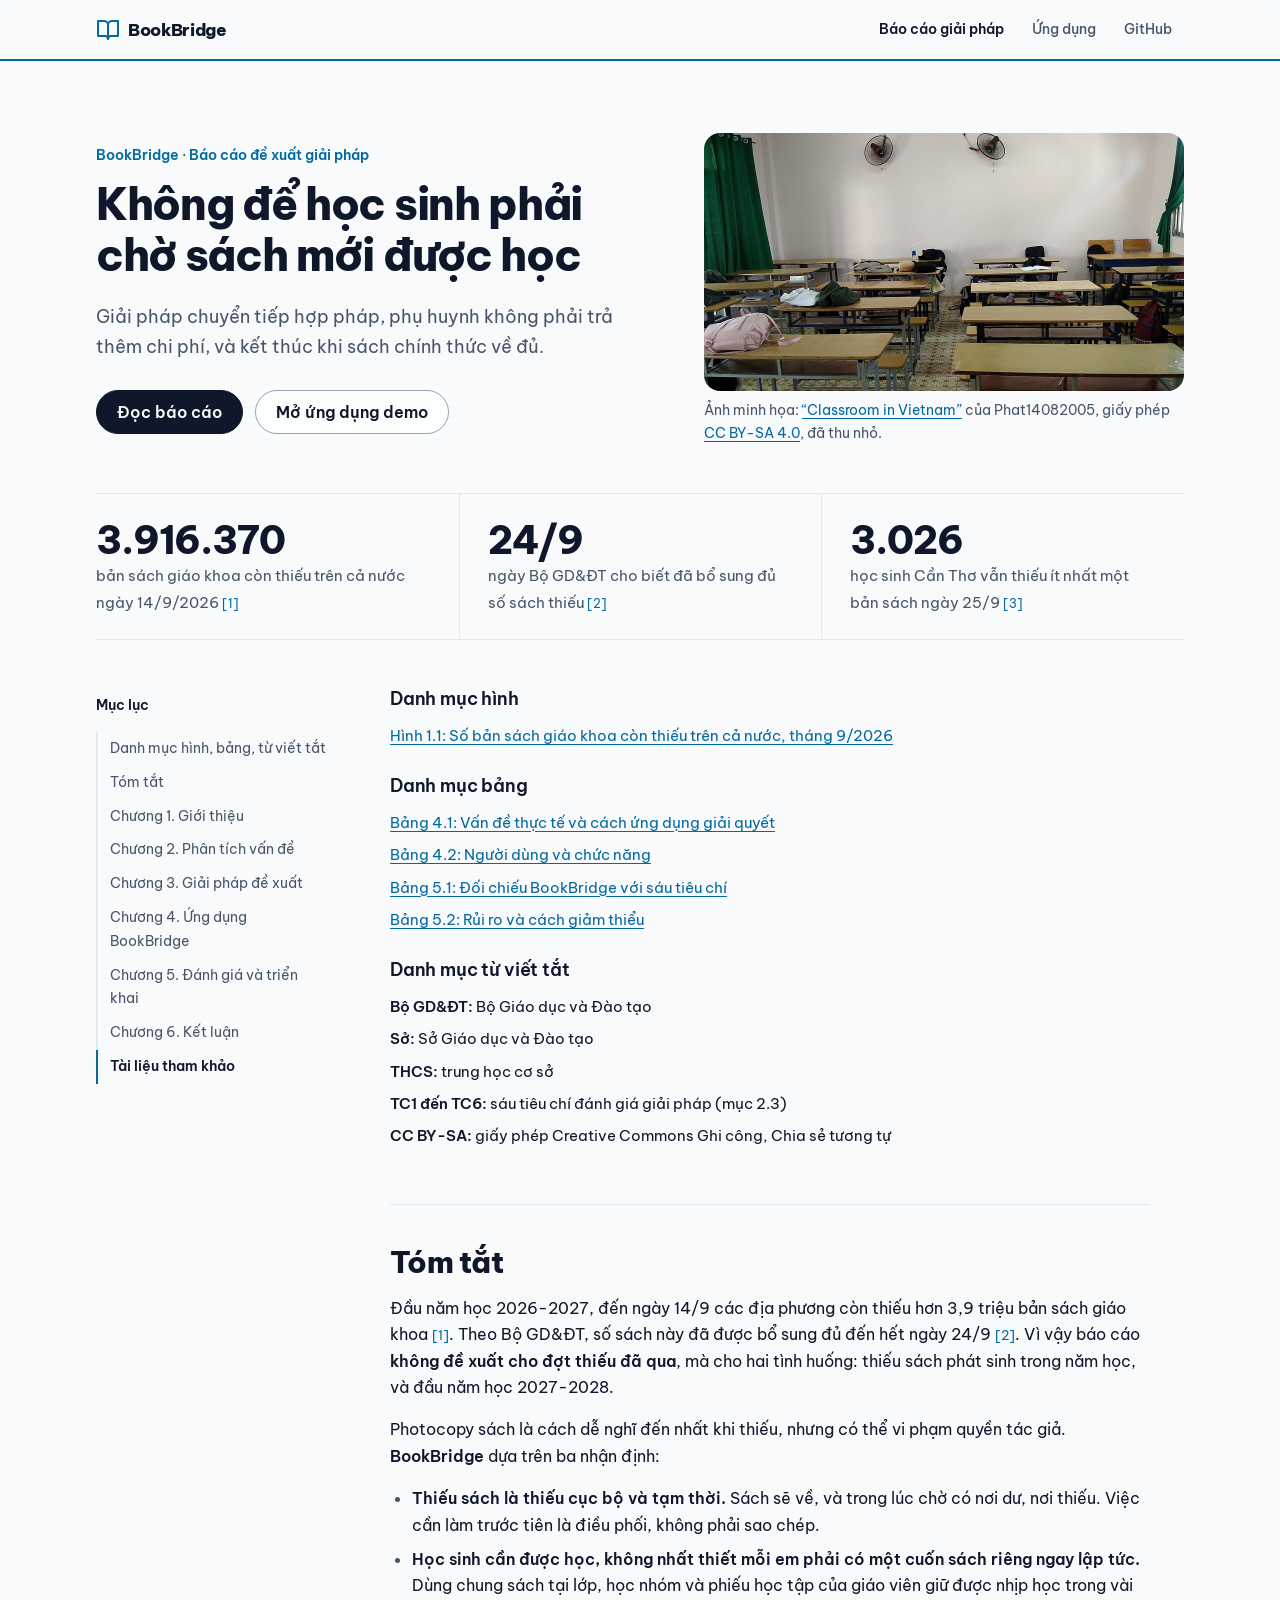
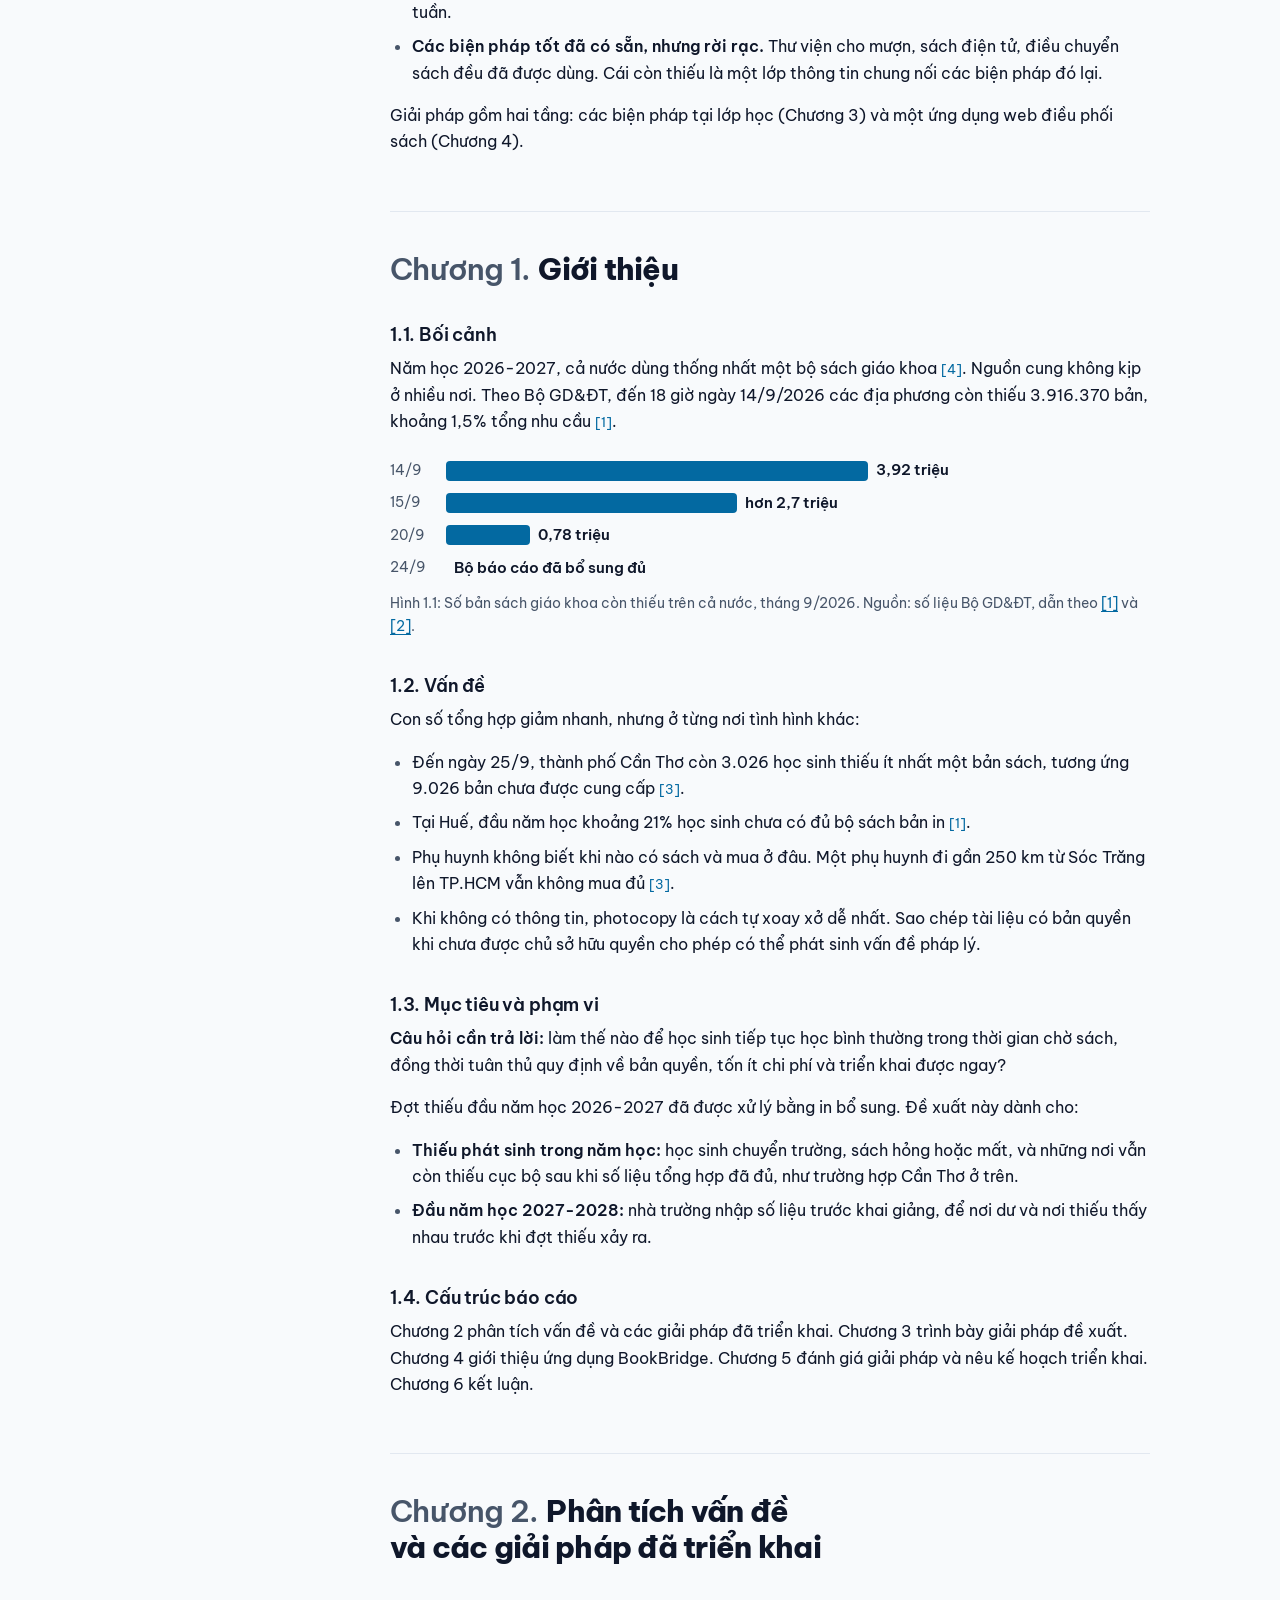
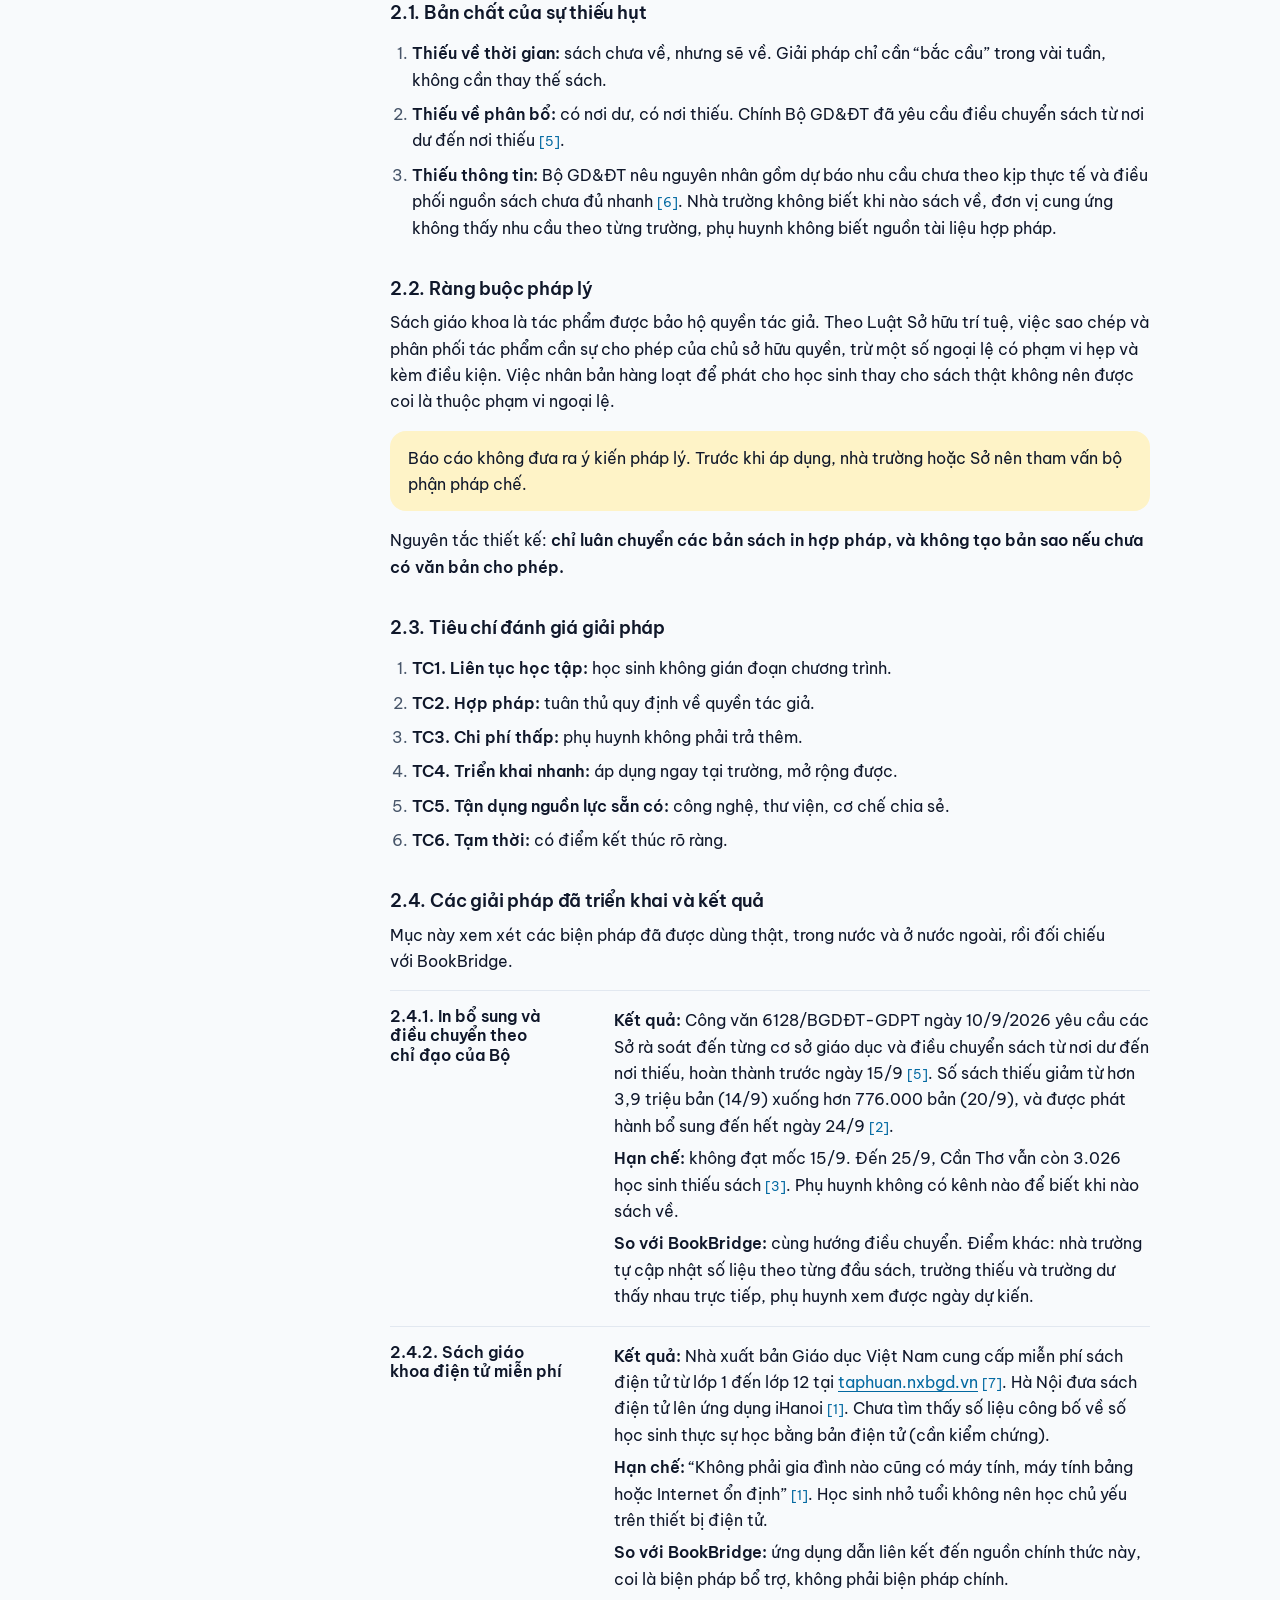
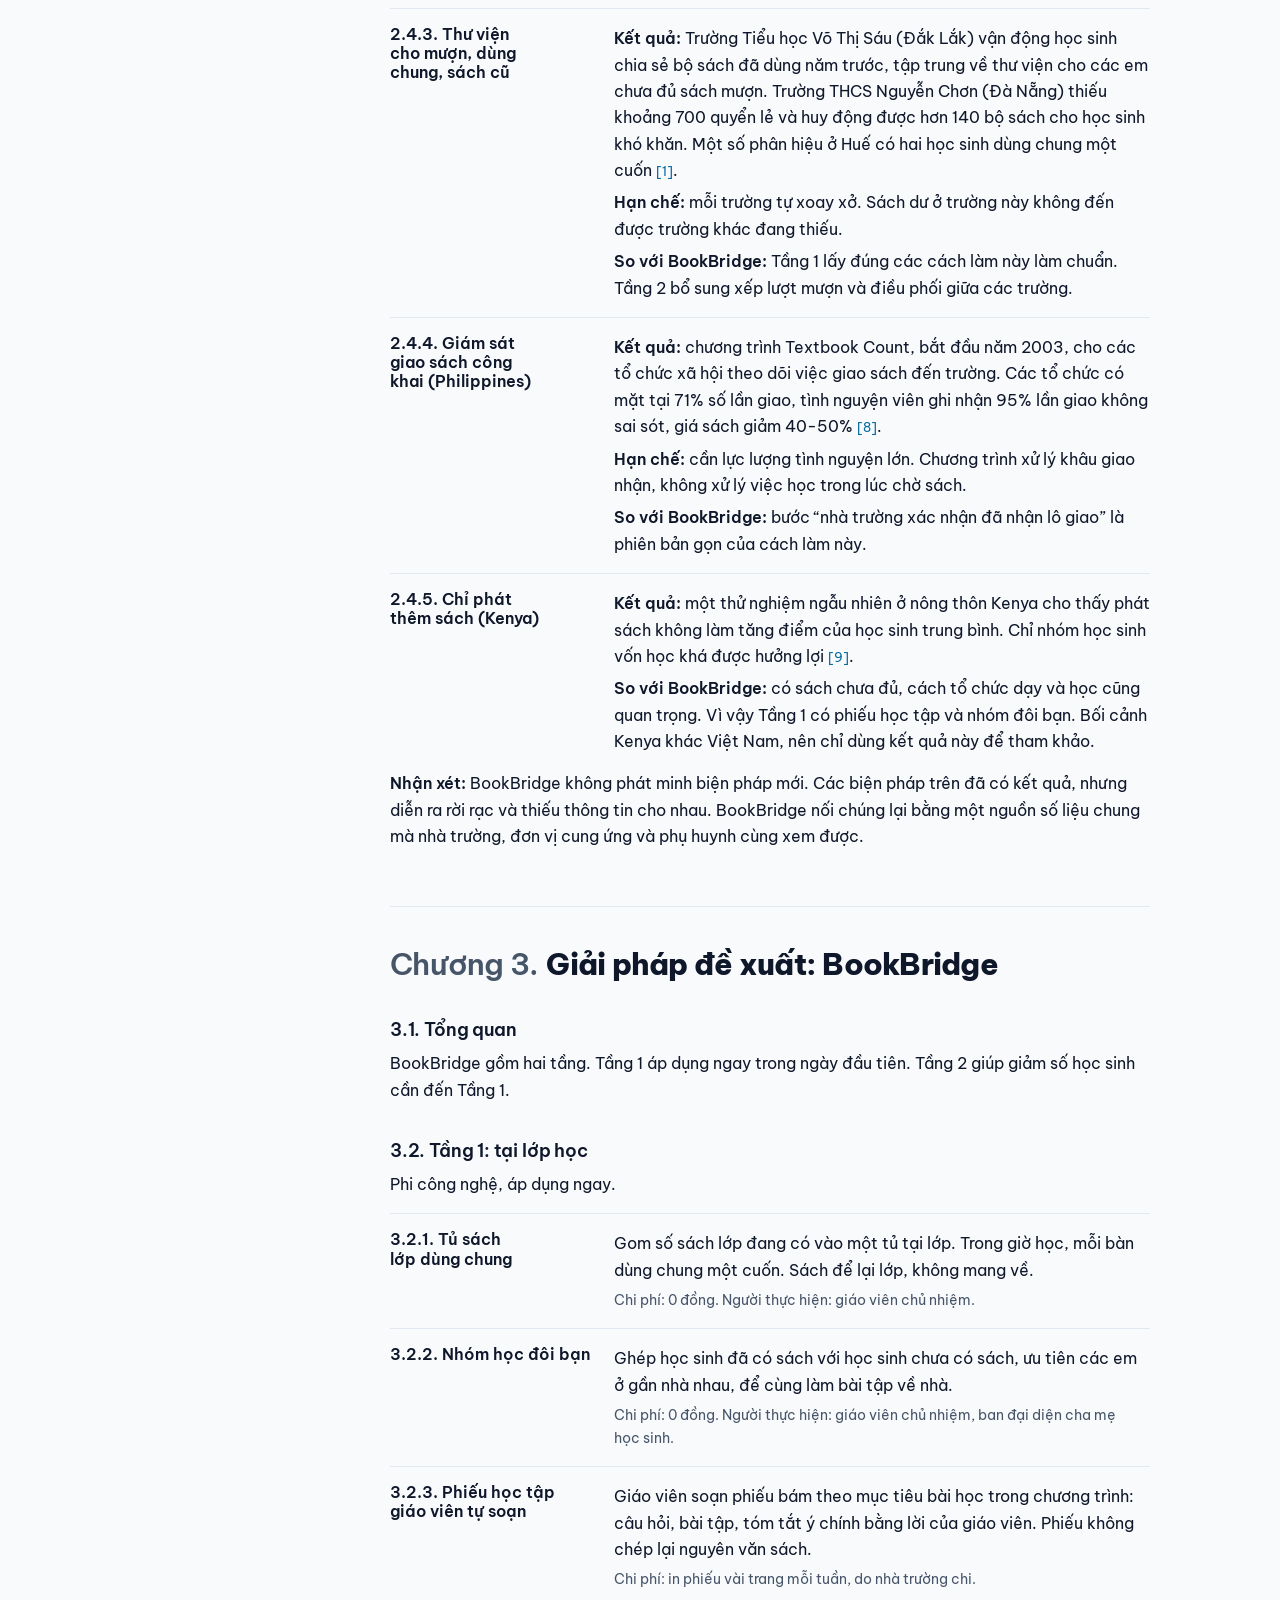
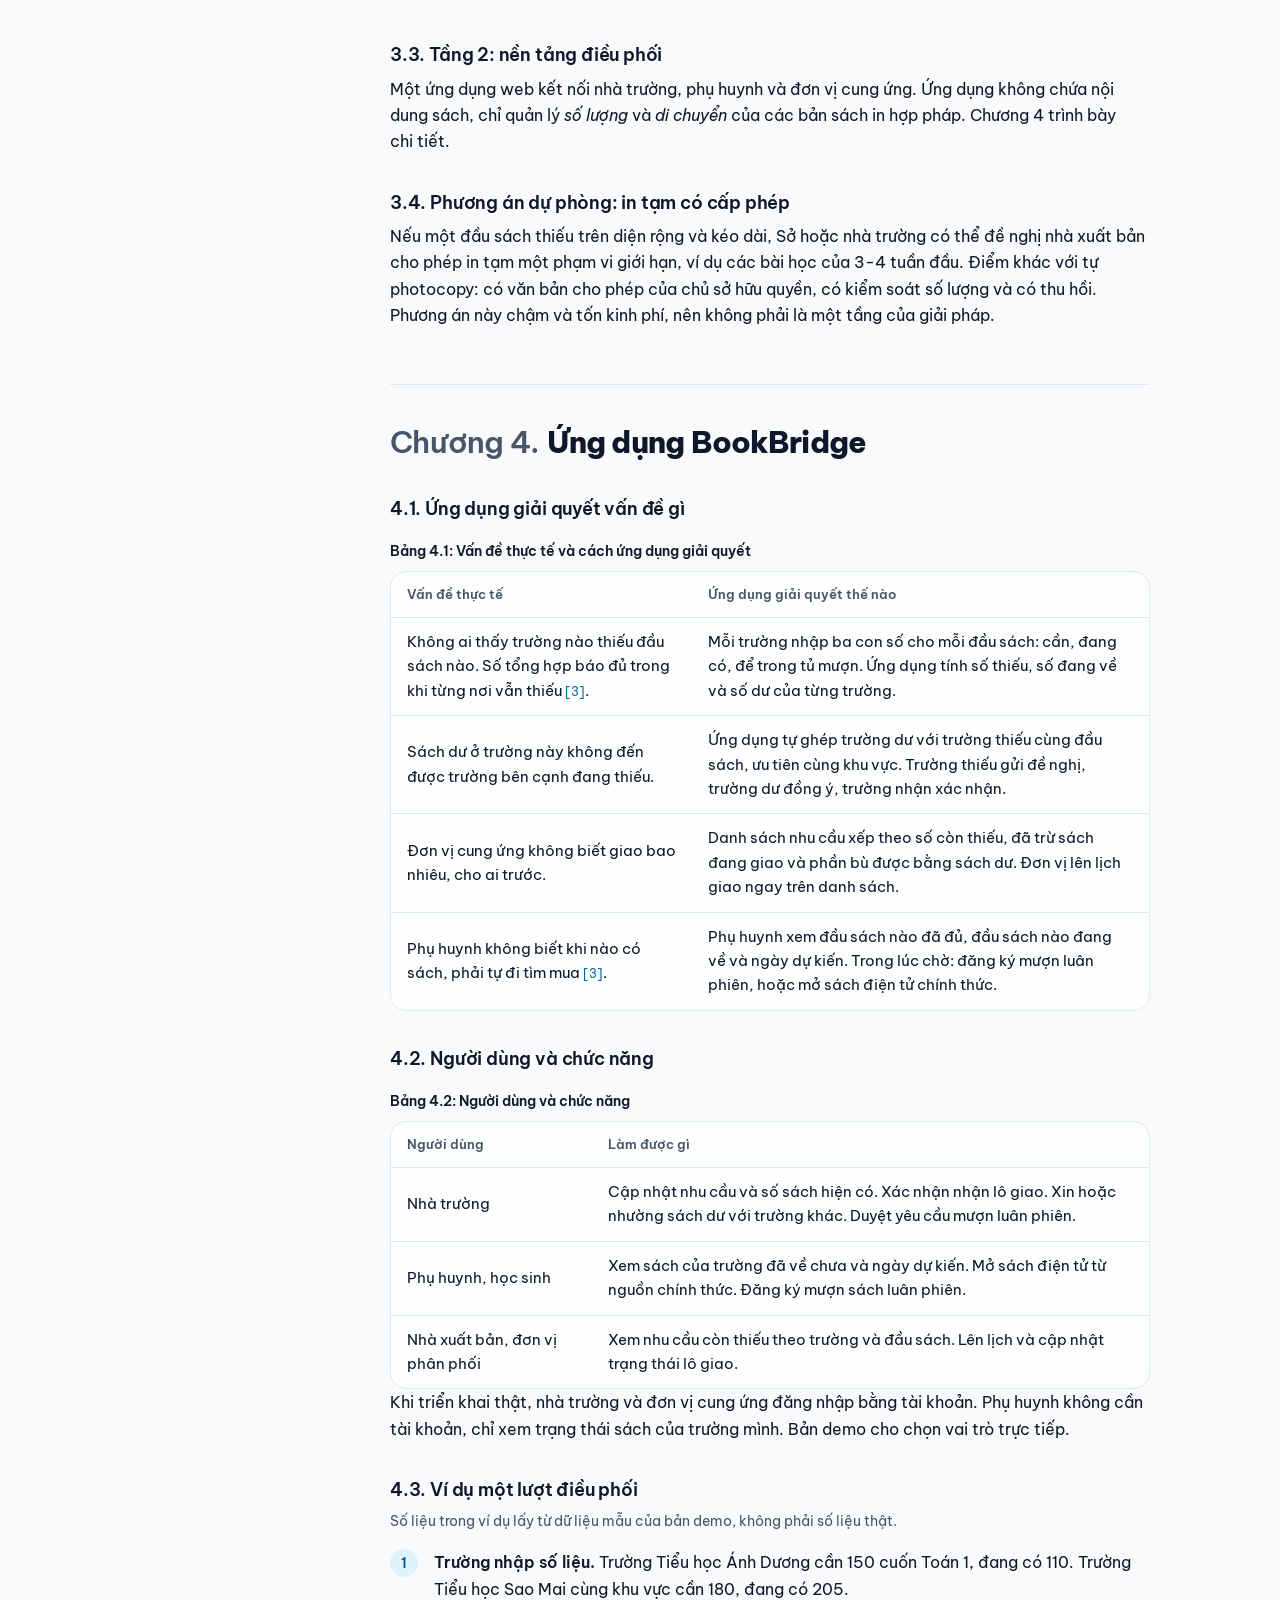
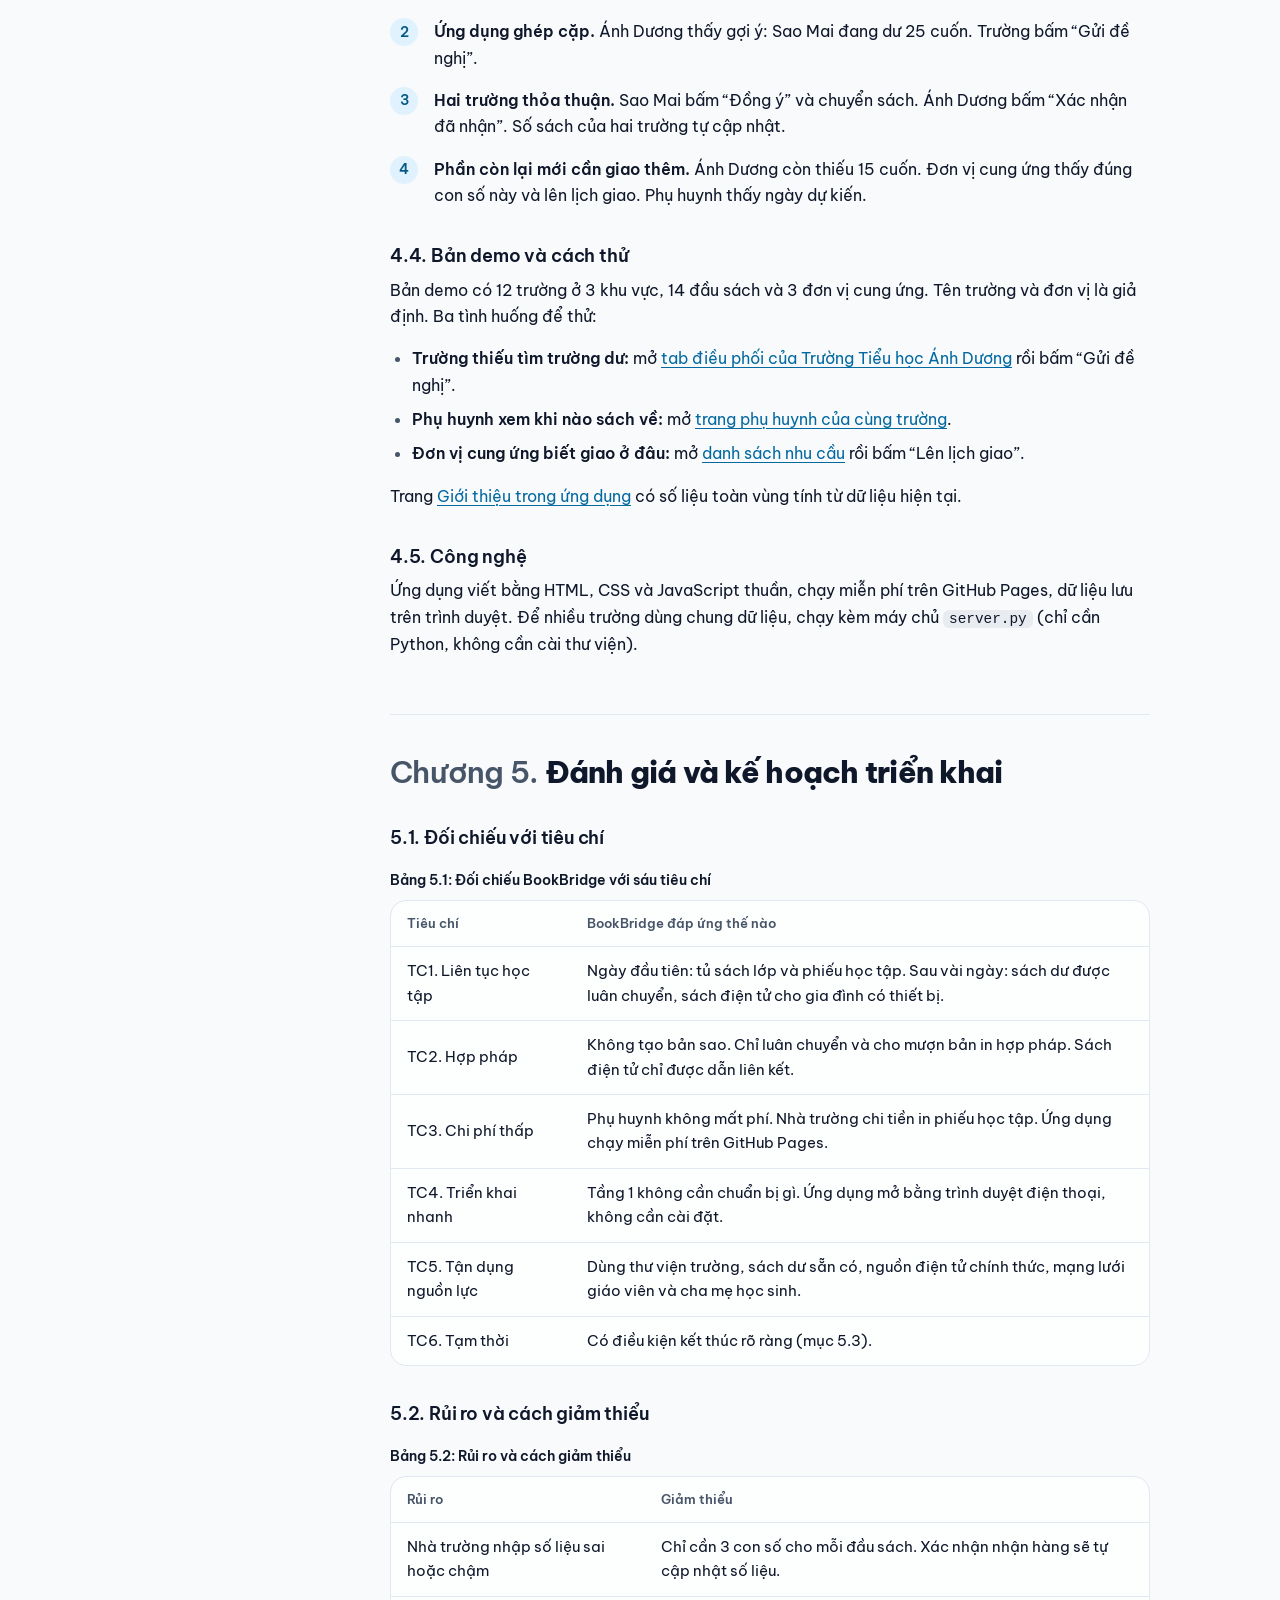
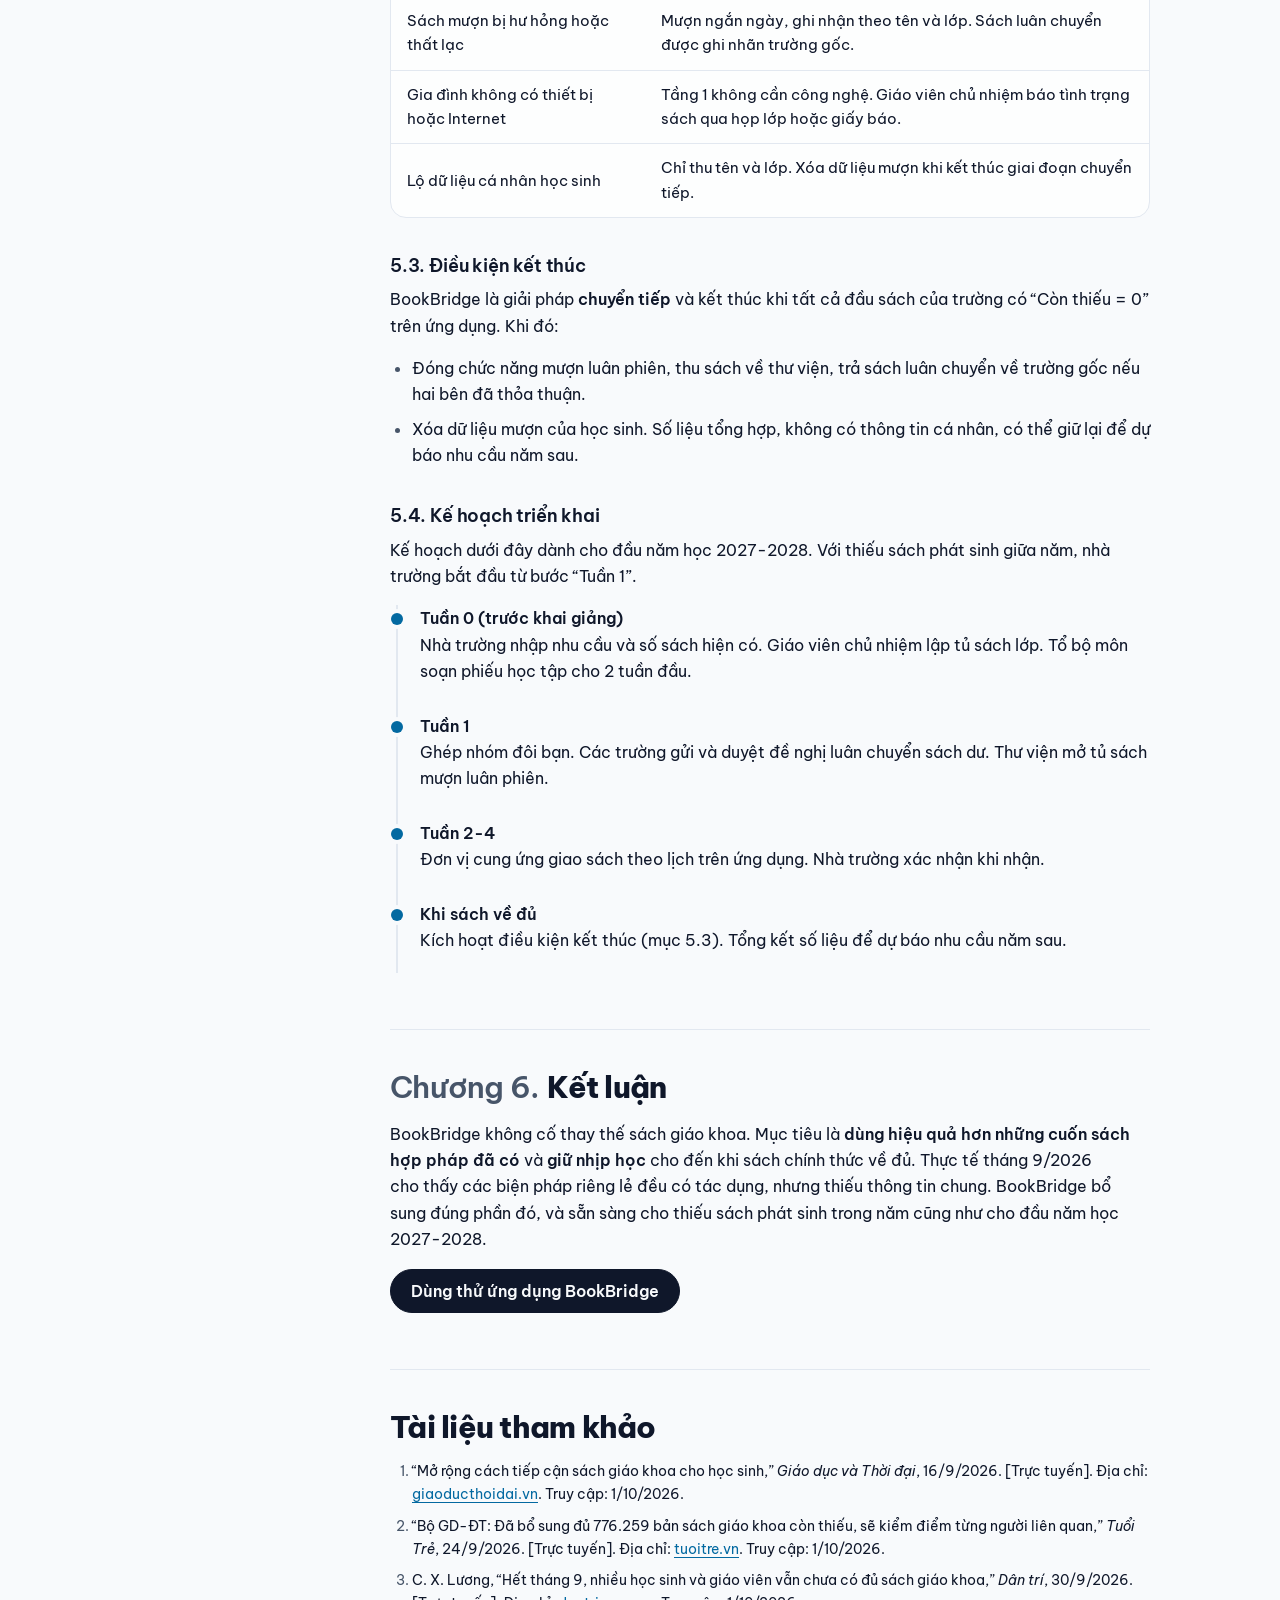
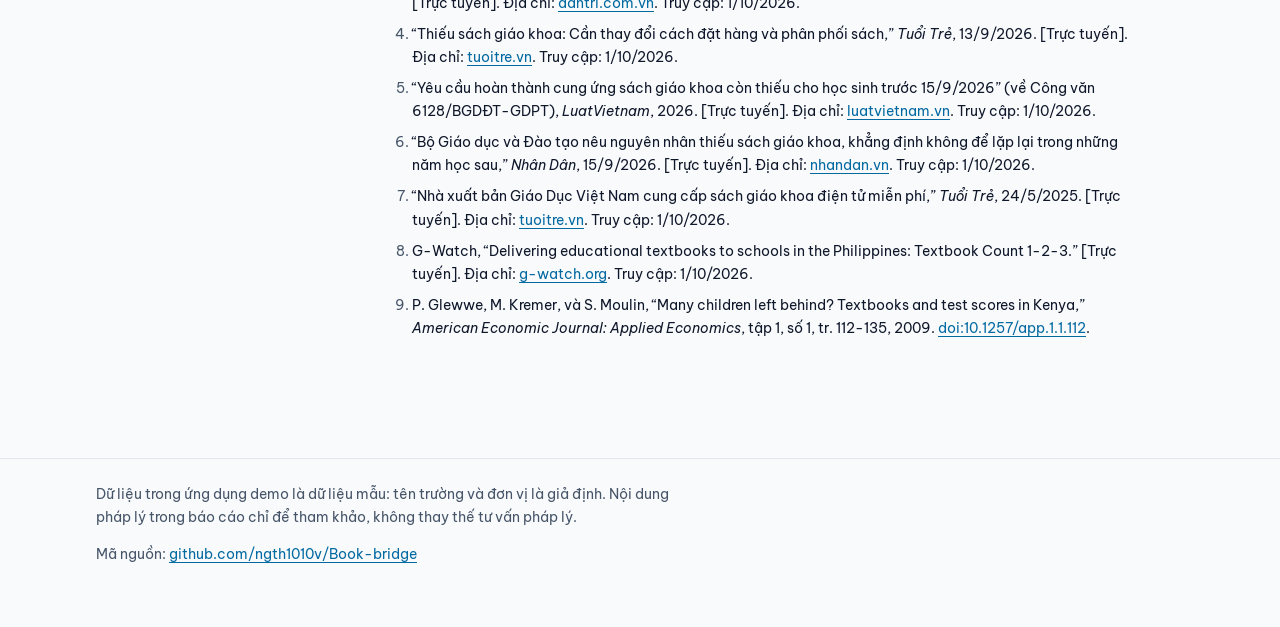
==== commit 548fc6f3: "[Chore][Book-bridge] point links at the renamed repository - The GitHub repository was renamed from " ====
--- a/index.html
+++ b/index.html
@@ -22,7 +22,7 @@
       <nav class="nav" aria-label="Điều hướng chính">
         <a href="index.html" aria-current="page">Báo cáo giải pháp</a>
         <a href="app.html">Ứng dụng</a>
-        <a href="https://github.com/ngth1010v/Supplying-textbook-solution" target="_blank" rel="noopener">GitHub</a>
+        <a href="https://github.com/ngth1010v/Book-bridge" target="_blank" rel="noopener">GitHub</a>
       </nav>
     </div>
   </header>
@@ -376,7 +376,7 @@
   <footer class="site-footer">
     <div class="container small muted">
       <p>Dữ liệu trong ứng dụng demo là dữ liệu mẫu: tên trường và đơn vị là giả định. Nội dung pháp lý trong báo cáo chỉ để tham khảo, không thay thế tư vấn pháp lý.</p>
-      <p>Mã nguồn: <a href="https://github.com/ngth1010v/Supplying-textbook-solution" target="_blank" rel="noopener">github.com/ngth1010v/Supplying-textbook-solution</a></p>
+      <p>Mã nguồn: <a href="https://github.com/ngth1010v/Book-bridge" target="_blank" rel="noopener">github.com/ngth1010v/Book-bridge</a></p>
     </div>
   </footer>
   <script>
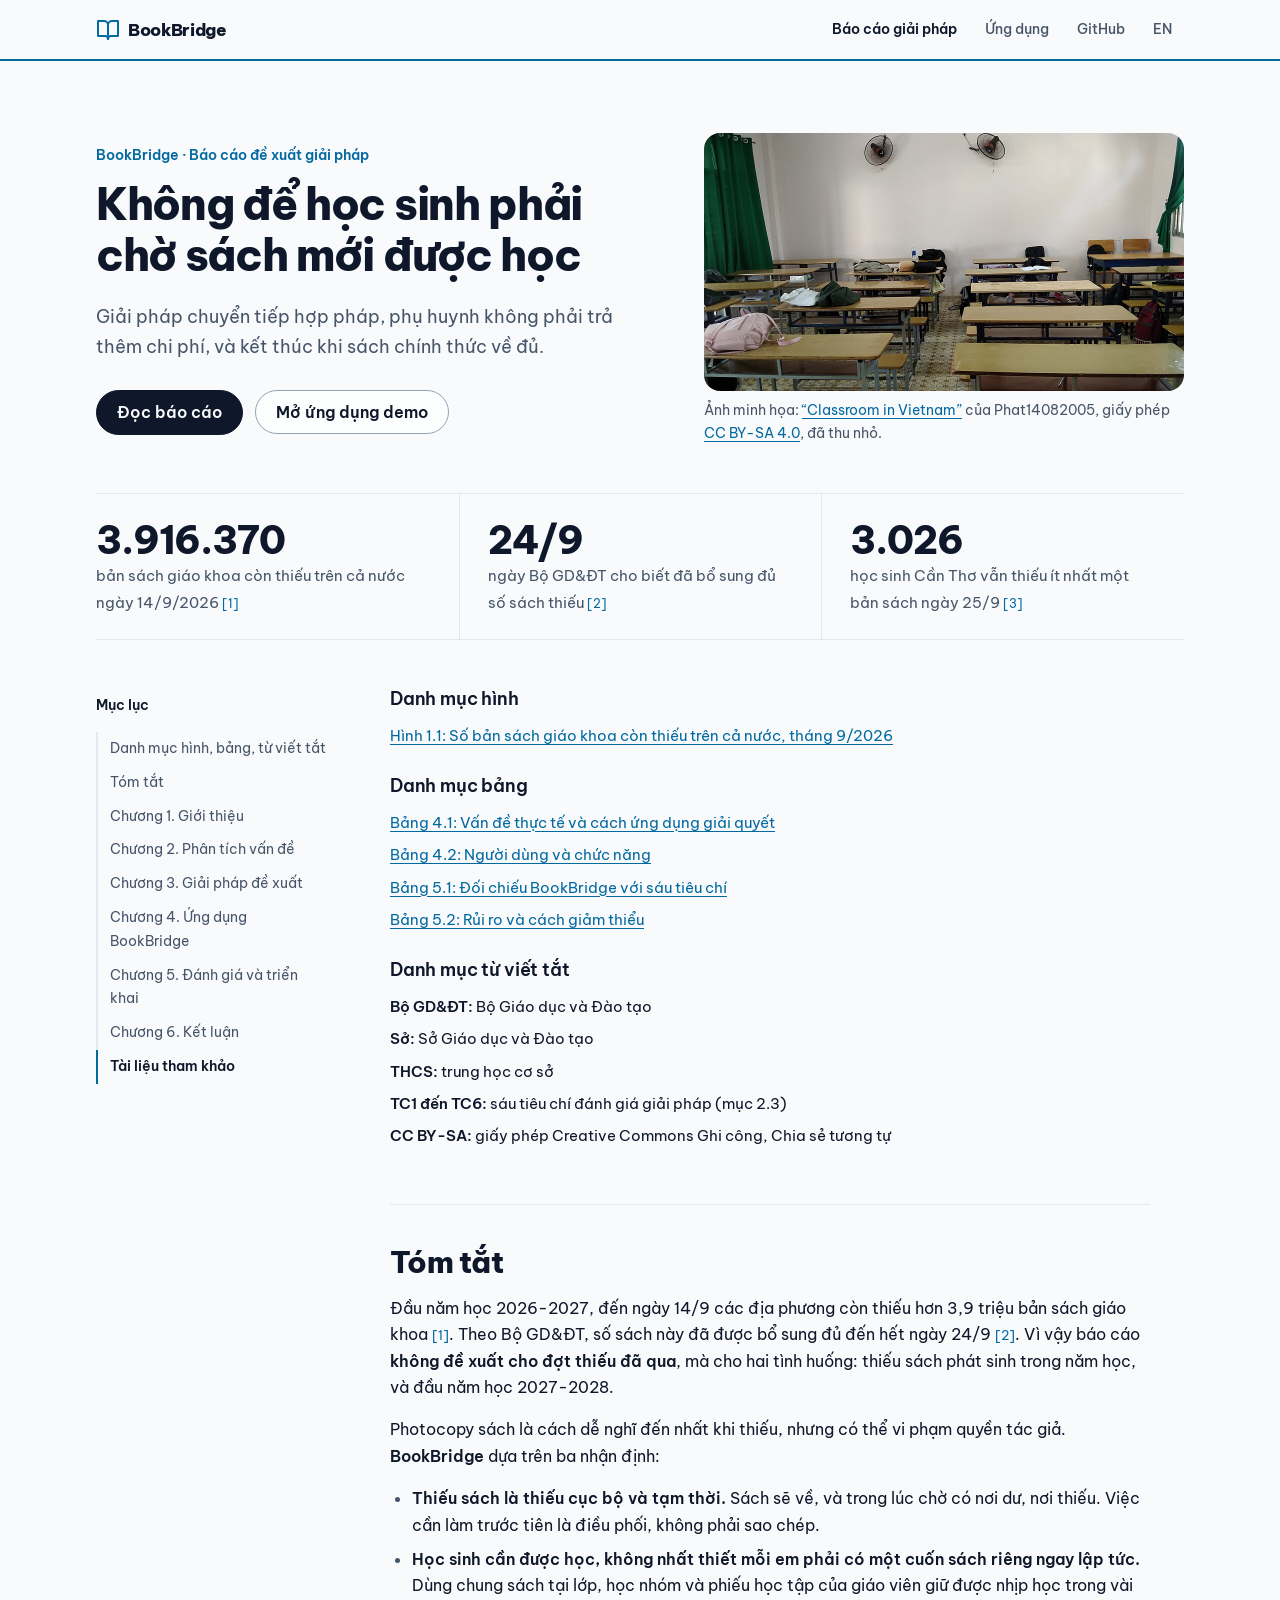
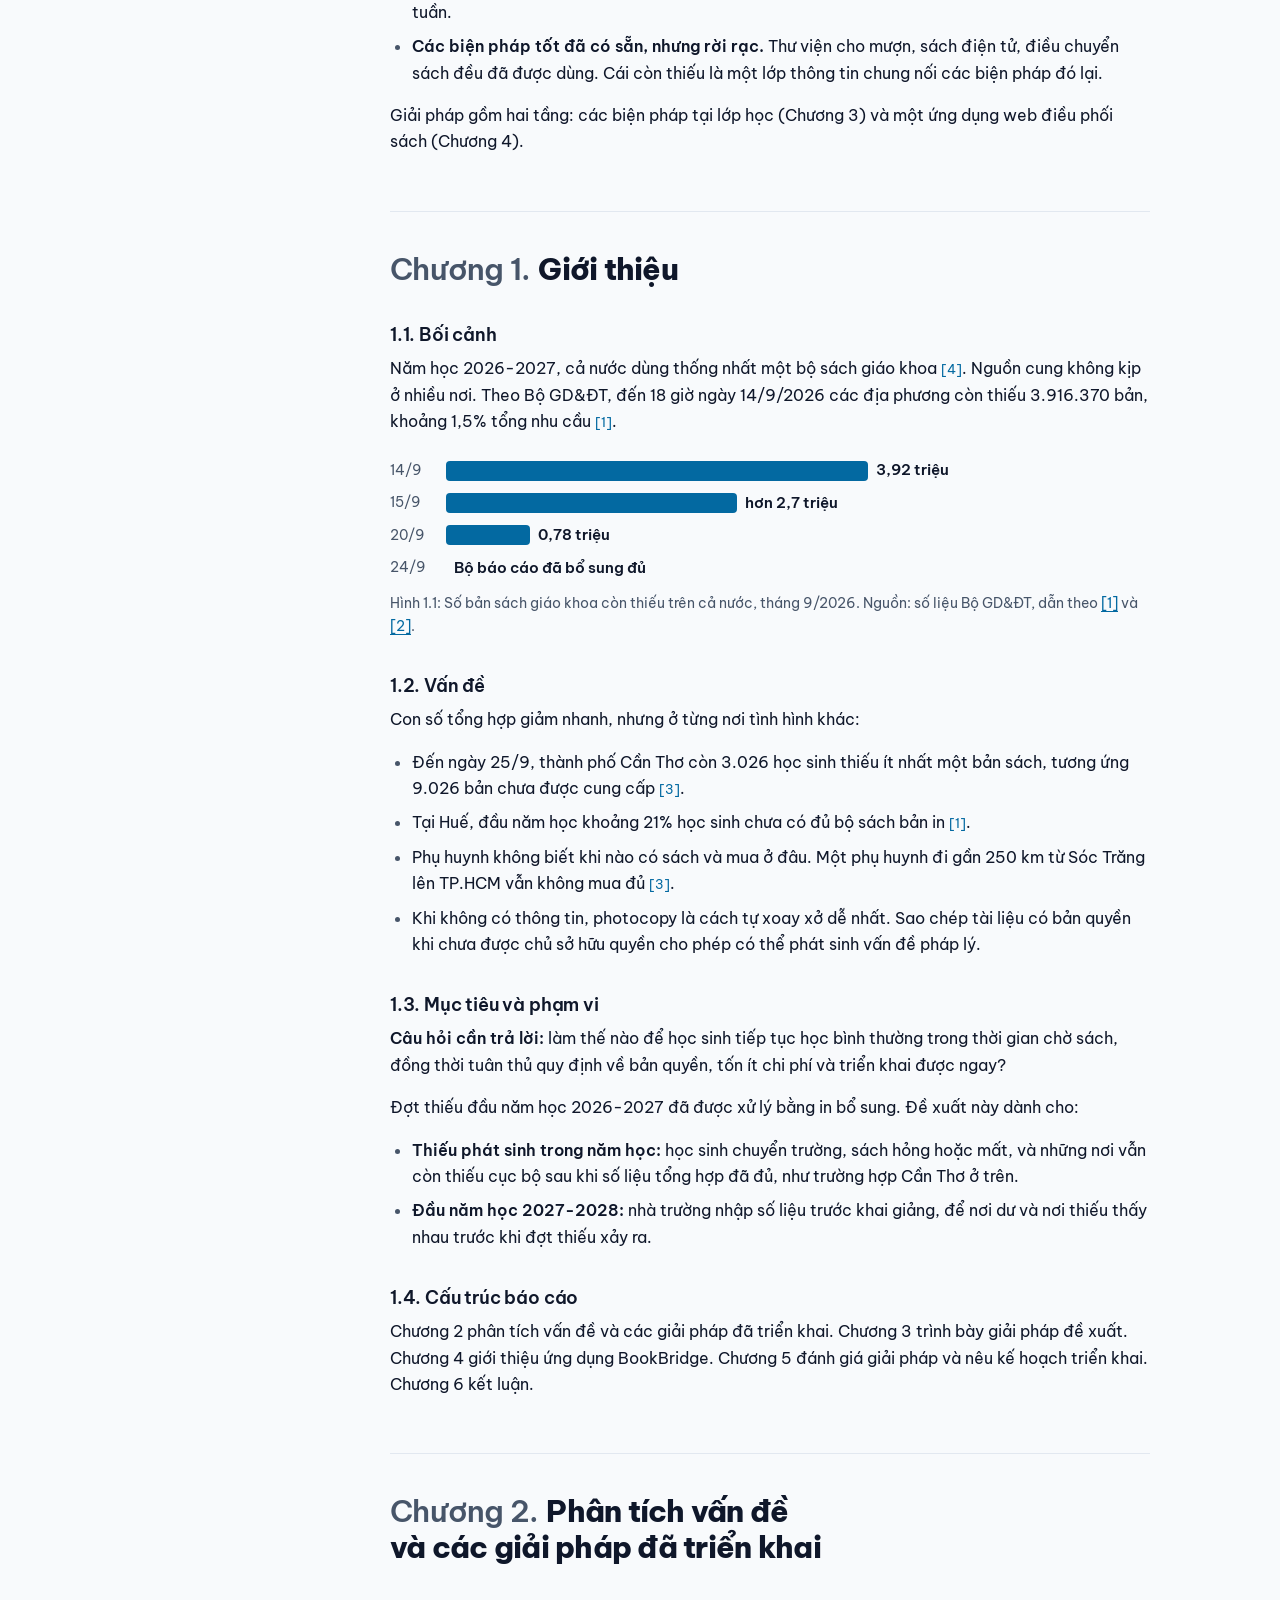
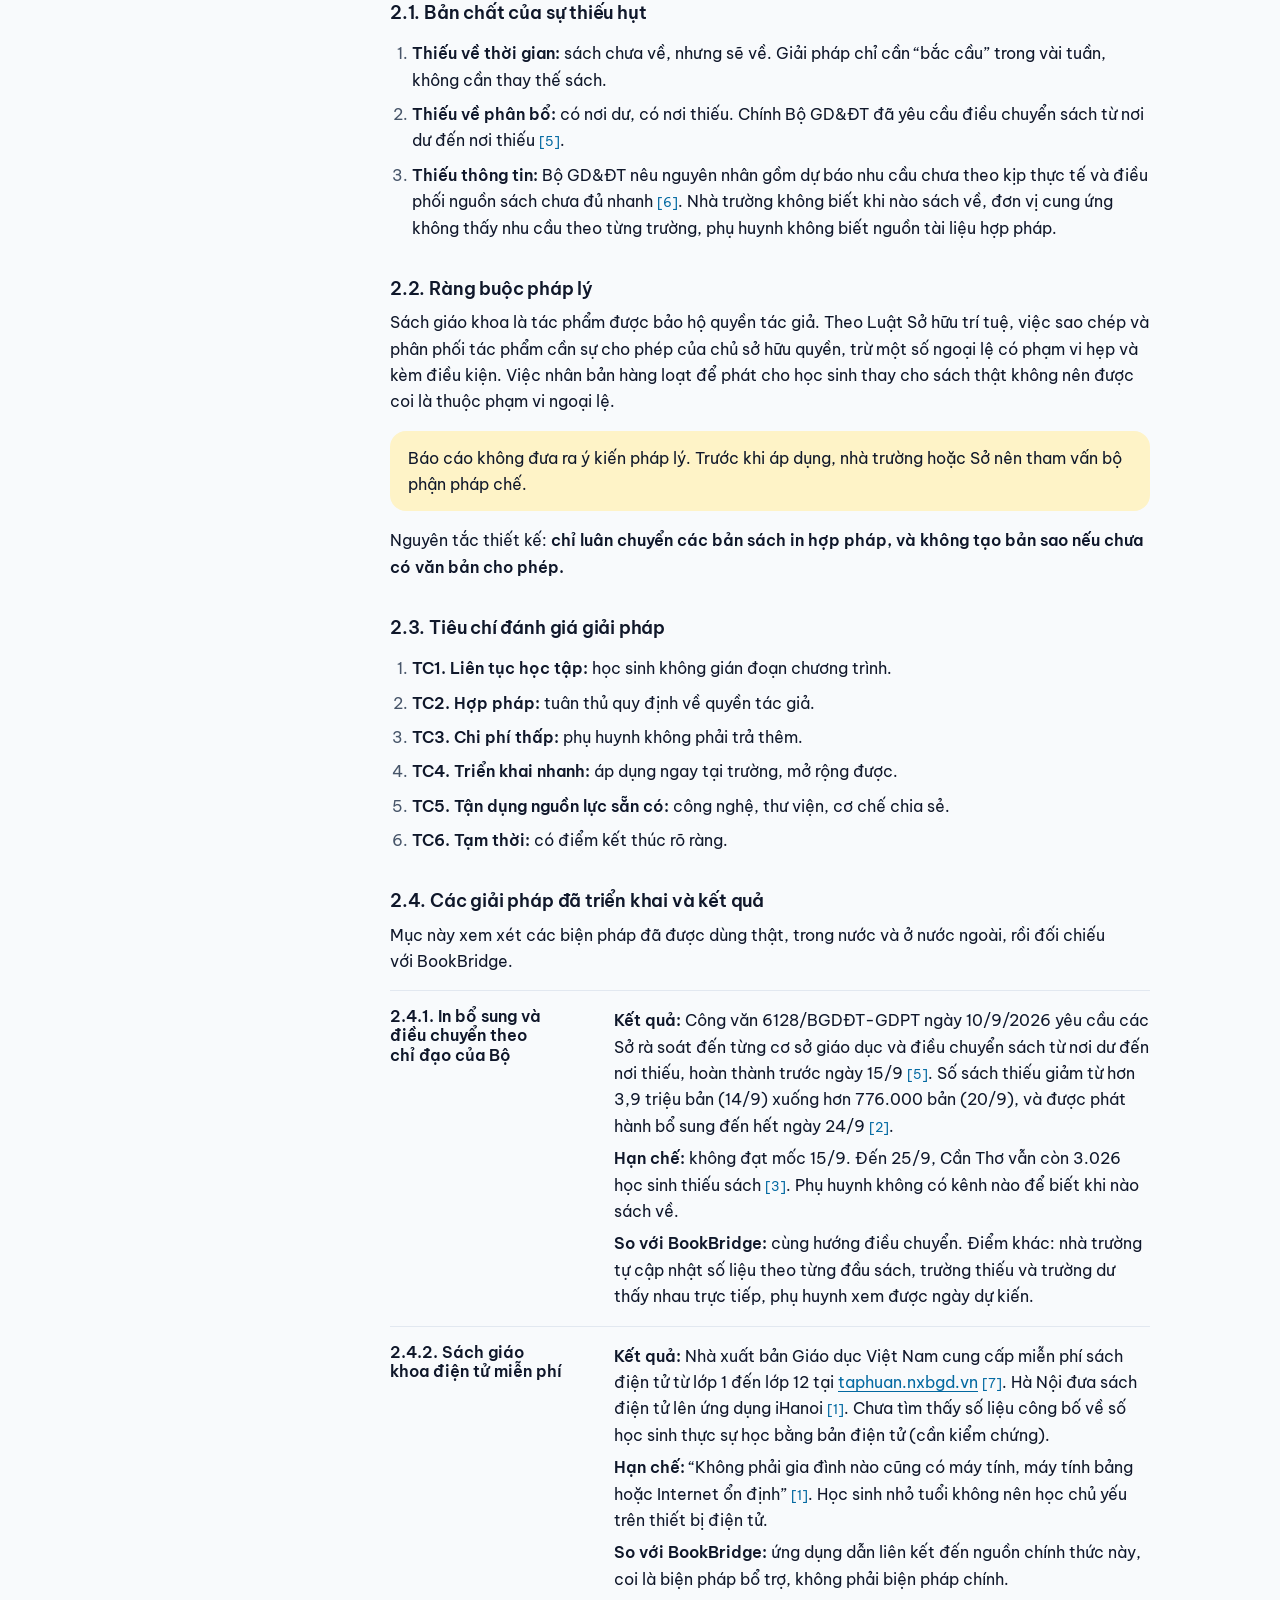
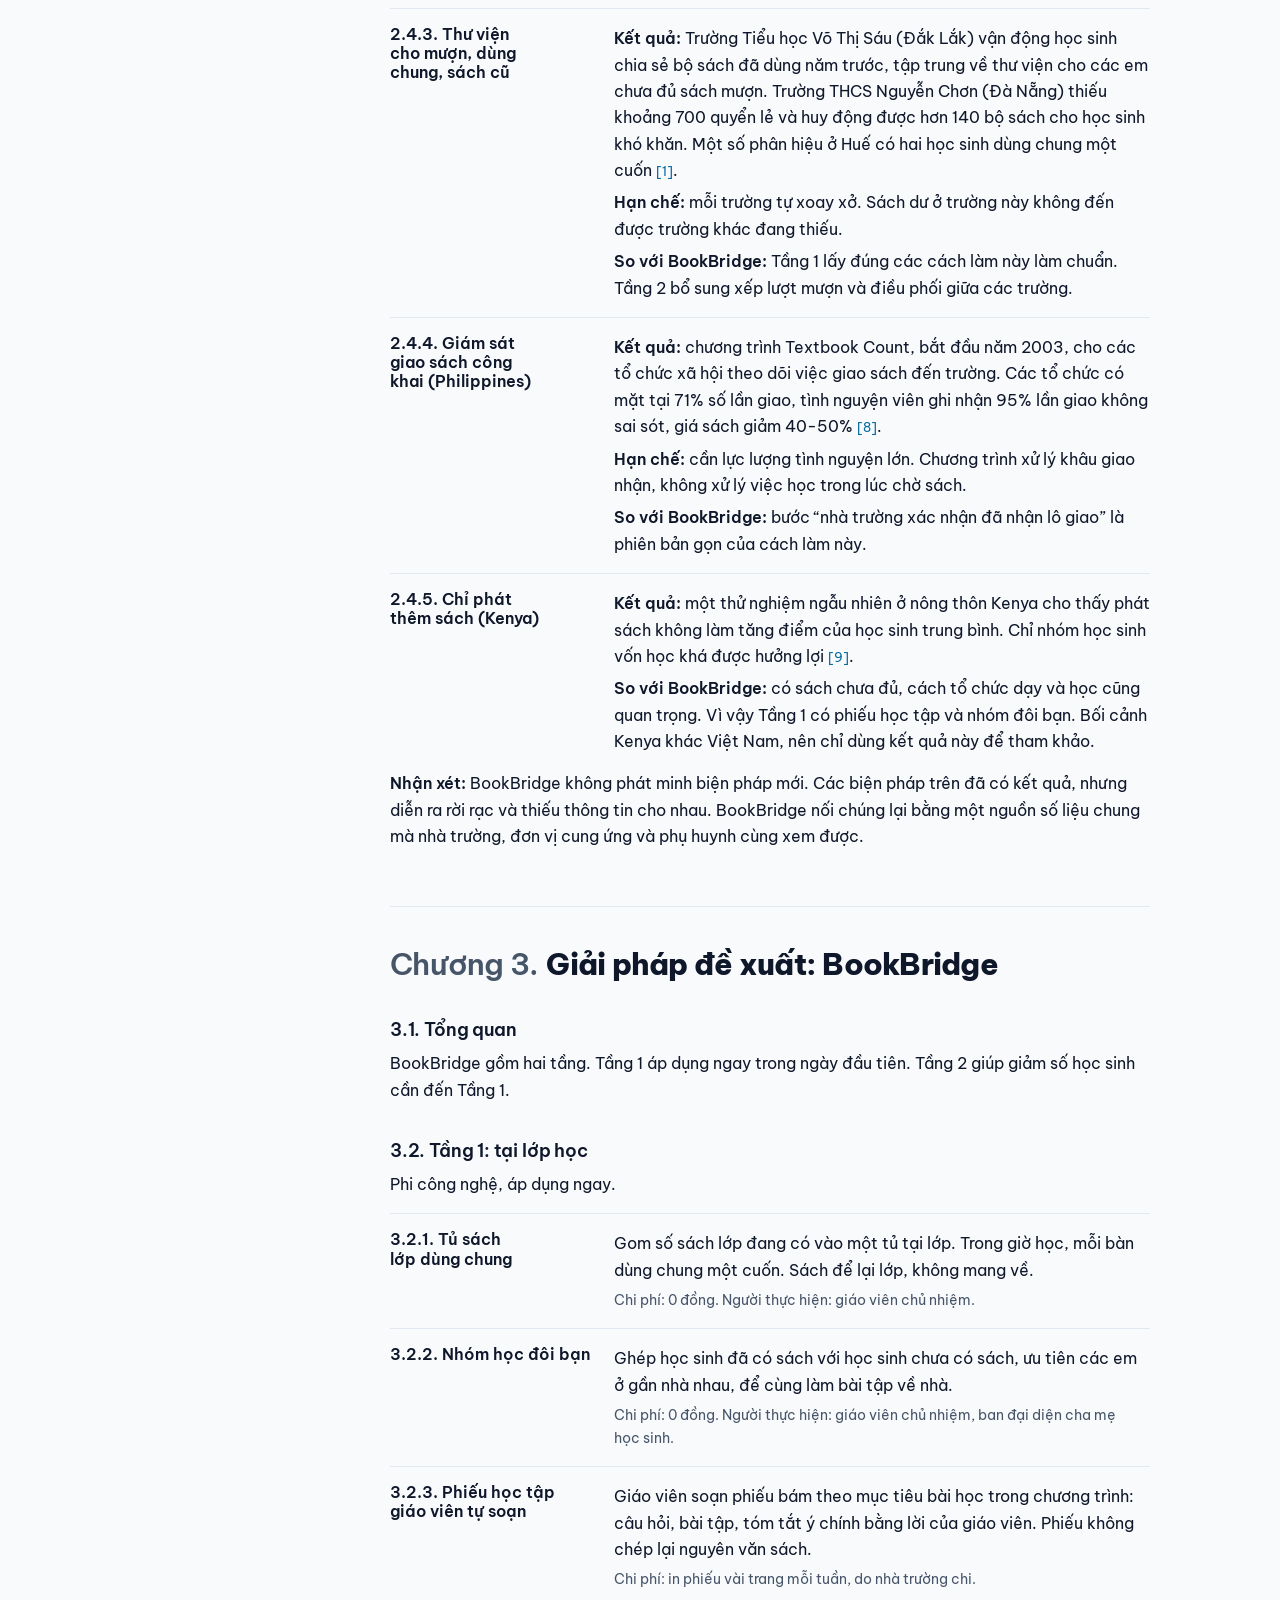
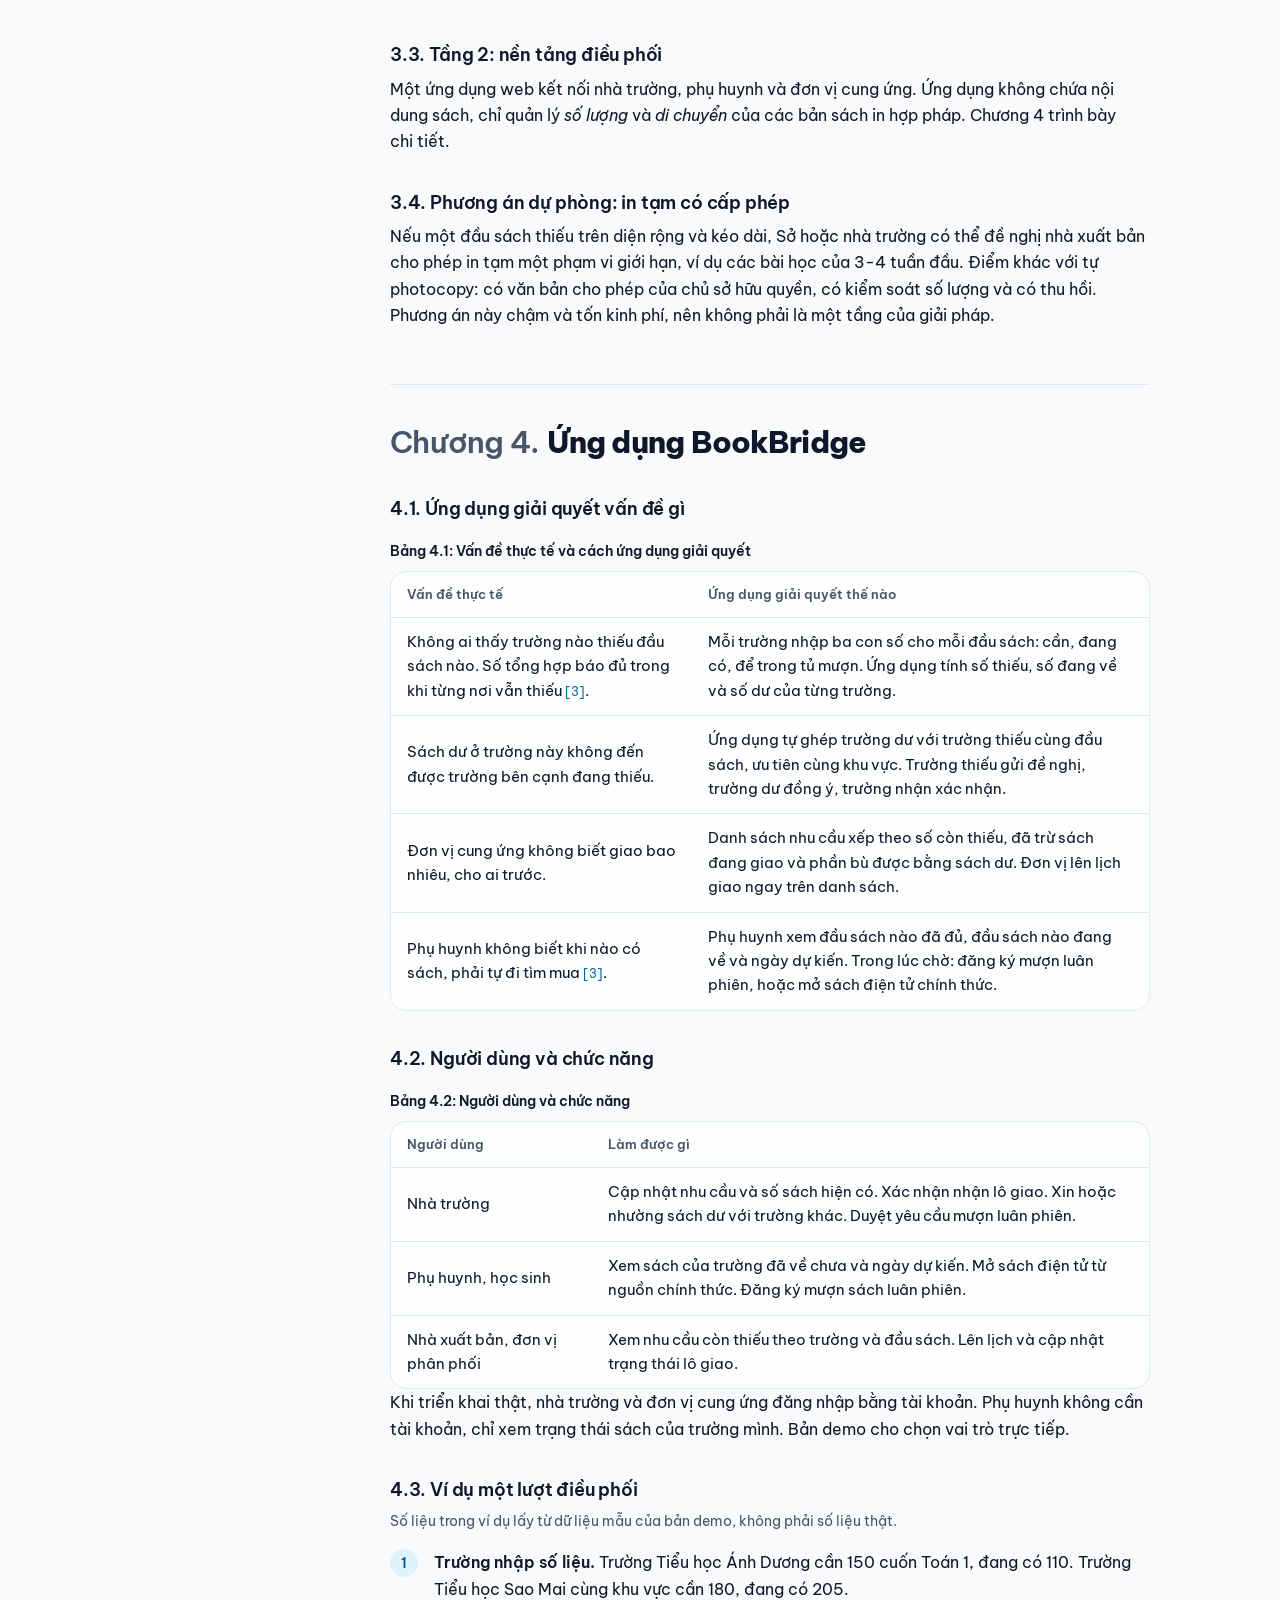
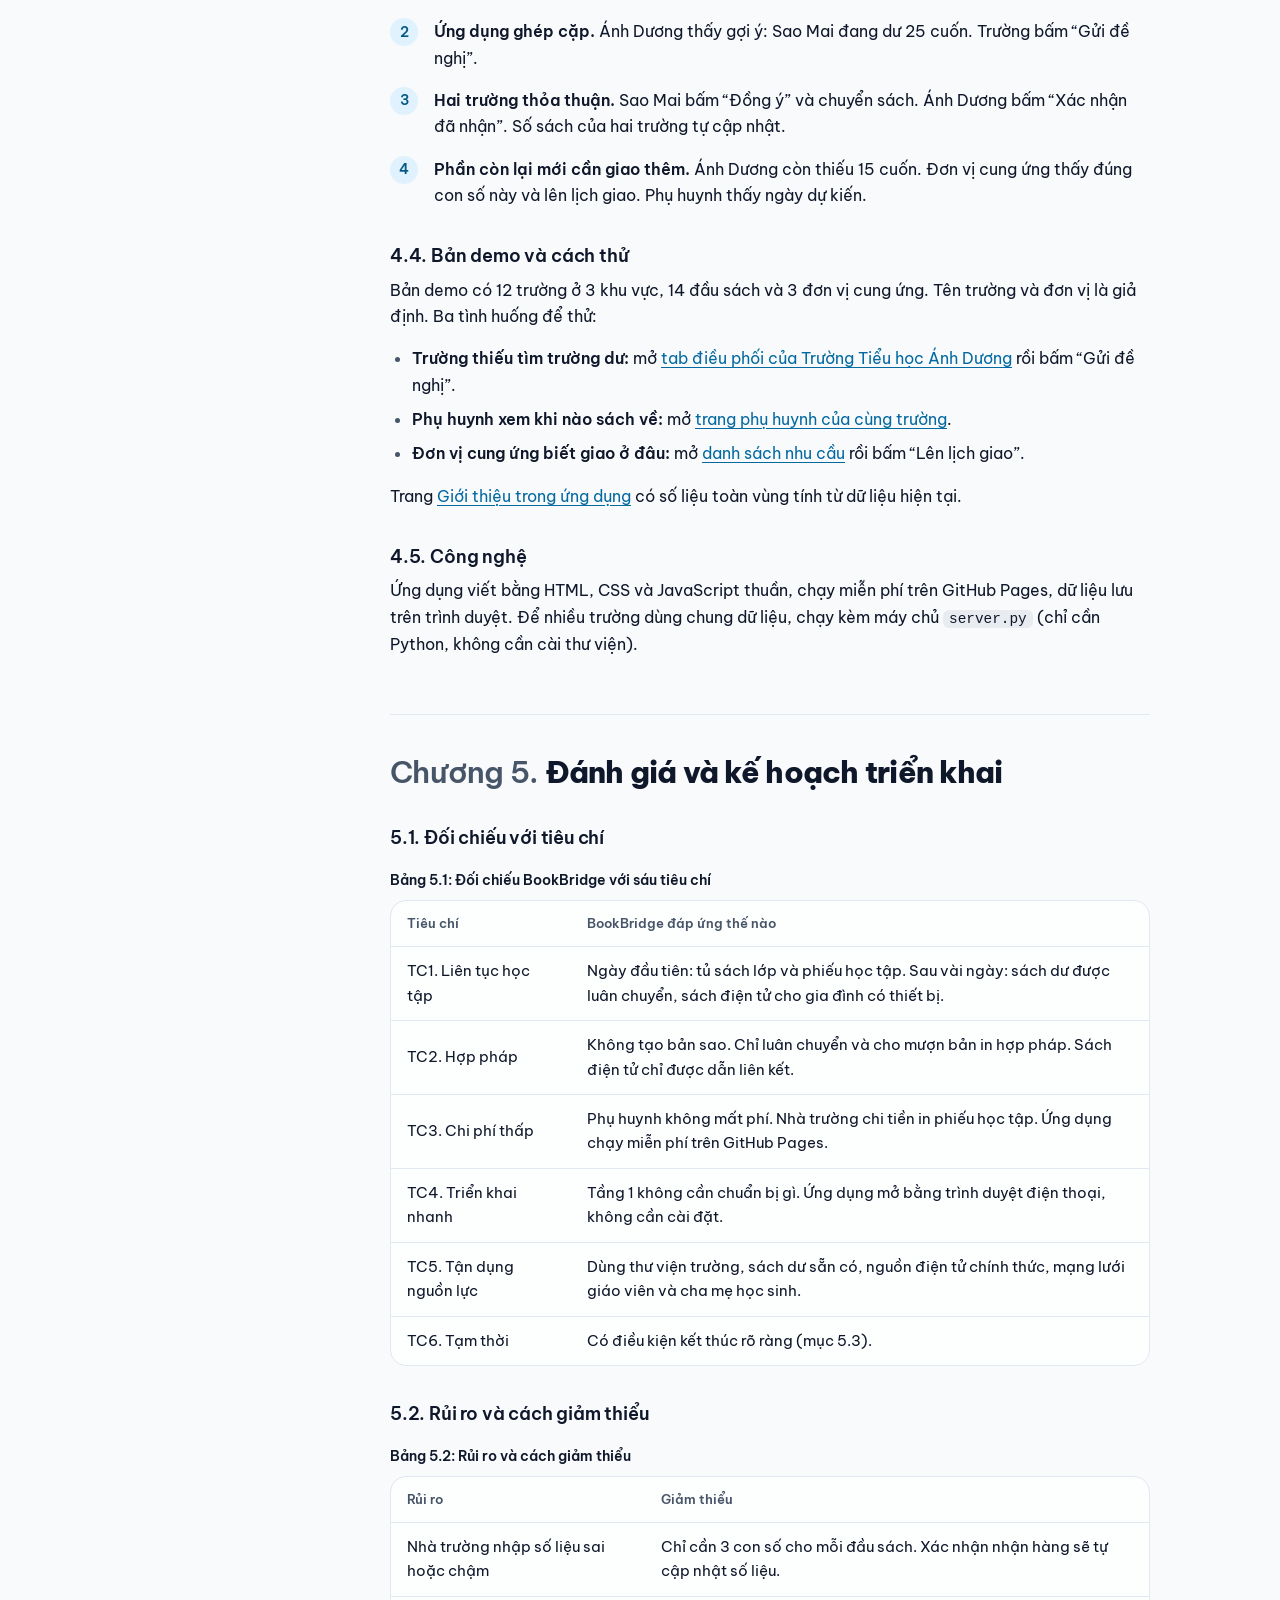
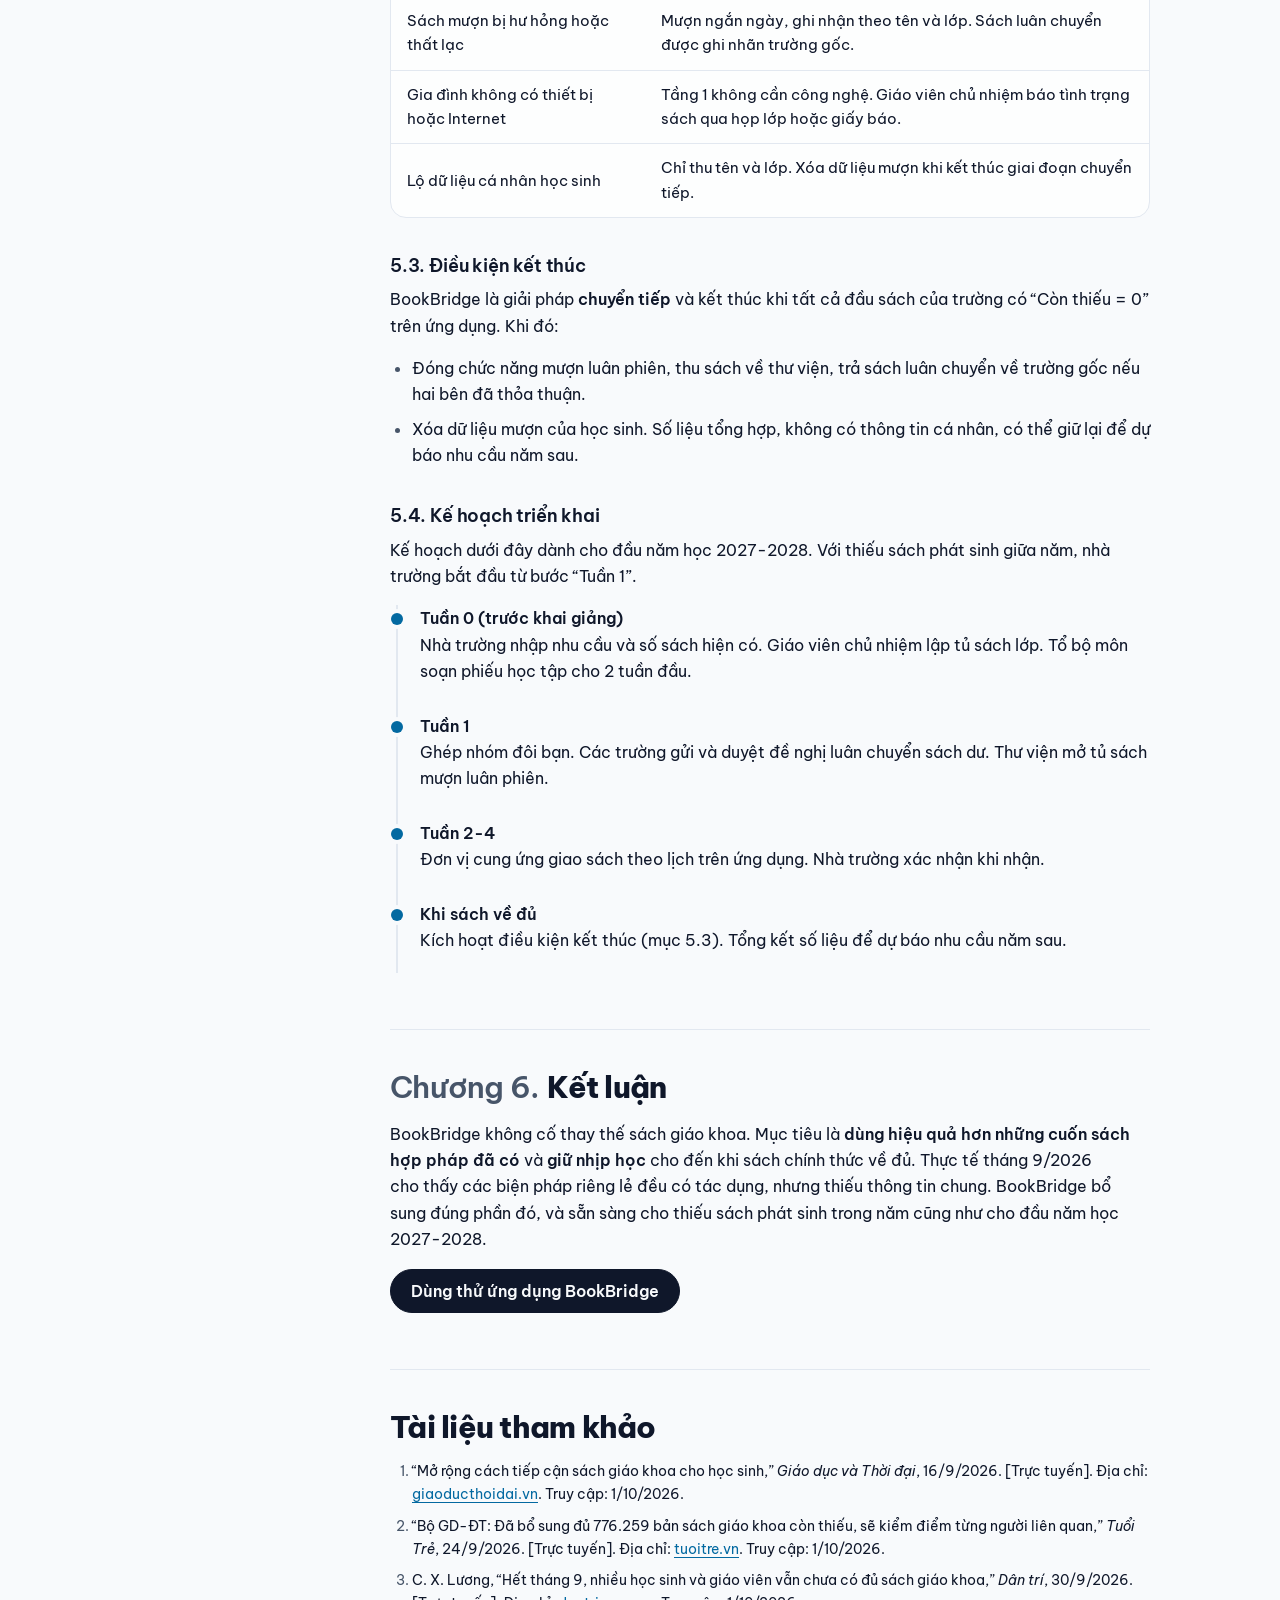
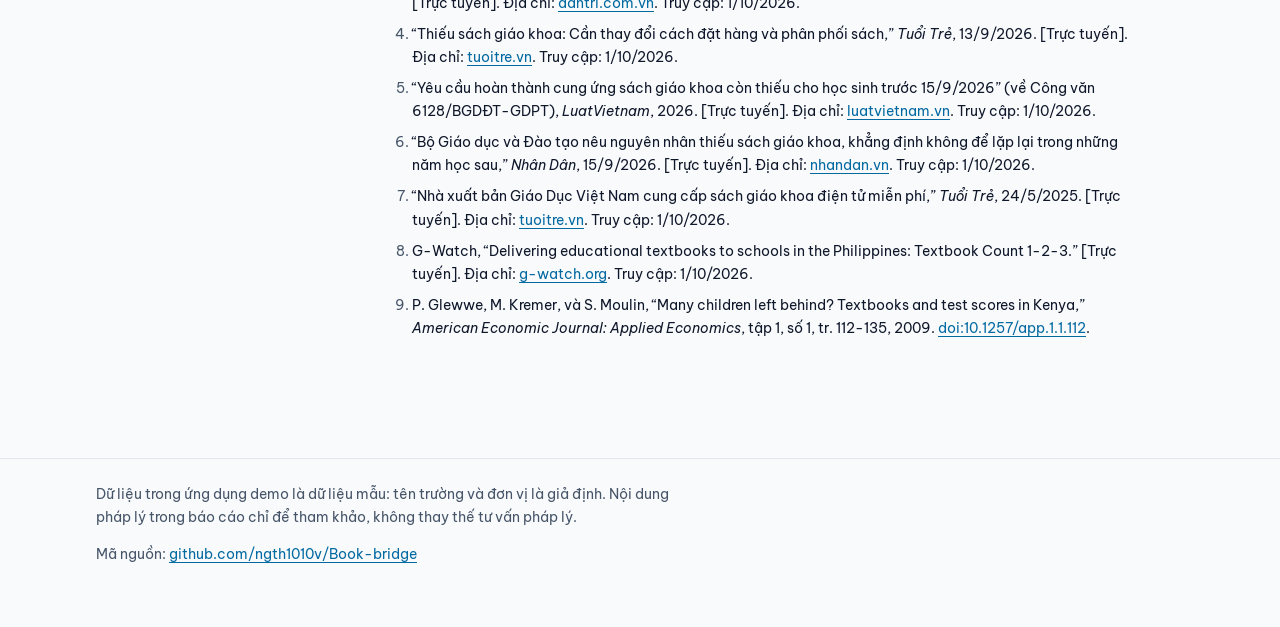
==== commit 517251d3: "[Feat][Book-bridge] add English alongside Vietnamese for the report and the app - Report: add index." ====
--- a/index.html
+++ b/index.html
@@ -9,6 +9,8 @@
   <link rel="preconnect" href="https://fonts.gstatic.com" crossorigin>
   <link rel="stylesheet" href="https://fonts.googleapis.com/css2?family=Be+Vietnam+Pro:wght@400;500;600;800&display=swap">
   <link rel="icon" href="data:image/svg+xml,%3Csvg xmlns='http://www.w3.org/2000/svg' viewBox='0 0 24 24' fill='none' stroke='%231f4fbf' stroke-width='2' stroke-linecap='round' stroke-linejoin='round'%3E%3Cpath d='M2 3h6a4 4 0 0 1 4 4v14a3 3 0 0 0-3-3H2z'/%3E%3Cpath d='M22 3h-6a4 4 0 0 0-4 4v14a3 3 0 0 1 3-3h7z'/%3E%3C/svg%3E">
+  <link rel="alternate" hreflang="vi" href="index.html">
+  <link rel="alternate" hreflang="en" href="index.en.html">
   <link rel="stylesheet" href="styles.css">
 </head>
 <body>
@@ -21,8 +23,9 @@
       </a>
       <nav class="nav" aria-label="Điều hướng chính">
         <a href="index.html" aria-current="page">Báo cáo giải pháp</a>
-        <a href="app.html">Ứng dụng</a>
+        <a href="app.html?lang=vi">Ứng dụng</a>
         <a href="https://github.com/ngth1010v/Book-bridge" target="_blank" rel="noopener">GitHub</a>
+        <a href="index.en.html" lang="en" hreflang="en" aria-label="Switch to English">EN</a>
       </nav>
     </div>
   </header>
@@ -36,7 +39,7 @@
           <p class="lead">Giải pháp chuyển tiếp hợp pháp, phụ huynh không phải trả thêm chi phí, và kết thúc khi sách chính thức về đủ.</p>
           <div class="actions">
             <a class="btn btn-primary" href="#tom-tat">Đọc báo cáo</a>
-            <a class="btn" href="app.html">Mở ứng dụng demo</a>
+            <a class="btn" href="app.html?lang=vi">Mở ứng dụng demo</a>
           </div>
         </div>
         <figure class="hero-photo">
@@ -290,11 +293,11 @@
         <h3>4.4. Bản demo và cách thử</h3>
         <p>Bản demo có 12 trường ở 3 khu vực, 14 đầu sách và 3 đơn vị cung ứng. Tên trường và đơn vị là giả định. Ba tình huống để thử:</p>
         <ul>
-          <li><strong>Trường thiếu tìm trường dư:</strong> mở <a href="app.html#school/s2/transfer">tab điều phối của Trường Tiểu học Ánh Dương</a> rồi bấm “Gửi đề nghị”.</li>
-          <li><strong>Phụ huynh xem khi nào sách về:</strong> mở <a href="app.html#parent/s2">trang phụ huynh của cùng trường</a>.</li>
-          <li><strong>Đơn vị cung ứng biết giao ở đâu:</strong> mở <a href="app.html#supplier/d1/demand">danh sách nhu cầu</a> rồi bấm “Lên lịch giao”.</li>
-        </ul>
-        <p>Trang <a href="app.html#about">Giới thiệu trong ứng dụng</a> có số liệu toàn vùng tính từ dữ liệu hiện tại.</p>
+          <li><strong>Trường thiếu tìm trường dư:</strong> mở <a href="app.html?lang=vi#school/s2/transfer">tab điều phối của Trường Tiểu học Ánh Dương</a> rồi bấm “Gửi đề nghị”.</li>
+          <li><strong>Phụ huynh xem khi nào sách về:</strong> mở <a href="app.html?lang=vi#parent/s2">trang phụ huynh của cùng trường</a>.</li>
+          <li><strong>Đơn vị cung ứng biết giao ở đâu:</strong> mở <a href="app.html?lang=vi#supplier/d1/demand">danh sách nhu cầu</a> rồi bấm “Lên lịch giao”.</li>
+        </ul>
+        <p>Trang <a href="app.html?lang=vi#about">Giới thiệu trong ứng dụng</a> có số liệu toàn vùng tính từ dữ liệu hiện tại.</p>
 
         <h3>4.5. Công nghệ</h3>
         <p>Ứng dụng viết bằng HTML, CSS và JavaScript thuần, chạy miễn phí trên GitHub Pages, dữ liệu lưu trên trình duyệt. Để nhiều trường dùng chung dữ liệu, chạy kèm máy chủ <code>server.py</code> (chỉ cần Python, không cần cài thư viện).</p>
@@ -353,7 +356,7 @@
       <section id="ket-luan">
         <h2><span class="sec-num">Chương 6.</span>Kết luận</h2>
         <p>BookBridge không cố thay thế sách giáo khoa. Mục tiêu là <strong>dùng hiệu quả hơn những cuốn sách hợp pháp đã có</strong> và <strong>giữ nhịp học</strong> cho đến khi sách chính thức về đủ. Thực tế tháng 9/2026 cho thấy các biện pháp riêng lẻ đều có tác dụng, nhưng thiếu thông tin chung. BookBridge bổ sung đúng phần đó, và sẵn sàng cho thiếu sách phát sinh trong năm cũng như cho đầu năm học 2027-2028.</p>
-        <p><a class="btn btn-primary" href="app.html">Dùng thử ứng dụng BookBridge</a></p>
+        <p><a class="btn btn-primary" href="app.html?lang=vi">Dùng thử ứng dụng BookBridge</a></p>
       </section>
 
       <section id="nguon">
--- a/styles.css
+++ b/styles.css
@@ -103,7 +103,7 @@
 .brand { display: flex; align-items: center; gap: 8px; font-weight: 800; font-size: 1.05rem; letter-spacing: -0.02em; color: var(--text); text-decoration: none; }
 .brand:hover { color: var(--text); }
 .brand .icon { color: var(--accent); width: 24px; height: 24px; }
-.nav { display: flex; gap: 4px; margin-left: auto; }
+.nav { display: flex; flex-wrap: wrap; justify-content: flex-end; gap: 4px; margin-left: auto; }
 .nav a { padding: 8px 12px; border-radius: 999px; text-decoration: none; color: var(--muted); font-weight: 500; font-size: 0.9rem; white-space: nowrap; transition: background-color 0.15s, color 0.15s; }
 .nav a:hover { color: var(--text); background: var(--surface-2); }
 .nav a[aria-current="page"] { color: var(--text); font-weight: 600; }
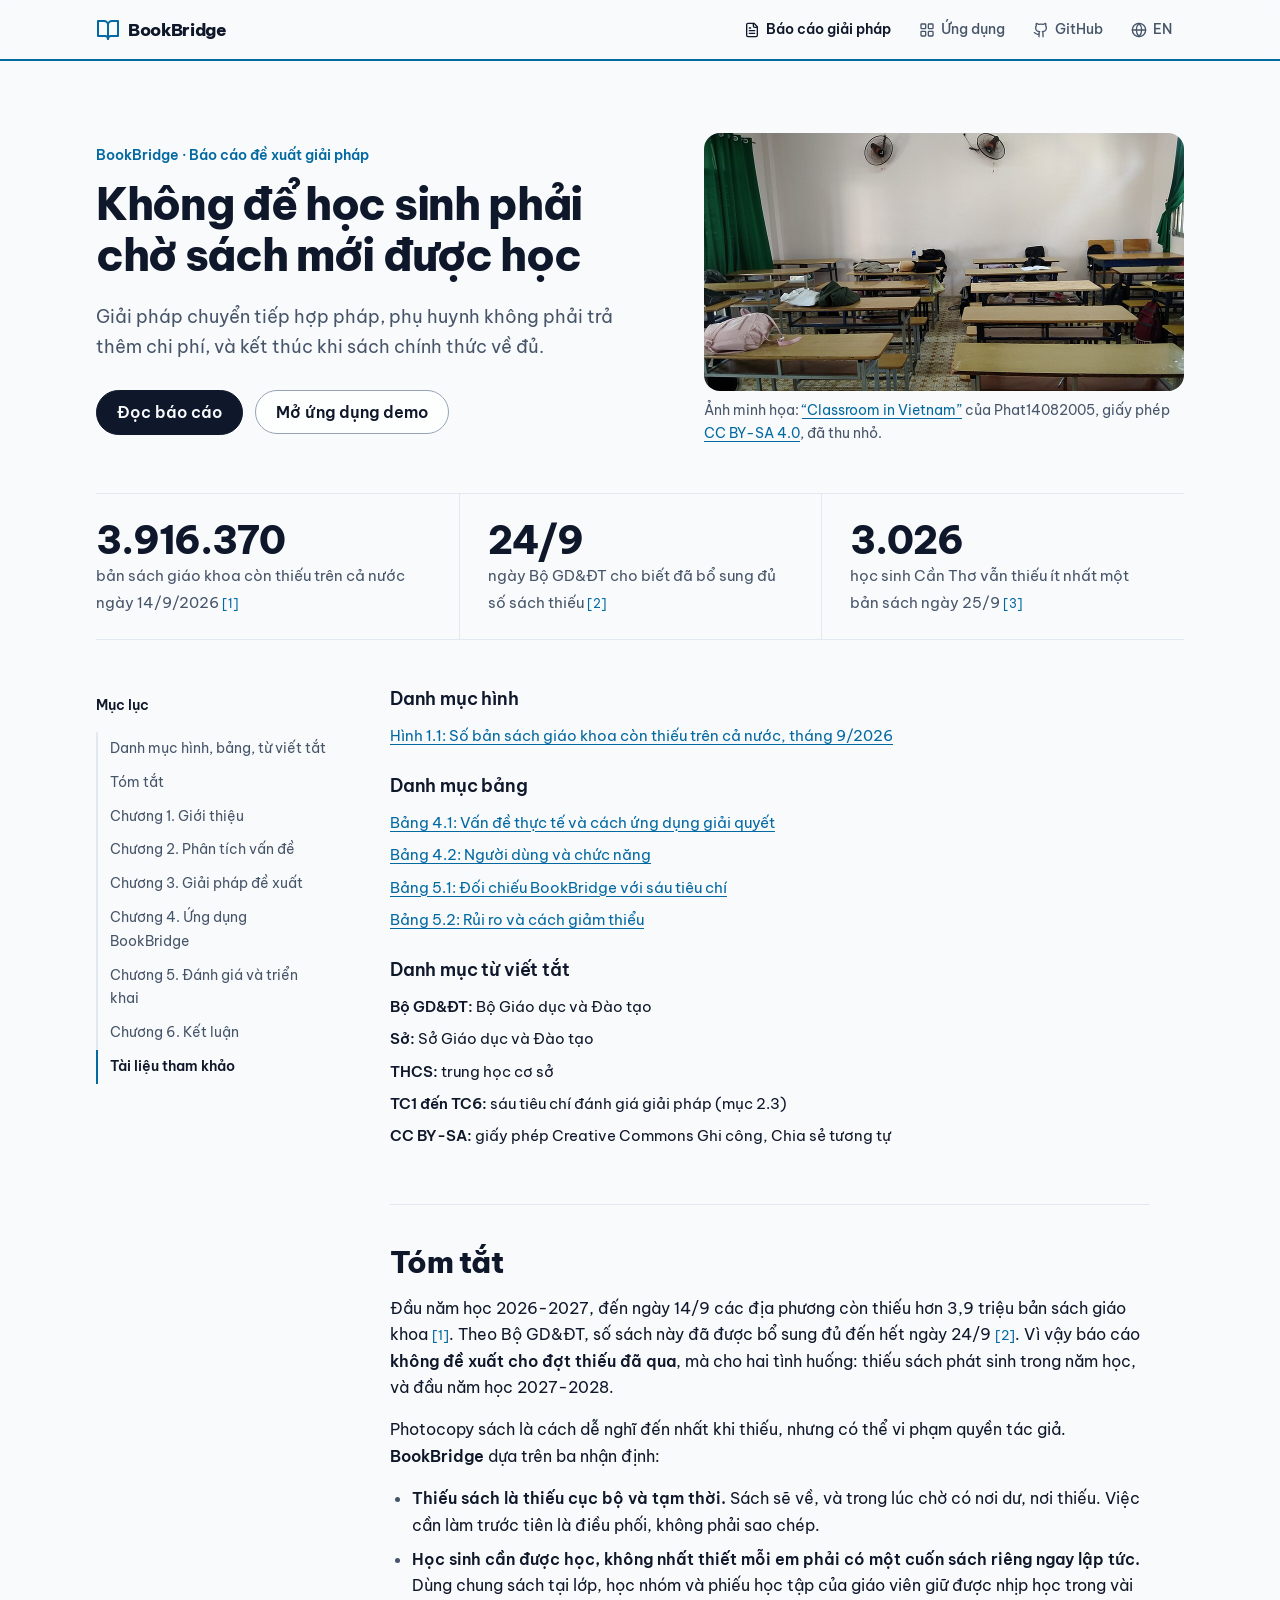
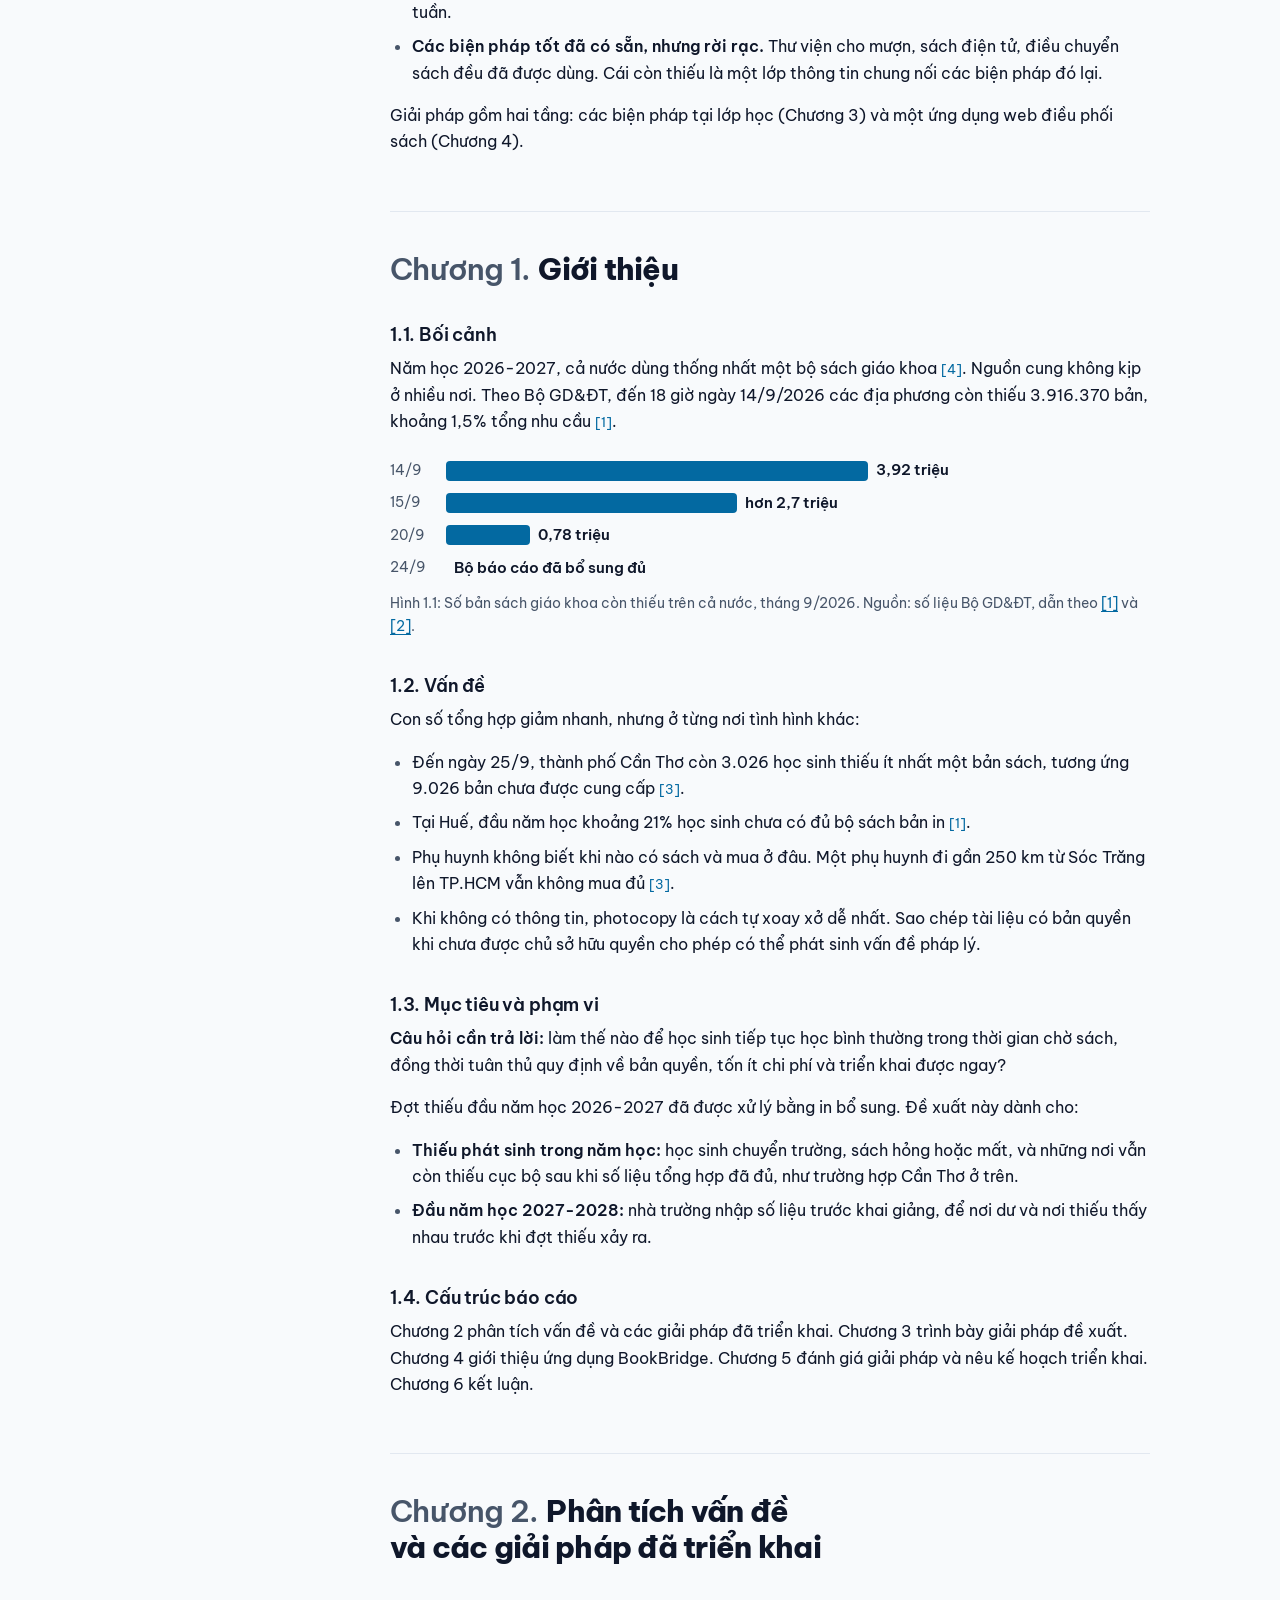
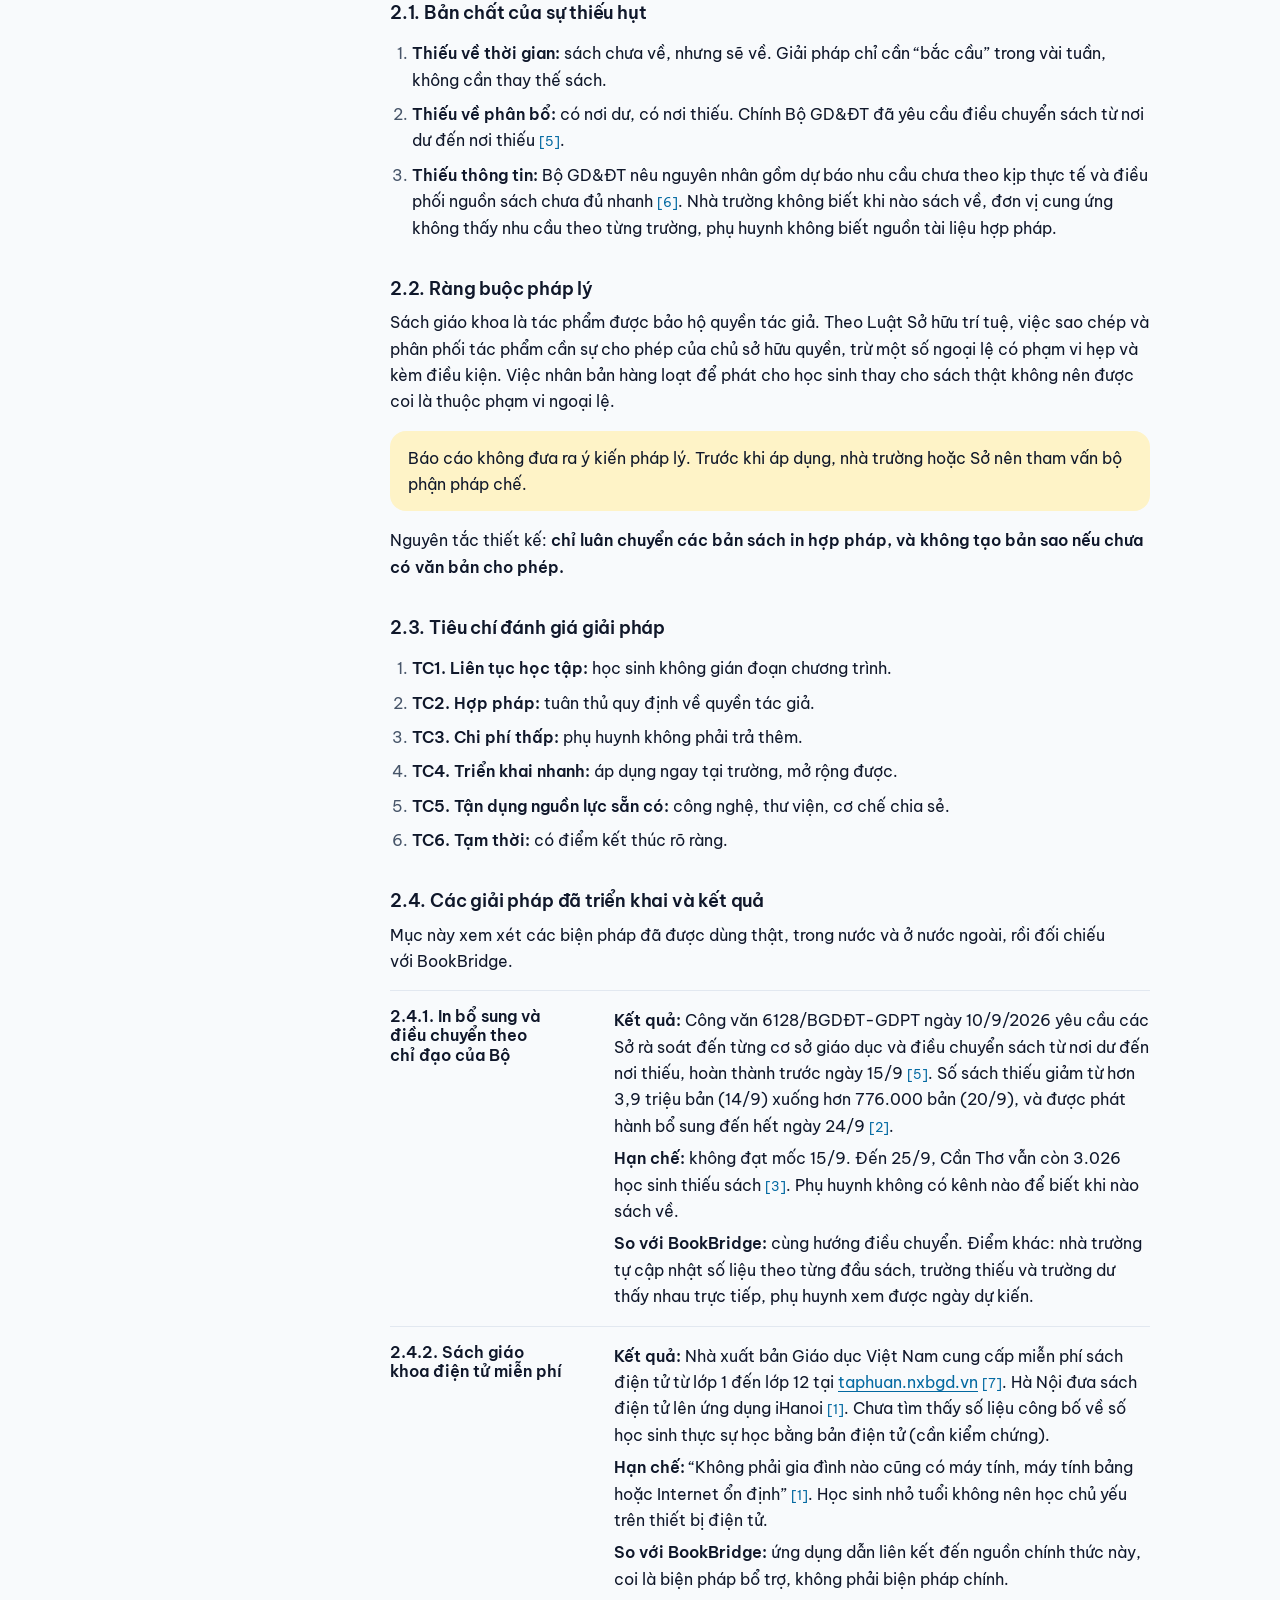
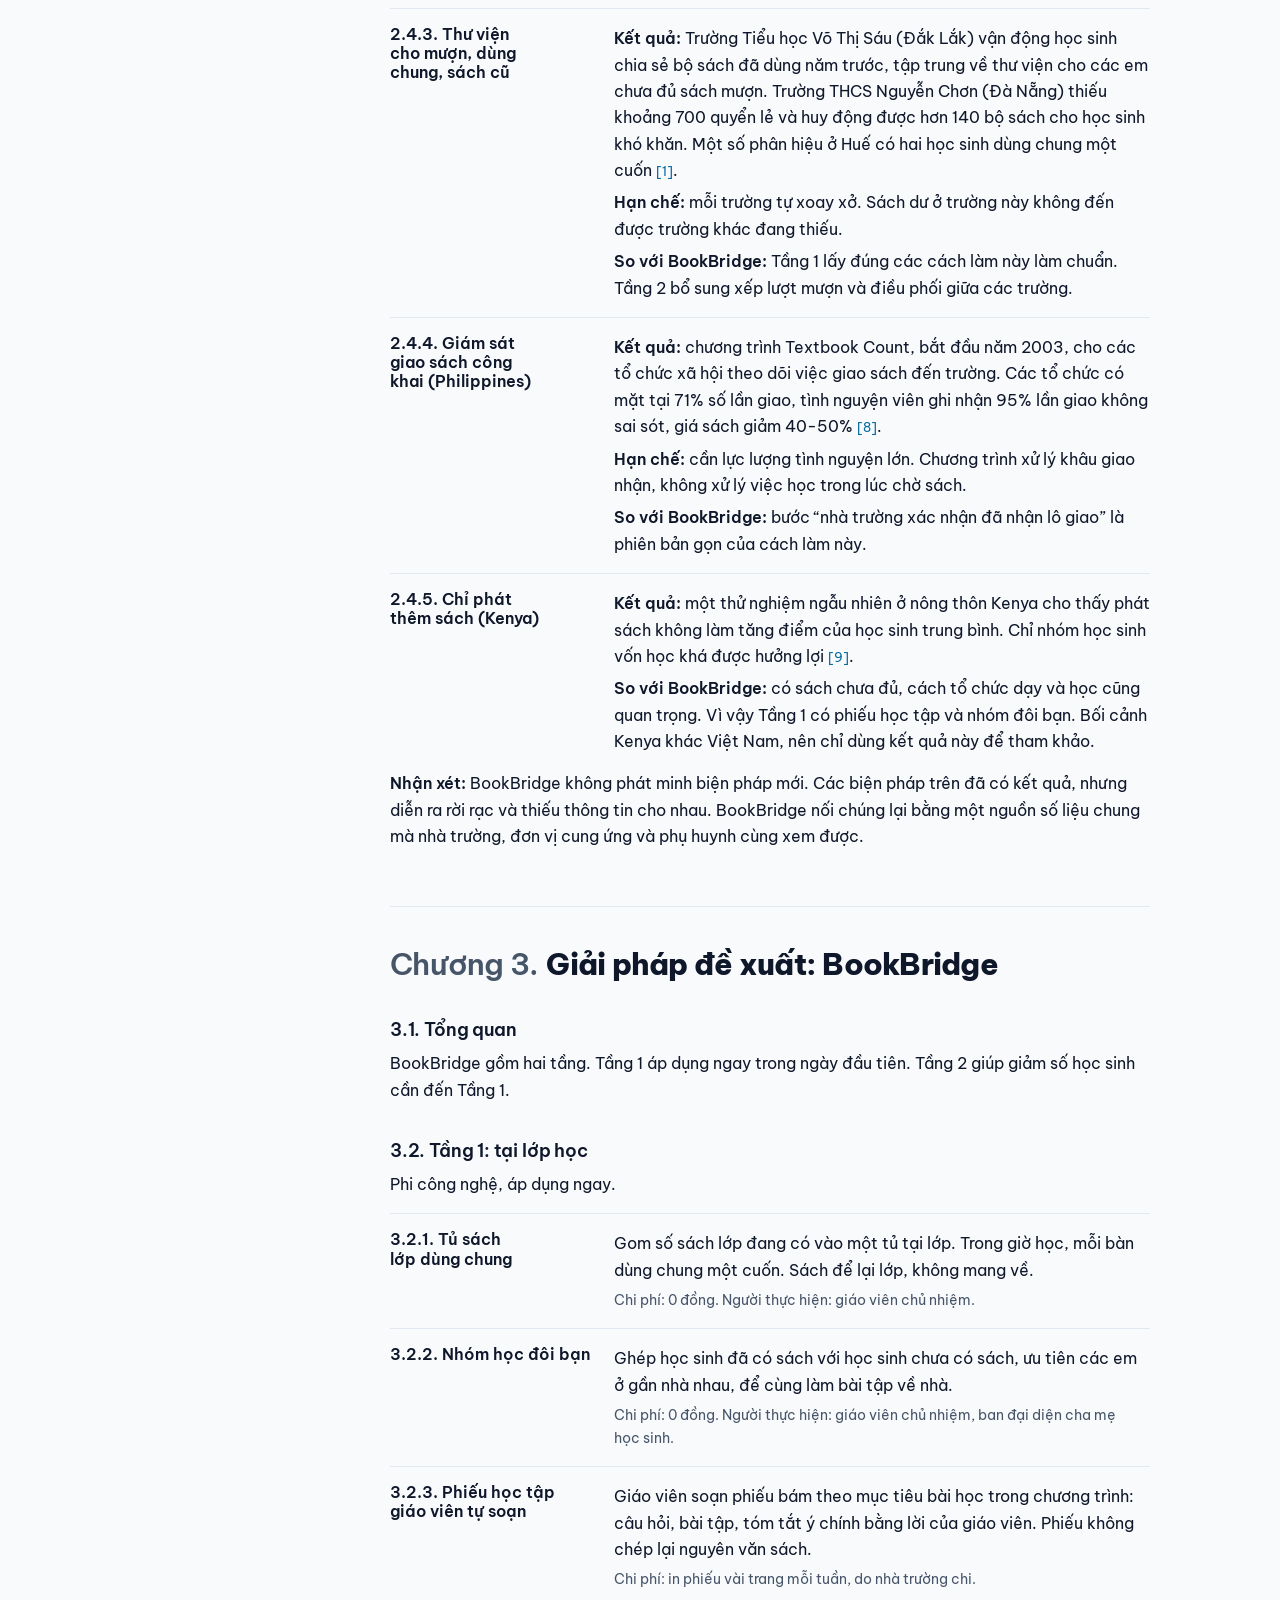
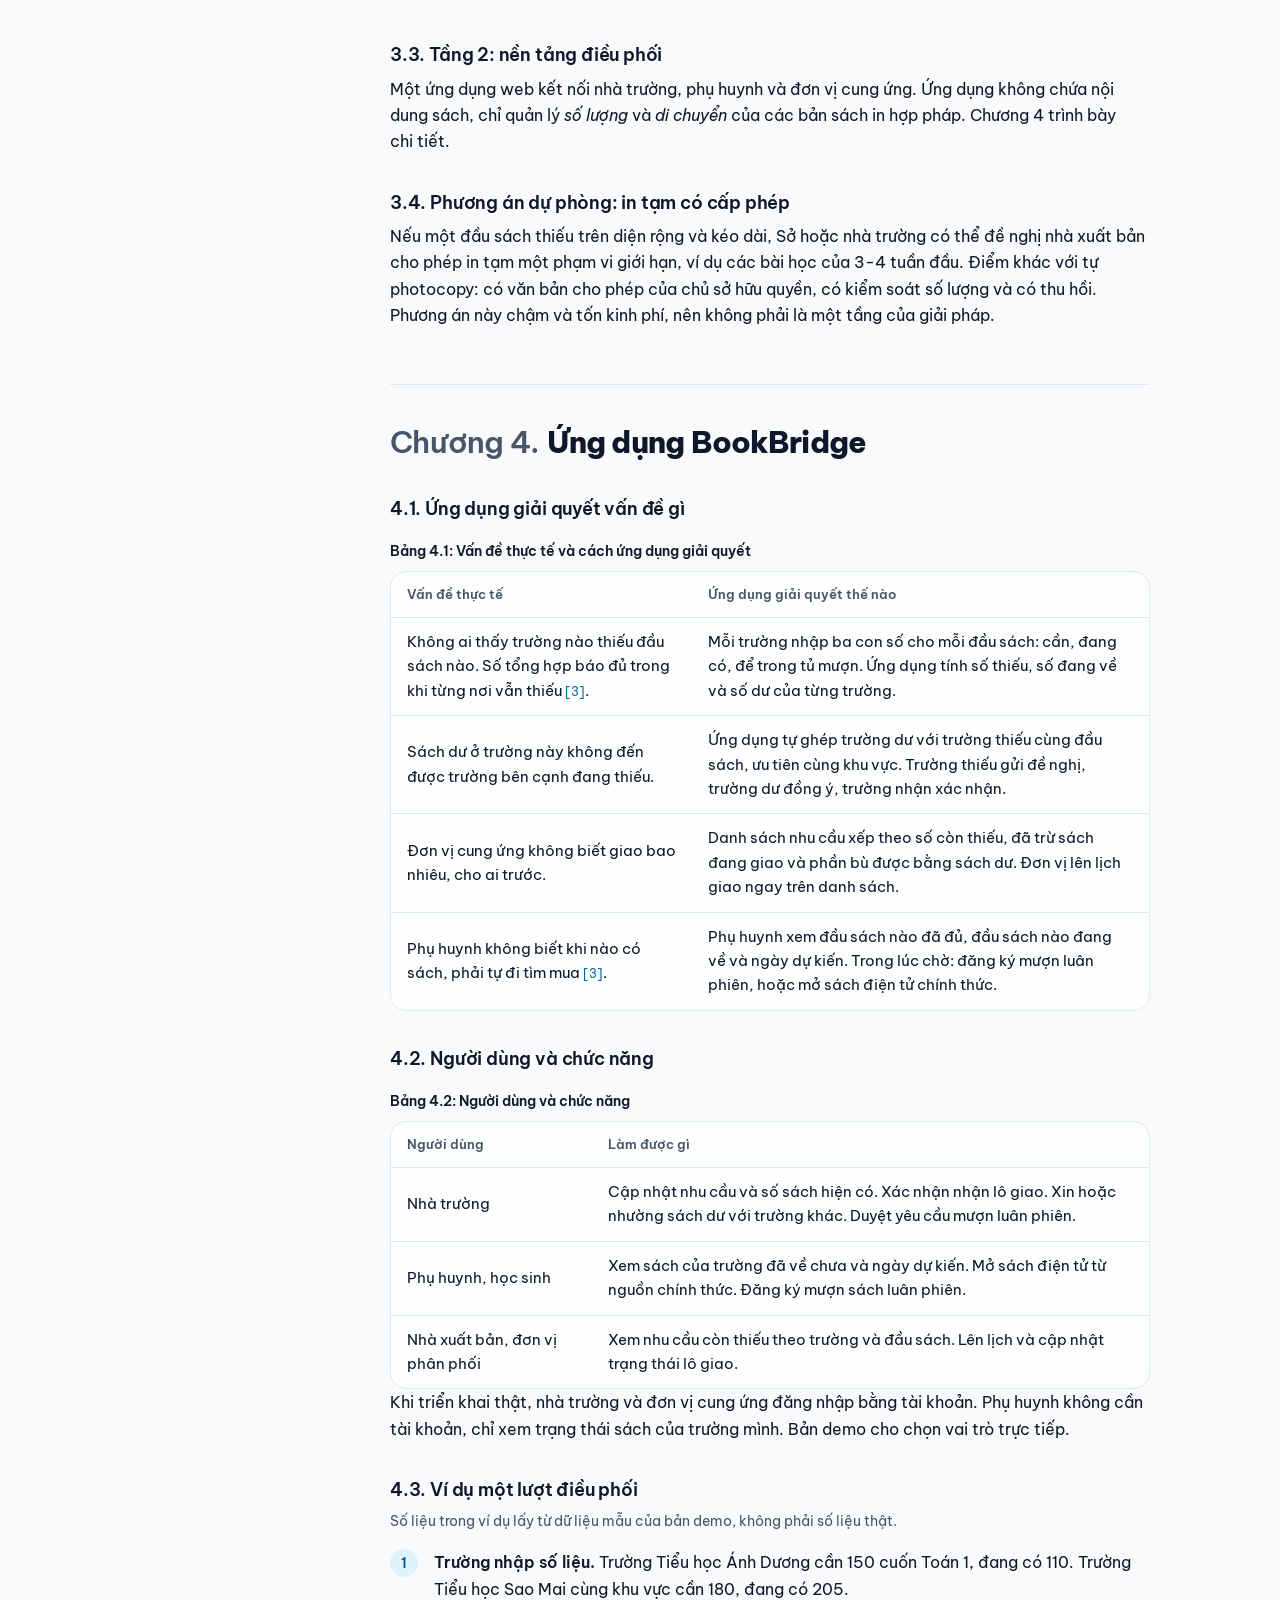
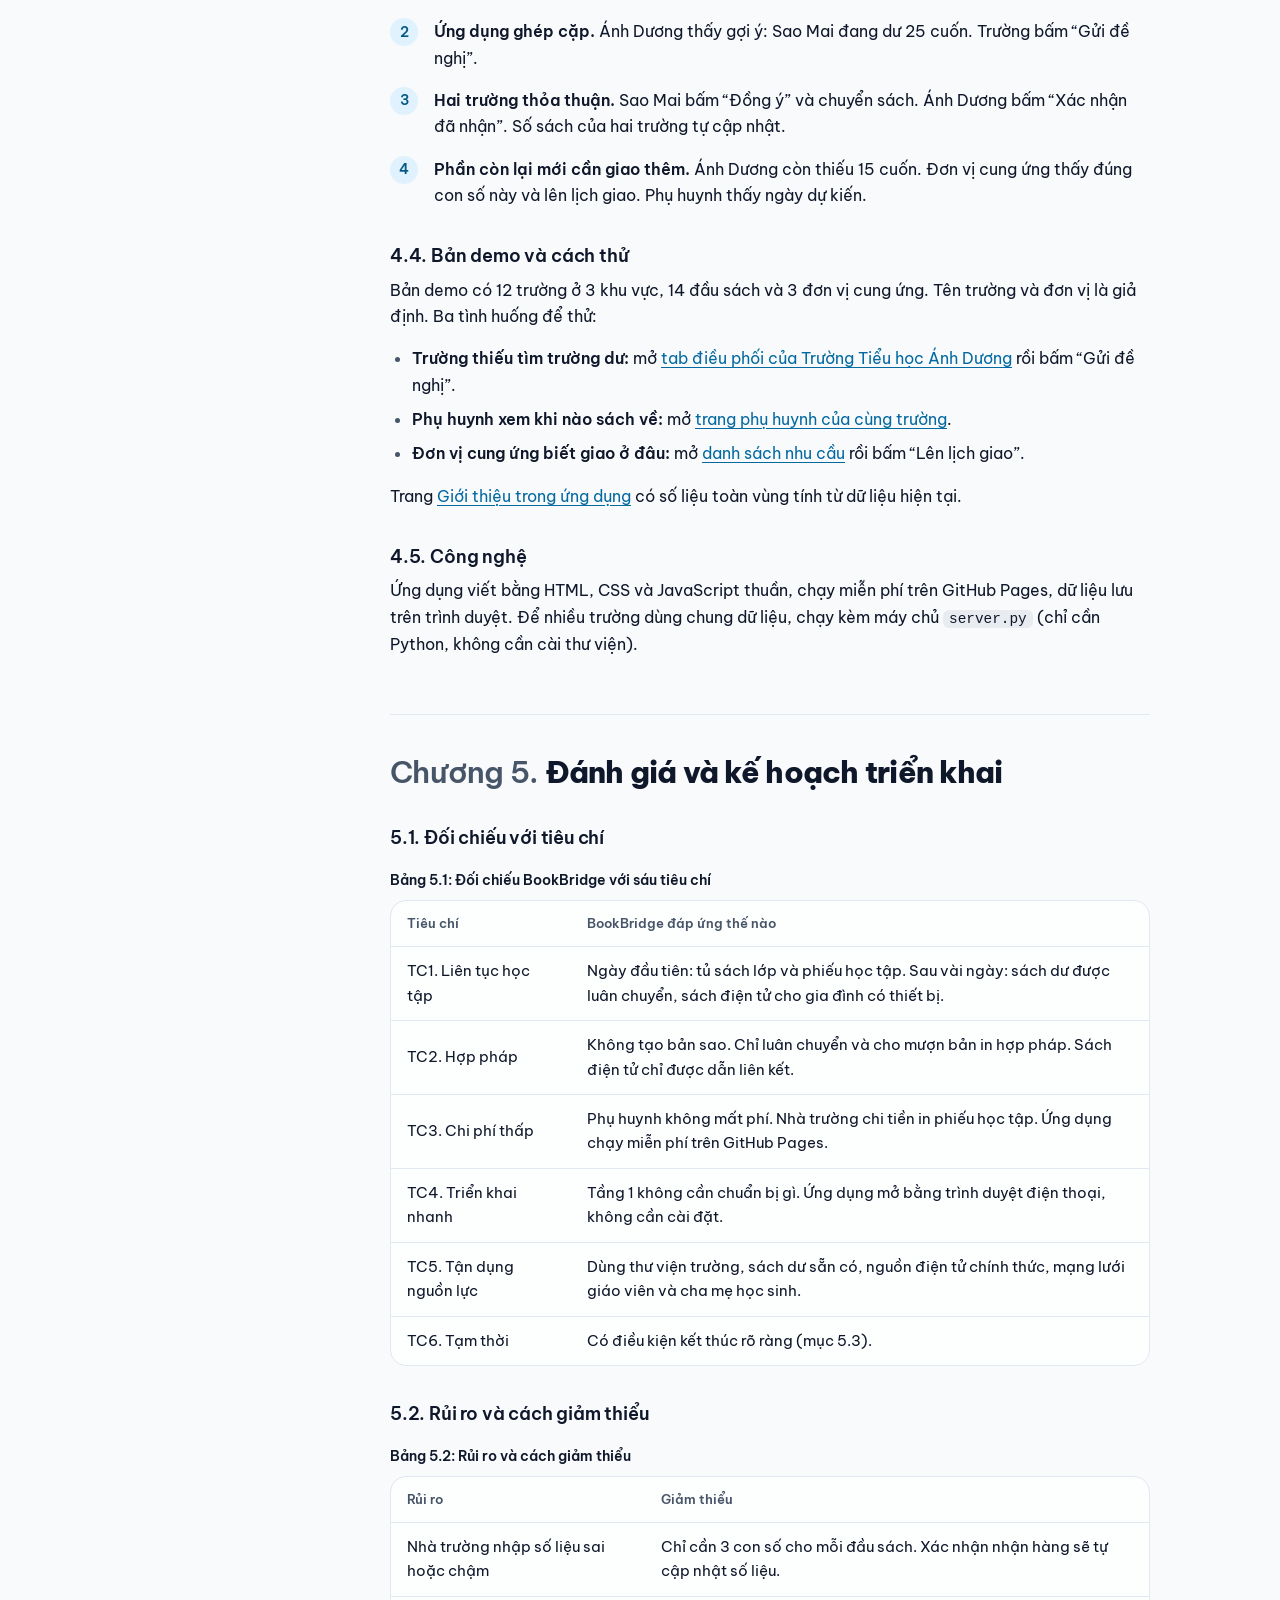
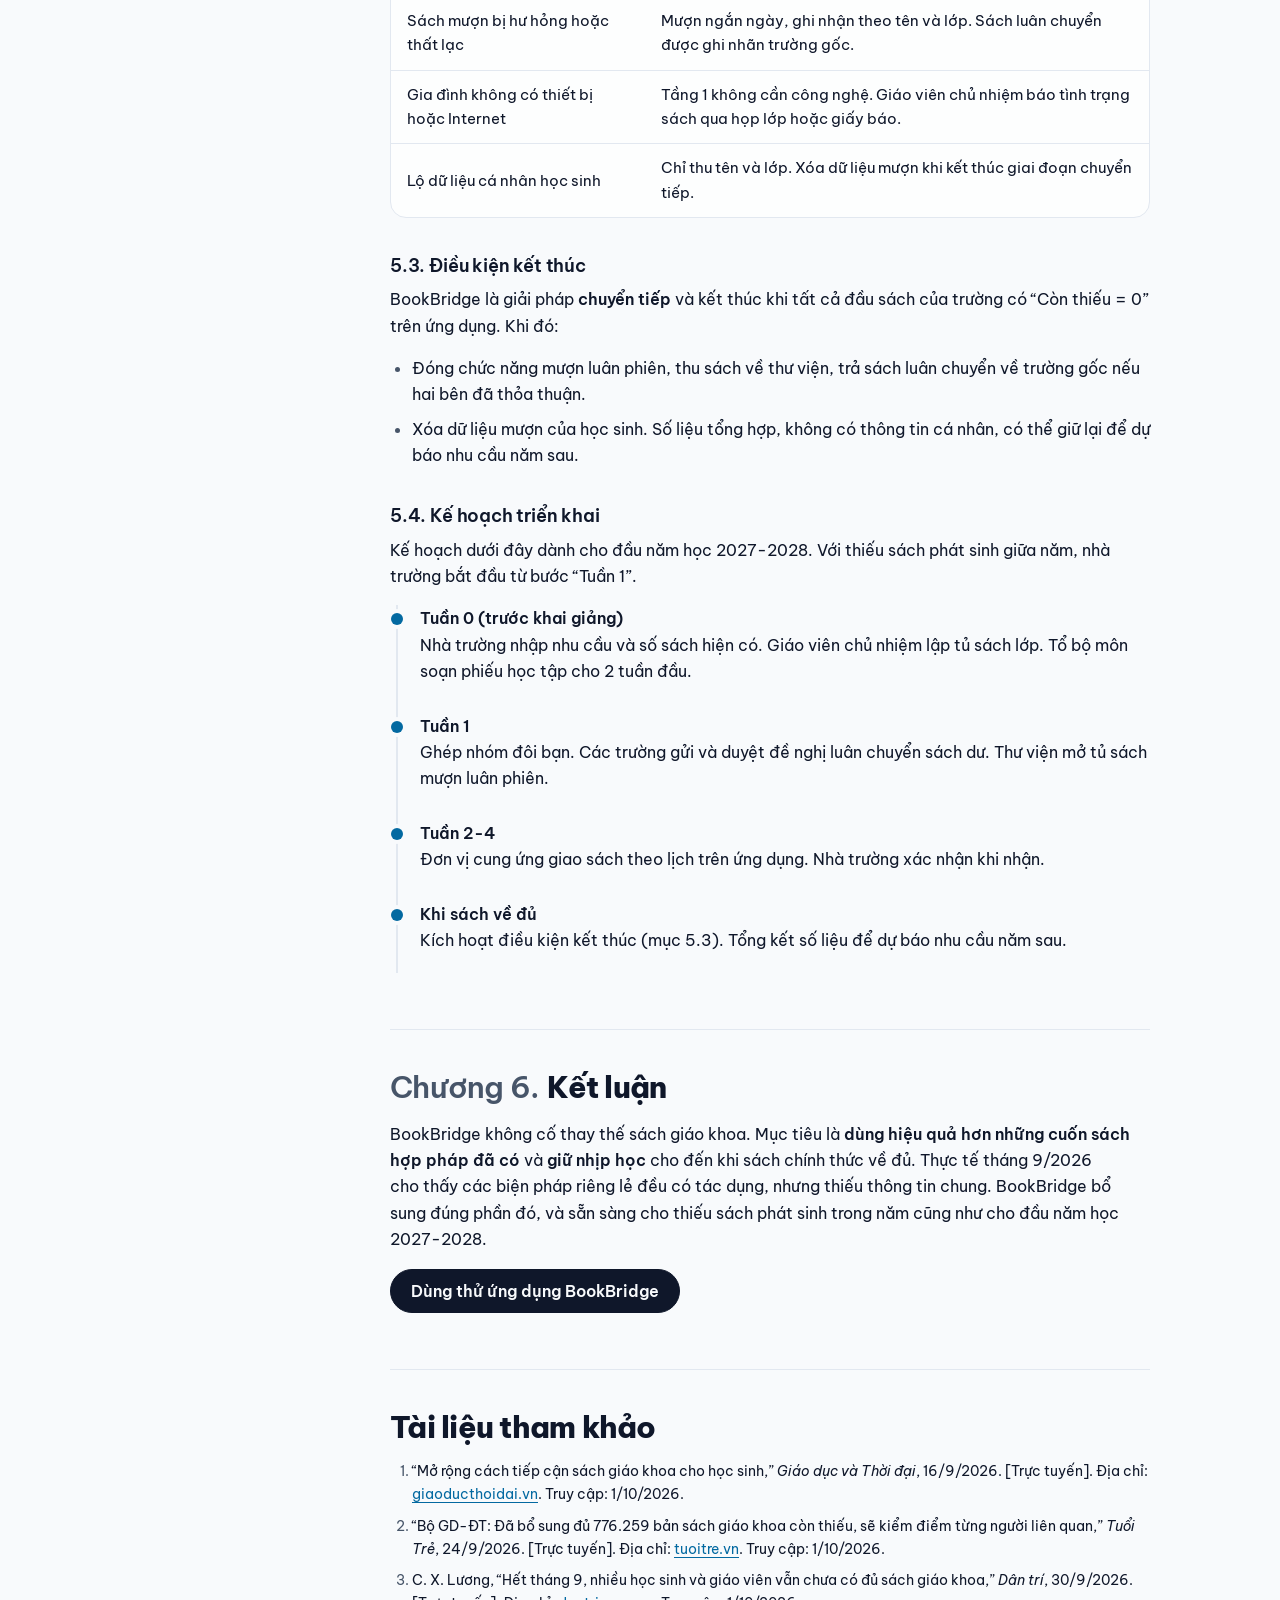
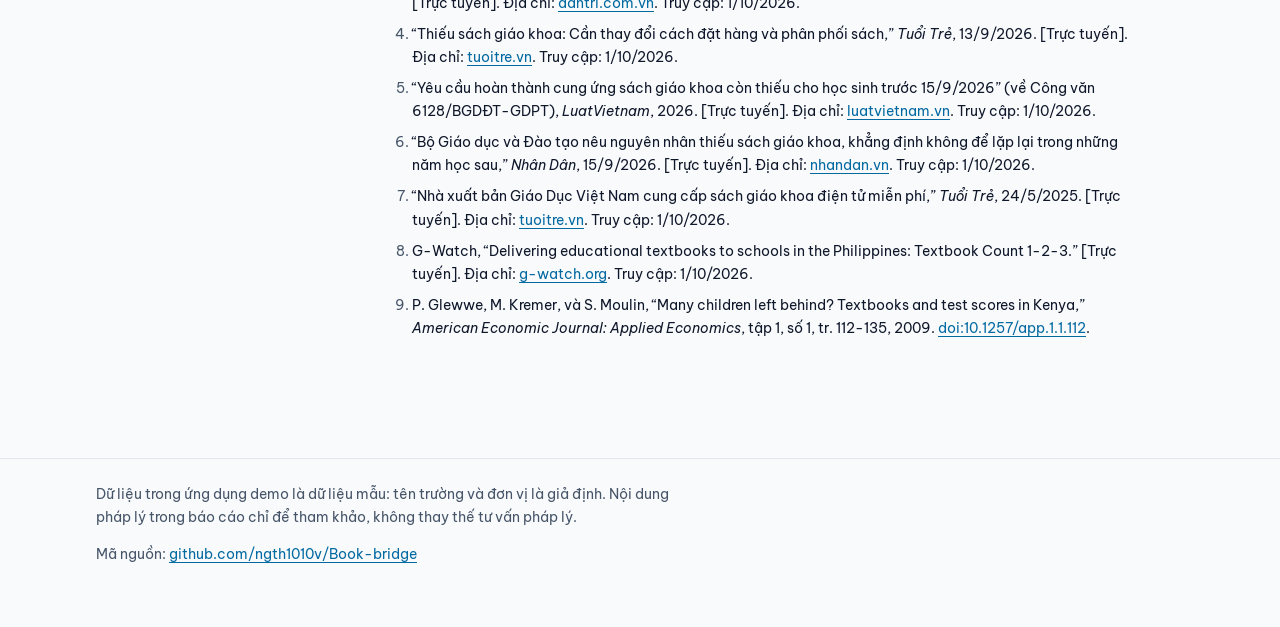
==== commit 3a541bda: "[Feat][Book-bridge] add icons to the header navigation, modernise README - Header navigation on the " ====
--- a/index.html
+++ b/index.html
@@ -22,10 +22,10 @@
         BookBridge
       </a>
       <nav class="nav" aria-label="Điều hướng chính">
-        <a href="index.html" aria-current="page">Báo cáo giải pháp</a>
-        <a href="app.html?lang=vi">Ứng dụng</a>
-        <a href="https://github.com/ngth1010v/Book-bridge" target="_blank" rel="noopener">GitHub</a>
-        <a href="index.en.html" lang="en" hreflang="en" aria-label="Switch to English">EN</a>
+        <a href="index.html" aria-current="page"><svg class="icon" viewBox="0 0 24 24" aria-hidden="true"><path d="M15 2H6a2 2 0 0 0-2 2v16a2 2 0 0 0 2 2h12a2 2 0 0 0 2-2V7Z"/><path d="M14 2v4a2 2 0 0 0 2 2h4"/><path d="M10 9H8"/><path d="M16 13H8"/><path d="M16 17H8"/></svg><span>Báo cáo giải pháp</span></a>
+        <a href="app.html?lang=vi"><svg class="icon" viewBox="0 0 24 24" aria-hidden="true"><rect width="7" height="7" x="3" y="3" rx="1"/><rect width="7" height="7" x="14" y="3" rx="1"/><rect width="7" height="7" x="14" y="14" rx="1"/><rect width="7" height="7" x="3" y="14" rx="1"/></svg><span>Ứng dụng</span></a>
+        <a href="https://github.com/ngth1010v/Book-bridge" target="_blank" rel="noopener" aria-label="GitHub"><svg class="icon" viewBox="0 0 24 24" aria-hidden="true"><path d="M15 22v-4a4.8 4.8 0 0 0-1-3.5c3 0 6-2 6-5.5.08-1.25-.27-2.48-1-3.5.28-1.15.28-2.35 0-3.5 0 0-1 0-3 1.5-2.64-.5-5.36-.5-8 0C6 2 5 2 5 2c-.3 1.15-.3 2.35 0 3.5A5.403 5.403 0 0 0 4 9c0 3.5 3 5.5 6 5.5-.39.49-.68 1.05-.85 1.65-.17.6-.22 1.23-.15 1.85v4"/><path d="M9 18c-4.51 2-5-2-7-2"/></svg><span class="wide-only">GitHub</span></a>
+        <a href="index.en.html" lang="en" hreflang="en" aria-label="Switch to English"><svg class="icon" viewBox="0 0 24 24" aria-hidden="true"><circle cx="12" cy="12" r="10"/><path d="M12 2a14.5 14.5 0 0 0 0 20 14.5 14.5 0 0 0 0-20"/><path d="M2 12h20"/></svg><span>EN</span></a>
       </nav>
     </div>
   </header>
--- a/styles.css
+++ b/styles.css
@@ -104,7 +104,14 @@
 .brand:hover { color: var(--text); }
 .brand .icon { color: var(--accent); width: 24px; height: 24px; }
 .nav { display: flex; flex-wrap: wrap; justify-content: flex-end; gap: 4px; margin-left: auto; }
-.nav a { padding: 8px 12px; border-radius: 999px; text-decoration: none; color: var(--muted); font-weight: 500; font-size: 0.9rem; white-space: nowrap; transition: background-color 0.15s, color 0.15s; }
+.nav a { display: inline-flex; align-items: center; gap: 6px; padding: 8px 12px; border-radius: 999px; text-decoration: none; color: var(--muted); font-weight: 500; font-size: 0.9rem; white-space: nowrap; transition: background-color 0.15s, color 0.15s; }
+.nav .icon { width: 16px; height: 16px; }
+/* Phones: keep the four links on one row. The GitHub link shows its icon only (it has an aria-label). */
+@media (max-width: 520px) {
+  .nav { gap: 0; }
+  .nav a { padding: 8px 4px; gap: 4px; font-size: 0.8rem; }
+  .nav .wide-only { display: none; }
+}
 .nav a:hover { color: var(--text); background: var(--surface-2); }
 .nav a[aria-current="page"] { color: var(--text); font-weight: 600; }
 .site-footer { border-top: 1px solid var(--border); padding: 24px 0 48px; margin-top: 64px; }
